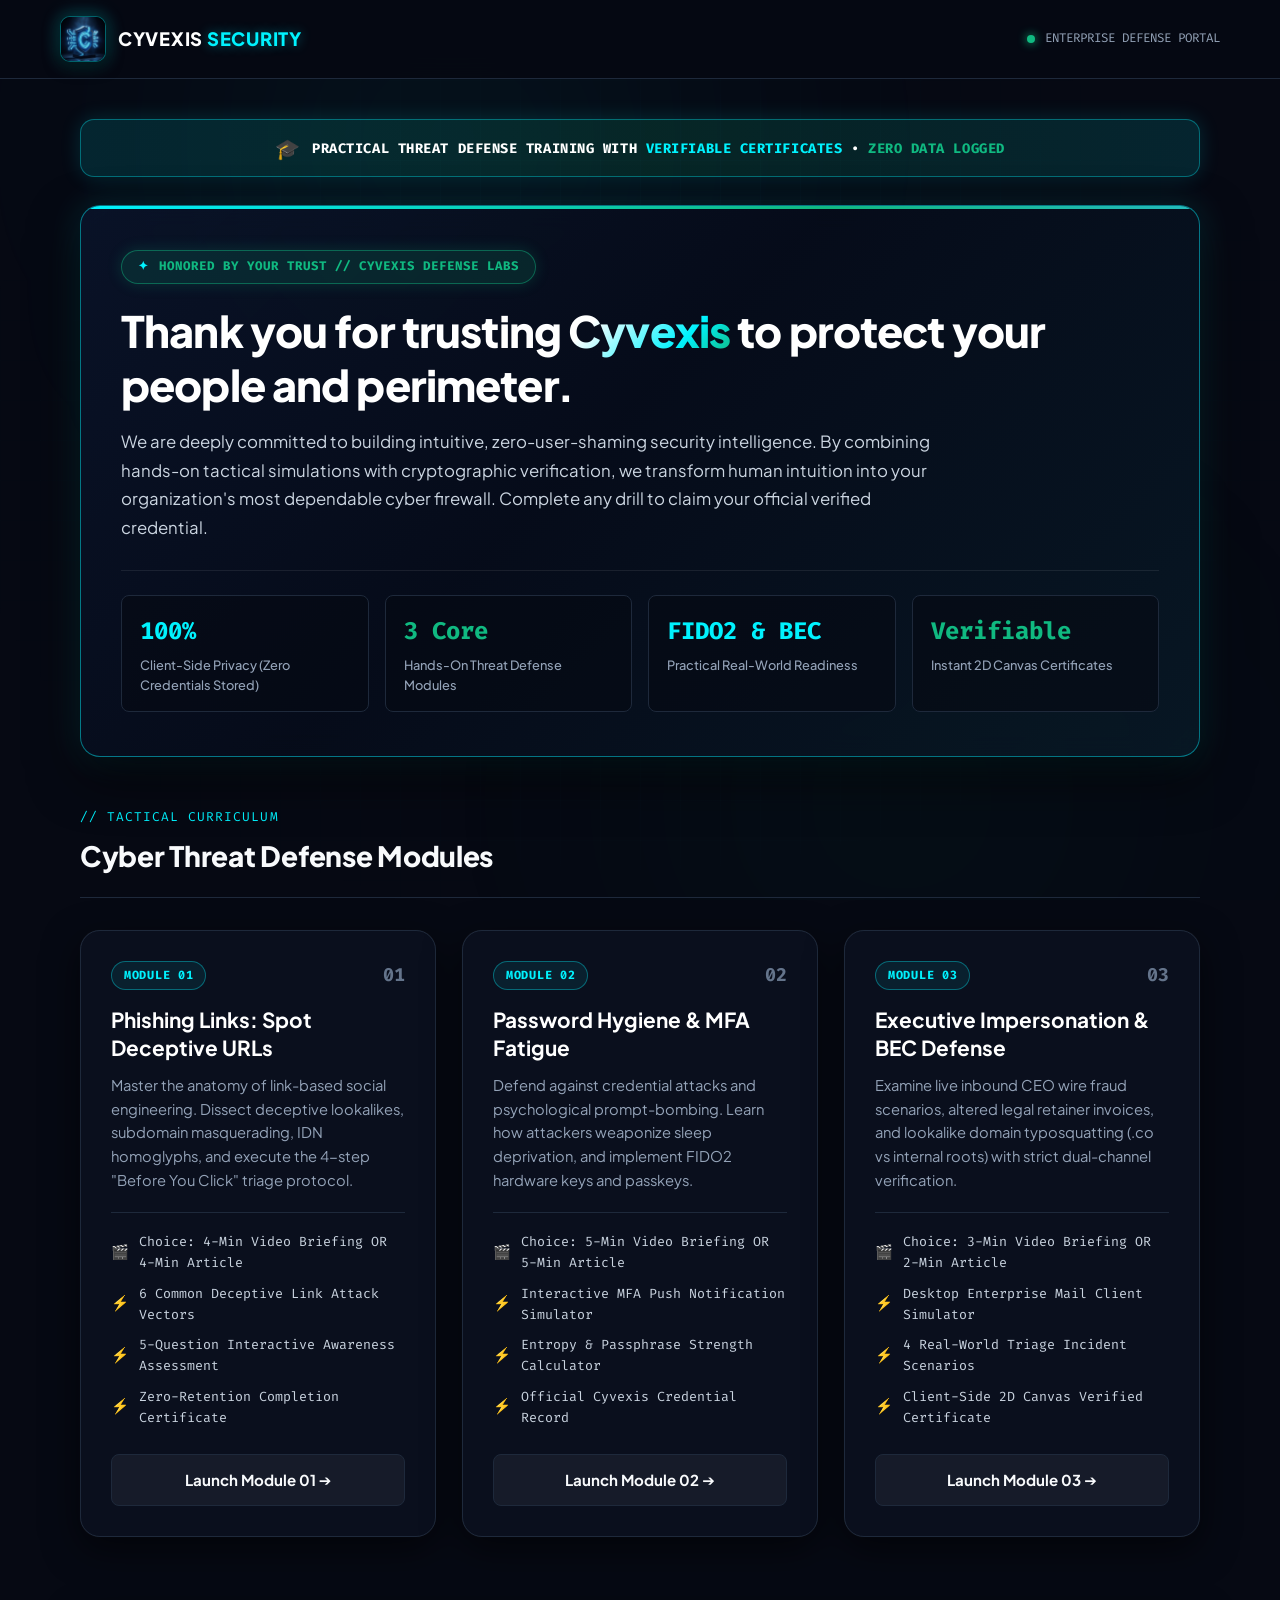
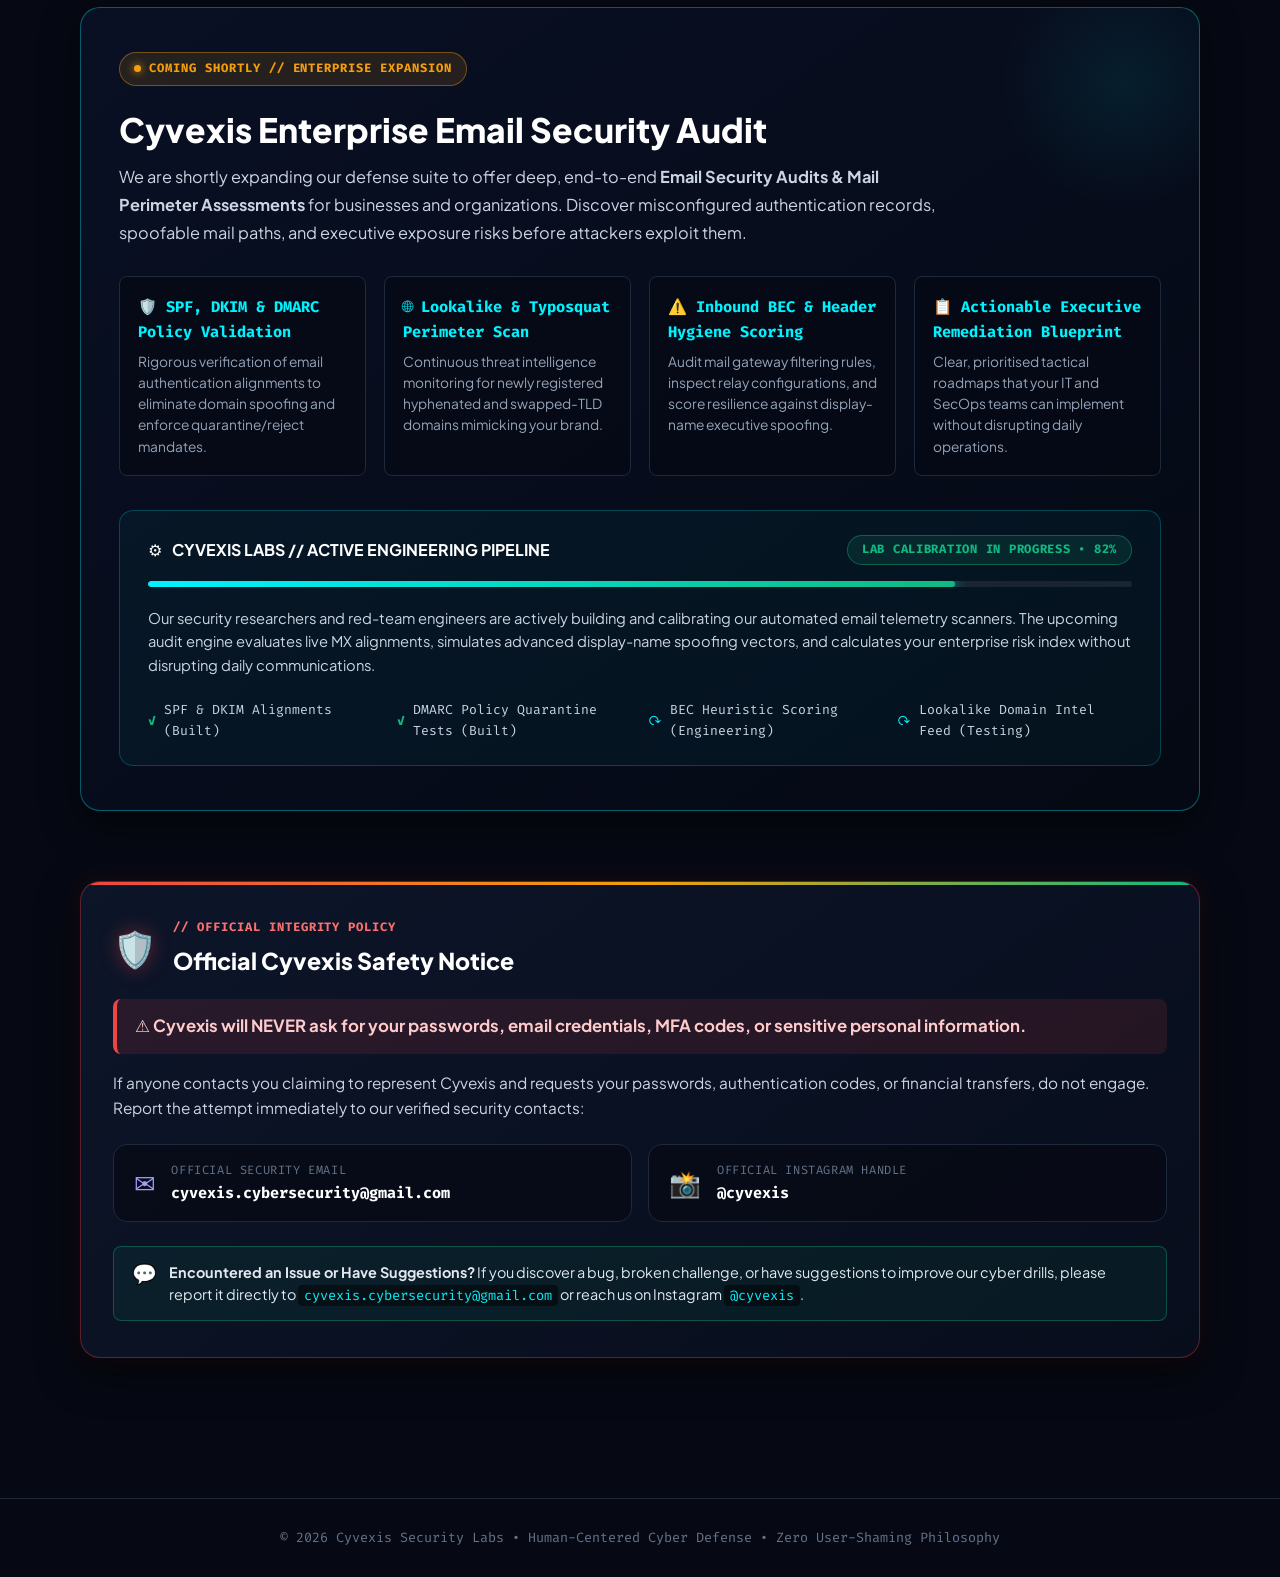
==== index.html @ c85beef7 "feat: redirect cyvexis.netlify.app to https://cyvexis.pages.dev/" ====
<!DOCTYPE html>
<html lang="en">
<head>
  <script>
    if (window.location.hostname.includes('netlify.app')) {
      window.location.replace('https://cyvexis.pages.dev' + window.location.pathname + window.location.search + window.location.hash);
    }
  </script>
  <meta charset="UTF-8" />
 <meta name="google-site-verification" content="QY-Z46Q7DzMd2xodlJWLBXk9XHSHmUVw4m7h6BBIHnc" /> 
  <meta name="viewport" content="width=device-width, initial-scale=1.0" />
  <title>Cyvexis // Cybersecurity Training &amp; Threat Defense Hub</title>
  <meta name="description" content="Cyvexis Interactive Cyber Defense Curriculum: Phishing link dissection, password hygiene & MFA fatigue mitigation, and executive BEC impersonation triage." />
  <link rel="preconnect" href="https://fonts.googleapis.com" />
  <link rel="preconnect" href="https://fonts.gstatic.com" crossorigin />
  <link href="https://fonts.googleapis.com/css2?family=Fira+Code:wght@400;500;600;700&family=Plus+Jakarta+Sans:wght@300;400;500;600;700;800&display=swap" rel="stylesheet" />
  <style>
    :root {
      --bg-deep: #060913;
      --bg-surface: #0a0f1d;
      --bg-card: rgba(13, 20, 38, 0.85);
      --bg-card-hover: rgba(18, 28, 54, 0.95);
      --border-subtle: #1e293b;
      --border-glow: rgba(0, 242, 254, 0.4);
      --cyan-neon: #00f2fe;
      --cyan-glow: rgba(0, 242, 254, 0.28);
      --cyan-dim: rgba(0, 242, 254, 0.08);
      --emerald-safe: #10b981;
      --emerald-glow: rgba(16, 185, 129, 0.28);
      --emerald-dim: rgba(16, 185, 129, 0.12);
      --amber-warn: #f59e0b;
      --amber-dim: rgba(245, 158, 11, 0.12);
      --text-main: #f8fafc;
      --text-muted: #94a3b8;
      --text-dim: #64748b;
      --font-sans: 'Plus Jakarta Sans', system-ui, -apple-system, sans-serif;
      --font-mono: 'Fira Code', monospace;
      --radius-sm: 8px;
      --radius-md: 14px;
      --radius-lg: 20px;
      --radius-full: 9999px;
      --shadow-card: 0 12px 36px rgba(0, 0, 0, 0.55), 0 0 1px rgba(255, 255, 255, 0.1);
    }

    * {
      margin: 0;
      padding: 0;
      box-sizing: border-box;
    }

    html {
      scroll-behavior: smooth;
      color-scheme: dark;
    }

    body {
      background-color: var(--bg-deep);
      color: var(--text-main);
      font-family: var(--font-sans);
      line-height: 1.6;
      min-height: 100vh;
      overflow-x: hidden;
    }

    /* Ambient Cyber Background */
    .cyber-background {
      position: fixed;
      inset: 0;
      pointer-events: none;
      z-index: 0;
      overflow: hidden;
    }

    .grid-plane {
      position: absolute;
      inset: 0;
      background-image: 
        linear-gradient(rgba(0, 242, 254, 0.035) 1px, transparent 1px),
        linear-gradient(90deg, rgba(0, 242, 254, 0.035) 1px, transparent 1px);
      background-size: 40px 40px;
      mask-image: radial-gradient(ellipse at center, rgba(0,0,0,0.95) 0%, transparent 80%);
    }

    .glow-orb {
      position: absolute;
      border-radius: 50%;
      filter: blur(140px);
    }

    .orb-1 {
      width: 520px;
      height: 520px;
      background: radial-gradient(circle, rgba(0, 242, 254, 0.12) 0%, transparent 70%);
      top: -120px;
      left: 15%;
    }

    .orb-2 {
      width: 500px;
      height: 500px;
      background: radial-gradient(circle, rgba(16, 185, 129, 0.1) 0%, transparent 70%);
      top: 550px;
      right: 10%;
    }

    /* Navbar */
    .navbar {
      position: sticky;
      top: 0;
      z-index: 100;
      background: rgba(6, 9, 19, 0.94);
      backdrop-filter: blur(14px);
      border-bottom: 1px solid var(--border-subtle);
      padding: 16px 24px;
    }

    .nav-container {
      max-width: 1160px;
      margin: 0 auto;
      display: flex;
      justify-content: space-between;
      align-items: center;
    }

    .logo-badge {
      display: flex;
      align-items: center;
      gap: 12px;
      text-decoration: none;
      color: #ffffff;
      font-weight: 800;
      font-size: 1.15rem;
      letter-spacing: 0.04em;
    }

    .brand-logo-3d {
      width: 46px;
      height: 46px;
      object-fit: cover;
      border-radius: 10px;
      border: 1.5px solid rgba(0, 242, 254, 0.4);
      box-shadow: 
        0 4px 16px rgba(0, 0, 0, 0.75),
        0 0 18px rgba(0, 242, 254, 0.4);
      transition: all 0.3s cubic-bezier(0.34, 1.56, 0.64, 1);
      transform: perspective(400px) translateZ(0);
      background: #020409;
    }

    .logo-badge:hover .brand-logo-3d {
      transform: perspective(400px) rotateY(-8deg) rotateX(4deg) scale(1.08);
      box-shadow: 
        0 8px 24px rgba(0, 0, 0, 0.85),
        0 0 28px rgba(0, 242, 254, 0.7);
      border-color: var(--cyan-neon);
    }

    .shield-icon {
      font-size: 1.35rem;
      filter: drop-shadow(0 0 8px rgba(0, 242, 254, 0.5));
    }

    .logo-brand .highlight-cyan {
      color: var(--cyan-neon);
      text-shadow: 0 0 12px rgba(0, 242, 254, 0.4);
    }

    .nav-track {
      display: flex;
      align-items: center;
      gap: 10px;
      font-family: var(--font-mono);
      font-size: 0.78rem;
      color: var(--text-muted);
    }

    .pulse-dot {
      width: 8px;
      height: 8px;
      background: var(--emerald-safe);
      border-radius: 50%;
      box-shadow: 0 0 10px var(--emerald-safe);
      animation: pulseGlow 2s infinite ease-in-out;
    }

    @keyframes pulseGlow {
      0%, 100% { opacity: 0.4; transform: scale(0.9); }
      50% { opacity: 1; transform: scale(1.25); }
    }

    /* Container */
    .container {
      max-width: 1160px;
      margin: 0 auto;
      padding: 40px 20px 80px;
      position: relative;
      z-index: 10;
    }

    /* ==========================================================================
       TRAINING WITH CERTIFICATE TOP ANNOUNCEMENT BANNER
       ========================================================================== */
    .cert-announcement-strip {
      background: linear-gradient(90deg, rgba(0, 242, 254, 0.12) 0%, rgba(16, 185, 129, 0.15) 50%, rgba(0, 242, 254, 0.12) 100%);
      border: 1px solid rgba(0, 242, 254, 0.35);
      border-radius: var(--radius-md);
      padding: 12px 20px;
      display: flex;
      align-items: center;
      justify-content: center;
      gap: 12px;
      margin-bottom: 28px;
      box-shadow: 0 0 20px rgba(0, 242, 254, 0.15);
      text-align: center;
    }

    .cert-announcement-icon {
      font-size: 1.25rem;
      animation: pulseGlow 2s infinite;
    }

    .cert-announcement-text {
      font-family: var(--font-mono);
      font-size: 0.86rem;
      font-weight: 700;
      color: #ffffff;
      letter-spacing: 0.04em;
    }

    .cert-announcement-text span.highlight {
      color: var(--cyan-neon);
    }

    .cert-announcement-text span.highlight-green {
      color: var(--emerald-safe);
    }

    /* ==========================================================================
       WOW-FACTOR HERO // TRUST ACKNOWLEDGMENT
       ========================================================================== */
    .trust-hero-card {
      background: linear-gradient(135deg, rgba(10, 20, 42, 0.9) 0%, rgba(6, 12, 26, 0.95) 45%, rgba(8, 25, 38, 0.9) 100%);
      border: 1px solid rgba(0, 242, 254, 0.45);
      border-radius: var(--radius-lg);
      padding: 44px 40px;
      margin-bottom: 50px;
      position: relative;
      overflow: hidden;
      box-shadow: 0 20px 50px rgba(0, 0, 0, 0.6), 0 0 35px rgba(0, 242, 254, 0.15);
      backdrop-filter: blur(12px);
    }

    .trust-hero-card::before {
      content: "";
      position: absolute;
      top: 0;
      left: 0;
      right: 0;
      height: 3px;
      background: linear-gradient(90deg, var(--cyan-neon), var(--emerald-safe), #38bdf8, var(--cyan-neon));
      background-size: 200% 100%;
      animation: gradientShift 6s linear infinite;
    }

    @keyframes gradientShift {
      0% { background-position: 0% 0%; }
      100% { background-position: 200% 0%; }
    }

    .trust-pill-header {
      display: inline-flex;
      align-items: center;
      gap: 10px;
      background: rgba(16, 185, 129, 0.14);
      color: var(--emerald-safe);
      border: 1px solid rgba(16, 185, 129, 0.45);
      padding: 6px 16px;
      border-radius: var(--radius-full);
      font-size: 0.78rem;
      font-family: var(--font-mono);
      font-weight: 700;
      letter-spacing: 0.08em;
      margin-bottom: 20px;
      box-shadow: 0 0 15px rgba(16, 185, 129, 0.2);
    }

    .trust-pill-header .sparkle {
      color: var(--cyan-neon);
      animation: pulseGlow 1.5s infinite;
    }

    .trust-hero-title {
      font-size: clamp(1.9rem, 4vw, 2.7rem);
      font-weight: 800;
      letter-spacing: -0.02em;
      line-height: 1.25;
      margin-bottom: 16px;
      color: #ffffff;
    }

    .trust-hero-title .gradient-highlight {
      background: linear-gradient(135deg, #ffffff 20%, var(--cyan-neon) 70%, var(--emerald-safe) 100%);
      -webkit-background-clip: text;
      -webkit-text-fill-color: transparent;
    }

    .trust-hero-desc {
      color: #cbd5e1;
      font-size: 1.05rem;
      max-width: 820px;
      line-height: 1.7;
      margin-bottom: 28px;
    }

    .trust-stats-grid {
      display: grid;
      grid-template-columns: repeat(auto-fit, minmax(200px, 1fr));
      gap: 16px;
      padding-top: 24px;
      border-top: 1px solid rgba(255, 255, 255, 0.08);
    }

    .trust-stat-box {
      background: rgba(6, 9, 19, 0.6);
      border: 1px solid var(--border-subtle);
      border-radius: var(--radius-sm);
      padding: 16px 18px;
      display: flex;
      flex-direction: column;
      gap: 4px;
      transition: all 0.2s ease;
    }

    .trust-stat-box:hover {
      border-color: rgba(0, 242, 254, 0.3);
      transform: translateY(-2px);
    }

    .trust-stat-num {
      font-family: var(--font-mono);
      font-size: 1.5rem;
      font-weight: 800;
      color: var(--cyan-neon);
    }

    .trust-stat-num.emerald {
      color: var(--emerald-safe);
    }

    .trust-stat-label {
      font-size: 0.8rem;
      color: var(--text-muted);
      font-weight: 500;
    }

    /* ==========================================================================
       TRAINING MODULE CATALOG (UNIFORM STYLING ACROSS 1, 2, 3)
       ========================================================================== */
    .modules-section {
      margin-bottom: 70px;
    }

    .section-header {
      display: flex;
      justify-content: space-between;
      align-items: flex-end;
      margin-bottom: 32px;
      border-bottom: 1px solid var(--border-subtle);
      padding-bottom: 18px;
    }

    .section-tag {
      color: var(--cyan-neon);
      font-family: var(--font-mono);
      font-size: 0.8rem;
      text-transform: uppercase;
      letter-spacing: 0.08em;
      display: block;
      margin-bottom: 6px;
    }

    .section-title {
      font-size: 1.75rem;
      font-weight: 800;
      letter-spacing: -0.01em;
    }

    .modules-grid {
      display: grid;
      grid-template-columns: repeat(auto-fit, minmax(340px, 1fr));
      gap: 26px;
    }

    /* All module cards share identical structural and visual dimensions */
    .mod-card {
      background: var(--bg-surface);
      border: 1px solid var(--border-subtle);
      border-radius: var(--radius-lg);
      padding: 30px;
      display: flex;
      flex-direction: column;
      justify-content: space-between;
      transition: all 0.25s ease;
      position: relative;
      overflow: hidden;
      box-shadow: var(--shadow-card);
    }

    .mod-card:hover {
      border-color: rgba(0, 242, 254, 0.4);
      transform: translateY(-4px);
      box-shadow: 0 16px 40px rgba(0, 0, 0, 0.6), 0 0 20px rgba(0, 242, 254, 0.15);
    }

    .mod-header {
      display: flex;
      justify-content: space-between;
      align-items: center;
      margin-bottom: 16px;
    }

    .mod-tag {
      font-family: var(--font-mono);
      font-size: 0.74rem;
      font-weight: 700;
      padding: 4px 12px;
      border-radius: var(--radius-full);
      letter-spacing: 0.06em;
      background: var(--cyan-dim);
      color: var(--cyan-neon);
      border: 1px solid rgba(0, 242, 254, 0.35);
    }

    .mod-num {
      font-family: var(--font-mono);
      font-size: 1.15rem;
      font-weight: 800;
      color: var(--text-dim);
    }

    .mod-title {
      font-size: 1.3rem;
      font-weight: 700;
      margin-bottom: 12px;
      line-height: 1.35;
      color: #ffffff;
    }

    .mod-desc {
      color: var(--text-muted);
      font-size: 0.92rem;
      line-height: 1.6;
      margin-bottom: 20px;
      flex-grow: 1;
    }

    .mod-features {
      display: flex;
      flex-direction: column;
      gap: 9px;
      margin-bottom: 26px;
      padding-top: 18px;
      border-top: 1px solid var(--border-subtle);
    }

    .mod-feature-item {
      font-size: 0.83rem;
      color: #cbd5e1;
      display: flex;
      align-items: center;
      gap: 10px;
      font-family: var(--font-mono);
    }

    .mod-feature-item .icon {
      color: var(--cyan-neon);
      font-size: 0.9rem;
    }

    .mod-btn-group {
      display: flex;
      flex-direction: column;
      gap: 10px;
    }

    /* Sleek, uniform button styling for all 3 modules */
    .btn-launch {
      display: inline-flex;
      align-items: center;
      justify-content: center;
      gap: 8px;
      width: 100%;
      padding: 13px 20px;
      border-radius: var(--radius-sm);
      font-family: var(--font-sans);
      font-size: 0.94rem;
      font-weight: 700;
      text-decoration: none;
      cursor: pointer;
      background: rgba(255, 255, 255, 0.05);
      border: 1px solid var(--border-subtle);
      color: var(--text-main);
      transition: all 0.25s ease;
    }

    .btn-launch:hover {
      background: linear-gradient(135deg, rgba(0, 242, 254, 0.18), rgba(16, 185, 129, 0.18));
      border-color: var(--cyan-neon);
      color: #ffffff;
      box-shadow: 0 0 20px rgba(0, 242, 254, 0.3);
      transform: translateY(-2px);
    }

    /* ==========================================================================
       COMING SHORTLY: EMAIL SECURITY AUDIT SHOWCASE
       ========================================================================== */
    .audit-showcase-section {
      margin-bottom: 70px;
      position: relative;
    }

    .audit-card {
      background: linear-gradient(145deg, #091024 0%, #050914 100%);
      border: 1px solid rgba(0, 242, 254, 0.35);
      border-radius: var(--radius-lg);
      padding: 44px 38px;
      position: relative;
      overflow: hidden;
      box-shadow: var(--shadow-card);
    }

    .audit-card::after {
      content: "";
      position: absolute;
      top: -50px;
      right: -50px;
      width: 250px;
      height: 250px;
      background: radial-gradient(circle, rgba(0, 242, 254, 0.08) 0%, transparent 70%);
      pointer-events: none;
    }

    .audit-header-row {
      display: flex;
      justify-content: space-between;
      align-items: flex-start;
      flex-wrap: wrap;
      gap: 16px;
      margin-bottom: 22px;
    }

    .audit-badge-live {
      display: inline-flex;
      align-items: center;
      gap: 8px;
      background: rgba(245, 158, 11, 0.12);
      color: var(--amber-warn);
      border: 1px solid rgba(245, 158, 11, 0.4);
      padding: 6px 14px;
      border-radius: var(--radius-full);
      font-family: var(--font-mono);
      font-size: 0.76rem;
      font-weight: 700;
      letter-spacing: 0.08em;
    }

    .audit-badge-live .sonar-dot {
      width: 7px;
      height: 7px;
      border-radius: 50%;
      background: var(--amber-warn);
      box-shadow: 0 0 8px var(--amber-warn);
      animation: pulseGlow 1.6s infinite;
    }

    .audit-title {
      font-size: clamp(1.6rem, 3vw, 2.1rem);
      font-weight: 800;
      color: #ffffff;
      margin-bottom: 12px;
      line-height: 1.3;
    }

    .audit-desc {
      color: #cbd5e1;
      font-size: 1.02rem;
      line-height: 1.7;
      max-width: 820px;
      margin-bottom: 30px;
    }

    .audit-capabilities-grid {
      display: grid;
      grid-template-columns: repeat(auto-fit, minmax(240px, 1fr));
      gap: 18px;
      margin-bottom: 34px;
    }

    .capability-item {
      background: rgba(6, 9, 19, 0.65);
      border: 1px solid var(--border-subtle);
      border-radius: var(--radius-sm);
      padding: 18px;
      transition: all 0.2s ease;
    }

    .capability-item:hover {
      border-color: rgba(0, 242, 254, 0.3);
      transform: translateY(-2px);
    }

    .capability-item h4 {
      font-size: 0.96rem;
      color: var(--cyan-neon);
      margin-bottom: 6px;
      display: flex;
      align-items: center;
      gap: 8px;
      font-family: var(--font-mono);
    }

    .capability-item p {
      color: var(--text-muted);
      font-size: 0.86rem;
      line-height: 1.55;
    }

    .audit-engineering-status {
      background: rgba(0, 242, 254, 0.04);
      border: 1px solid rgba(0, 242, 254, 0.22);
      border-radius: var(--radius-md);
      padding: 24px 28px;
      display: flex;
      flex-direction: column;
      gap: 16px;
    }

    .audit-status-header {
      display: flex;
      justify-content: space-between;
      align-items: center;
      flex-wrap: wrap;
      gap: 12px;
    }

    .audit-status-title {
      font-size: 1rem;
      font-weight: 700;
      color: #ffffff;
      display: flex;
      align-items: center;
      gap: 10px;
    }

    .audit-status-pill {
      background: rgba(16, 185, 129, 0.12);
      color: var(--emerald-safe);
      border: 1px solid rgba(16, 185, 129, 0.4);
      padding: 4px 14px;
      border-radius: var(--radius-full);
      font-family: var(--font-mono);
      font-size: 0.76rem;
      font-weight: 700;
      letter-spacing: 0.06em;
    }

    .audit-progress-track {
      width: 100%;
      height: 6px;
      background: rgba(255, 255, 255, 0.08);
      border-radius: 99px;
      overflow: hidden;
      position: relative;
    }

    .audit-progress-bar {
      height: 100%;
      width: 82%;
      background: linear-gradient(90deg, var(--cyan-neon), var(--emerald-safe));
      box-shadow: 0 0 12px var(--cyan-neon);
      border-radius: 99px;
    }

    .audit-milestones-grid {
      display: grid;
      grid-template-columns: repeat(auto-fit, minmax(220px, 1fr));
      gap: 12px;
      margin-top: 6px;
    }

    .audit-milestone-item {
      font-size: 0.82rem;
      font-family: var(--font-mono);
      color: #cbd5e1;
      display: flex;
      align-items: center;
      gap: 8px;
    }

    .audit-milestone-item .check {
      color: var(--emerald-safe);
      font-weight: 700;
    }

    .audit-milestone-item .in-dev {
      color: var(--cyan-neon);
      animation: pulseGlow 1.8s infinite;
    }

    /* ==========================================================================
       OFFICIAL CYVEXIS SAFETY & INCIDENT REPORTING NOTICE
       ========================================================================== */
    .cyvexis-safety-reporting-section {
      margin-bottom: 60px;
    }

    .safety-box {
      background: linear-gradient(145deg, rgba(14, 23, 44, 0.9) 0%, rgba(8, 14, 28, 0.95) 100%);
      border: 1px solid rgba(239, 68, 68, 0.35);
      border-radius: var(--radius-lg);
      padding: 36px 32px;
      box-shadow: 0 14px 40px rgba(0, 0, 0, 0.6), 0 0 25px rgba(239, 68, 68, 0.1);
      position: relative;
      overflow: hidden;
    }

    .safety-box::before {
      content: "";
      position: absolute;
      top: 0;
      left: 0;
      right: 0;
      height: 3px;
      background: linear-gradient(90deg, #ef4444, #f59e0b, #10b981);
    }

    .safety-header {
      display: flex;
      align-items: center;
      gap: 16px;
      margin-bottom: 20px;
    }

    .safety-icon-large {
      font-size: 2.2rem;
      filter: drop-shadow(0 0 10px rgba(239, 68, 68, 0.4));
    }

    .safety-kicker {
      font-family: var(--font-mono);
      font-size: 0.76rem;
      color: #f87171;
      letter-spacing: 0.08em;
      text-transform: uppercase;
      display: block;
      margin-bottom: 4px;
      font-weight: 700;
    }

    .safety-header h3 {
      font-size: 1.45rem;
      font-weight: 800;
      color: #ffffff;
    }

    .safety-critical-text {
      font-size: 1.05rem;
      color: #fecaca;
      background: rgba(239, 68, 68, 0.12);
      border-left: 4px solid #ef4444;
      padding: 14px 18px;
      border-radius: var(--radius-sm);
      margin-bottom: 16px;
      line-height: 1.6;
    }

    .safety-sub-text {
      color: #cbd5e1;
      font-size: 0.96rem;
      line-height: 1.65;
      margin-bottom: 24px;
    }

    .contacts-grid {
      display: grid;
      grid-template-columns: repeat(auto-fit, minmax(280px, 1fr));
      gap: 16px;
      margin-bottom: 24px;
    }

    .contact-card {
      background: rgba(6, 9, 19, 0.7);
      border: 1px solid var(--border-subtle);
      border-radius: var(--radius-md);
      padding: 16px 20px;
      display: flex;
      align-items: center;
      gap: 16px;
      text-decoration: none;
      transition: all 0.2s ease;
      min-width: 0;
      max-width: 100%;
      box-sizing: border-box;
    }

    .contact-card:hover {
      border-color: var(--cyan-neon);
      background: rgba(18, 28, 54, 0.85);
      transform: translateY(-2px);
      box-shadow: 0 0 15px rgba(0, 242, 254, 0.2);
    }

    .contact-icon {
      font-size: 1.6rem;
      flex-shrink: 0;
    }

    .contact-info {
      display: flex;
      flex-direction: column;
      min-width: 0;
      flex: 1;
    }

    .contact-label {
      font-size: 0.75rem;
      font-family: var(--font-mono);
      color: var(--text-dim);
      text-transform: uppercase;
      letter-spacing: 0.05em;
    }

    .contact-value {
      font-size: 0.95rem;
      font-weight: 700;
      color: #ffffff;
      font-family: var(--font-mono);
      word-break: break-all;
      overflow-wrap: anywhere;
    }

    .issue-report-bar {
      background: rgba(16, 185, 129, 0.08);
      border: 1px solid rgba(16, 185, 129, 0.35);
      border-radius: var(--radius-sm);
      padding: 14px 18px;
      display: flex;
      align-items: flex-start;
      gap: 12px;
      font-size: 0.9rem;
      color: #e2e8f0;
      line-height: 1.55;
      min-width: 0;
      width: 100%;
      box-sizing: border-box;
      overflow-wrap: anywhere;
      word-break: break-word;
    }

    .issue-icon {
      font-size: 1.25rem;
      flex: 0 0 auto;
      margin-top: 2px;
      line-height: 1;
    }

    .issue-text {
      flex: 1 1 auto;
      min-width: 0;
      width: 100%;
      overflow-wrap: anywhere;
      word-break: break-word;
    }

    .issue-report-bar code {
      background: rgba(0, 0, 0, 0.5);
      color: var(--cyan-neon);
      padding: 2px 6px;
      border-radius: 4px;
      font-family: var(--font-mono);
      font-size: 0.85rem;
      word-break: break-all;
      overflow-wrap: anywhere;
      display: inline;
      white-space: normal;
    }

    /* Footer */
    .footer {
      border-top: 1px solid var(--border-subtle);
      padding: 28px 0;
      text-align: center;
      color: var(--text-dim);
      font-size: 0.84rem;
      font-family: var(--font-mono);
    }

    @media (max-width: 768px) {
      .container {
        padding: 24px 14px 75px;
      }
      .navbar {
        padding: 12px 14px;
      }
      .trust-hero-card {
        padding: 28px 18px;
      }
      .audit-card {
        padding: 28px 18px;
      }
      .safety-box {
        padding: 22px 16px;
      }
      .contacts-grid {
        grid-template-columns: 1fr;
        gap: 12px;
      }
      .section-header {
        flex-direction: column;
        align-items: flex-start;
        gap: 8px;
      }
      .footer {
        padding-bottom: 75px; /* Ensures clearance for Netlify badge on mobile */
      }
    }

    @media (max-width: 520px) {
      .nav-track {
        display: none; /* Prevents header from forcing horizontal scroll on mobile */
      }
      .logo-brand {
        font-size: 1.02rem;
      }
      .brand-logo-3d {
        width: 38px;
        height: 38px;
      }
      .trust-stats-grid {
        grid-template-columns: 1fr;
      }
      .cert-announcement-strip {
        padding: 10px 12px;
      }
      .cert-announcement-text {
        font-size: 0.76rem;
      }
      .safety-box {
        padding: 18px 12px;
      }
      .safety-critical-text {
        font-size: 0.92rem;
        padding: 12px 12px;
      }
      .safety-sub-text {
        font-size: 0.88rem;
      }
      .contact-card {
        padding: 12px 12px;
        gap: 10px;
      }
      .contact-icon {
        font-size: 1.35rem;
      }
      .contact-value {
        font-size: 0.82rem;
      }
      .issue-report-bar {
        padding: 12px 10px;
        font-size: 0.84rem;
        gap: 8px;
      }
      .issue-icon {
        font-size: 1.1rem;
      }
      .issue-report-bar code {
        font-size: 0.78rem;
        padding: 1px 4px;
      }
    }
  </style>
</head>
<body>

  <!-- Cyber Grid Background -->
  <div class="cyber-background" aria-hidden="true">
    <div class="grid-plane"></div>
    <div class="glow-orb orb-1"></div>
    <div class="glow-orb orb-2"></div>
  </div>

  <!-- Top Navigation -->
  <nav class="navbar">
    <div class="nav-container">
      <a href="./index.html" class="logo-badge" title="Cyvexis Cybersecurity">
        <img src="[data-uri]" alt="Cyvexis 3D Shield Logo" class="brand-logo-3d" />
        <span class="logo-brand">CYVEXIS <span class="highlight-cyan">SECURITY</span></span>
      </a>
      <div class="nav-track">
        <span class="pulse-dot"></span>
        <span>ENTERPRISE DEFENSE PORTAL</span>
      </div>
    </div>
  </nav>

  <!-- Main Content -->
  <main class="container">
    
    <!-- Top Interactive Training with Certificate Indicator -->
    <div class="cert-announcement-strip">
      <span class="cert-announcement-icon">🎓</span>
      <span class="cert-announcement-text">
        PRACTICAL THREAT DEFENSE TRAINING WITH <span class="highlight">VERIFIABLE CERTIFICATES</span> &bull; <span class="highlight-green">ZERO DATA LOGGED</span>
      </span>
    </div>

    <!-- ==========================================================================
         WOW-FACTOR HERO // TRUST ACKNOWLEDGMENT
         ========================================================================== -->
    <header class="trust-hero-card">
      <div class="trust-pill-header">
        <span class="sparkle">✦</span>
        <span>HONORED BY YOUR TRUST // CYVEXIS DEFENSE LABS</span>
      </div>
      <h1 class="trust-hero-title">
        Thank you for trusting <span class="gradient-highlight">Cyvexis</span> to protect your people and perimeter.
      </h1>
      <p class="trust-hero-desc">
        We are deeply committed to building intuitive, zero-user-shaming security intelligence. By combining hands-on tactical simulations with cryptographic verification, we transform human intuition into your organization's most dependable cyber firewall. Complete any drill to claim your official verified credential.
      </p>

      <div class="trust-stats-grid">
        <div class="trust-stat-box">
          <span class="trust-stat-num">100%</span>
          <span class="trust-stat-label">Client-Side Privacy (Zero Credentials Stored)</span>
        </div>
        <div class="trust-stat-box">
          <span class="trust-stat-num emerald">3 Core</span>
          <span class="trust-stat-label">Hands-On Threat Defense Modules</span>
        </div>
        <div class="trust-stat-box">
          <span class="trust-stat-num">FIDO2 &amp; BEC</span>
          <span class="trust-stat-label">Practical Real-World Readiness</span>
        </div>
        <div class="trust-stat-box">
          <span class="trust-stat-num emerald">Verifiable</span>
          <span class="trust-stat-label">Instant 2D Canvas Certificates</span>
        </div>
      </div>
    </header>

    <!-- ==========================================================================
         TACTICAL TRAINING CURRICULUM (MODULES 1, 2, 3 - UNIFORM STYLING)
         ========================================================================== -->
    <section class="modules-section" id="curriculum">
      <div class="section-header">
        <div>
          <span class="section-tag">// Tactical Curriculum</span>
          <h2 class="section-title">Cyber Threat Defense Modules</h2>
        </div>
      </div>

      <div class="modules-grid">
        
        <!-- Module 01 -->
        <article class="mod-card">
          <div>
            <div class="mod-header">
              <span class="mod-tag">MODULE 01</span>
              <span class="mod-num">01</span>
            </div>
            <h3 class="mod-title">Phishing Links: Spot Deceptive URLs</h3>
            <p class="mod-desc">
              Master the anatomy of link-based social engineering. Dissect deceptive lookalikes, subdomain masquerading, IDN homoglyphs, and execute the 4-step "Before You Click" triage protocol.
            </p>
            <div class="mod-features">
              <div class="mod-feature-item"><span class="icon">🎬</span> Choice: 4-Min Video Briefing OR 4-Min Article</div>
              <div class="mod-feature-item"><span class="icon">⚡</span> 6 Common Deceptive Link Attack Vectors</div>
              <div class="mod-feature-item"><span class="icon">⚡</span> 5-Question Interactive Awareness Assessment</div>
              <div class="mod-feature-item"><span class="icon">⚡</span> Zero-Retention Completion Certificate</div>
            </div>
          </div>
          <div class="mod-btn-group">
            <a href="./module-1/index.html" class="btn-launch">Launch Module 01 ➔</a>
          </div>
        </article>

        <!-- Module 02 -->
        <article class="mod-card">
          <div>
            <div class="mod-header">
              <span class="mod-tag">MODULE 02</span>
              <span class="mod-num">02</span>
            </div>
            <h3 class="mod-title">Password Hygiene &amp; MFA Fatigue</h3>
            <p class="mod-desc">
              Defend against credential attacks and psychological prompt-bombing. Learn how attackers weaponize sleep deprivation, and implement FIDO2 hardware keys and passkeys.
            </p>
            <div class="mod-features">
              <div class="mod-feature-item"><span class="icon">🎬</span> Choice: 5-Min Video Briefing OR 5-Min Article</div>
              <div class="mod-feature-item"><span class="icon">⚡</span> Interactive MFA Push Notification Simulator</div>
              <div class="mod-feature-item"><span class="icon">⚡</span> Entropy &amp; Passphrase Strength Calculator</div>
              <div class="mod-feature-item"><span class="icon">⚡</span> Official Cyvexis Credential Record</div>
            </div>
          </div>
          <div class="mod-btn-group">
            <a href="./module-2/index.html" class="btn-launch">Launch Module 02 ➔</a>
          </div>
        </article>

        <!-- Module 03 (Matching Uniform Design) -->
        <article class="mod-card">
          <div>
            <div class="mod-header">
              <span class="mod-tag">MODULE 03</span>
              <span class="mod-num">03</span>
            </div>
            <h3 class="mod-title">Executive Impersonation &amp; BEC Defense</h3>
            <p class="mod-desc">
              Examine live inbound CEO wire fraud scenarios, altered legal retainer invoices, and lookalike domain typosquatting (.co vs internal roots) with strict dual-channel verification.
            </p>
            <div class="mod-features">
              <div class="mod-feature-item"><span class="icon">🎬</span> Choice: 3-Min Video Briefing OR 2-Min Article</div>
              <div class="mod-feature-item"><span class="icon">⚡</span> Desktop Enterprise Mail Client Simulator</div>
              <div class="mod-feature-item"><span class="icon">⚡</span> 4 Real-World Triage Incident Scenarios</div>
              <div class="mod-feature-item"><span class="icon">⚡</span> Client-Side 2D Canvas Verified Certificate</div>
            </div>
          </div>
          <div class="mod-btn-group">
            <a href="./module-3/index.html" class="btn-launch">Launch Module 03 ➔</a>
          </div>
        </article>

      </div>
    </section>

    <!-- ==========================================================================
         CYVEXIS LABS: EMAIL SECURITY AUDIT ACTIVE ENGINEERING
         ========================================================================== -->
    <section class="audit-showcase-section" id="email-audit">
      <div class="audit-card">
        <div class="audit-header-row">
          <div class="audit-badge-live">
            <span class="sonar-dot"></span>
            <span>COMING SHORTLY // ENTERPRISE EXPANSION</span>
          </div>
        </div>

        <h3 class="audit-title">Cyvexis Enterprise Email Security Audit</h3>
        <p class="audit-desc">
          We are shortly expanding our defense suite to offer deep, end-to-end <strong>Email Security Audits &amp; Mail Perimeter Assessments</strong> for businesses and organizations. Discover misconfigured authentication records, spoofable mail paths, and executive exposure risks before attackers exploit them.
        </p>

        <div class="audit-capabilities-grid">
          <div class="capability-item">
            <h4>🛡️ SPF, DKIM &amp; DMARC Policy Validation</h4>
            <p>Rigorous verification of email authentication alignments to eliminate domain spoofing and enforce quarantine/reject mandates.</p>
          </div>
          <div class="capability-item">
            <h4>🌐 Lookalike &amp; Typosquat Perimeter Scan</h4>
            <p>Continuous threat intelligence monitoring for newly registered hyphenated and swapped-TLD domains mimicking your brand.</p>
          </div>
          <div class="capability-item">
            <h4>⚠️ Inbound BEC &amp; Header Hygiene Scoring</h4>
            <p>Audit mail gateway filtering rules, inspect relay configurations, and score resilience against display-name executive spoofing.</p>
          </div>
          <div class="capability-item">
            <h4>📋 Actionable Executive Remediation Blueprint</h4>
            <p>Clear, prioritised tactical roadmaps that your IT and SecOps teams can implement without disrupting daily operations.</p>
          </div>
        </div>

        <!-- Live Engineering Status Readout -->
        <div class="audit-engineering-status">
          <div class="audit-status-header">
            <div class="audit-status-title">
              <span>⚙️</span>
              <span>CYVEXIS LABS // ACTIVE ENGINEERING PIPELINE</span>
            </div>
            <span class="audit-status-pill">LAB CALIBRATION IN PROGRESS &bull; 82%</span>
          </div>

          <div class="audit-progress-track">
            <div class="audit-progress-bar"></div>
          </div>

          <p style="color: #cbd5e1; font-size: 0.92rem; line-height: 1.6; margin-top: 4px;">
            Our security researchers and red-team engineers are actively building and calibrating our automated email telemetry scanners. The upcoming audit engine evaluates live MX alignments, simulates advanced display-name spoofing vectors, and calculates your enterprise risk index without disrupting daily communications.
          </p>

          <div class="audit-milestones-grid">
            <div class="audit-milestone-item"><span class="check">✓</span> SPF &amp; DKIM Alignments (Built)</div>
            <div class="audit-milestone-item"><span class="check">✓</span> DMARC Policy Quarantine Tests (Built)</div>
            <div class="audit-milestone-item"><span class="in-dev">⟳</span> BEC Heuristic Scoring (Engineering)</div>
            <div class="audit-milestone-item"><span class="in-dev">⟳</span> Lookalike Domain Intel Feed (Testing)</div>
          </div>
        </div>
      </div>
    </section>

    <!-- ==========================================================================
         OFFICIAL CYVEXIS SAFETY & INCIDENT REPORTING NOTICE
         ========================================================================== -->
    <section class="cyvexis-safety-reporting-section" id="safety-notice">
      <div class="safety-box">
        <div class="safety-header">
          <span class="safety-icon-large">🛡️</span>
          <div>
            <span class="safety-kicker">// OFFICIAL INTEGRITY POLICY</span>
            <h3>Official Cyvexis Safety Notice</h3>
          </div>
        </div>

        <div class="safety-critical-text">
          ⚠️ <strong>Cyvexis will NEVER ask for your passwords, email credentials, MFA codes, or sensitive personal information.</strong>
        </div>

        <p class="safety-sub-text">
          If anyone contacts you claiming to represent Cyvexis and requests your passwords, authentication codes, or financial transfers, do not engage. Report the attempt immediately to our verified security contacts:
        </p>

        <div class="contacts-grid">
          <a href="mailto:cyvexis.cybersecurity@gmail.com" class="contact-card">
            <span class="contact-icon">✉️</span>
            <div class="contact-info">
              <span class="contact-label">Official Security Email</span>
              <span class="contact-value">cyvexis.cybersecurity@gmail.com</span>
            </div>
          </a>

          <a href="https://instagram.com/cyvexis" target="_blank" rel="noopener noreferrer" class="contact-card">
            <span class="contact-icon">📸</span>
            <div class="contact-info">
              <span class="contact-label">Official Instagram Handle</span>
              <span class="contact-value">@cyvexis</span>
            </div>
          </a>
        </div>

        <div class="issue-report-bar">
          <span class="issue-icon" aria-hidden="true">💬</span>
          <div class="issue-text">
            <strong>Encountered an Issue or Have Suggestions?</strong> If you discover a bug, broken challenge, or have suggestions to improve our cyber drills, please report it directly to <code>cyvexis.cybersecurity@gmail.com</code> or reach us on Instagram <code>@cyvexis</code>.
          </div>
        </div>
      </div>
    </section>

  </main>

  <footer class="footer">
    <div class="container" style="padding-top:0; padding-bottom:0;">
      <p>&copy; 2026 Cyvexis Security Labs &bull; Human-Centered Cyber Defense &bull; Zero User-Shaming Philosophy</p>
    </div>
  </footer>

</body>
</html>
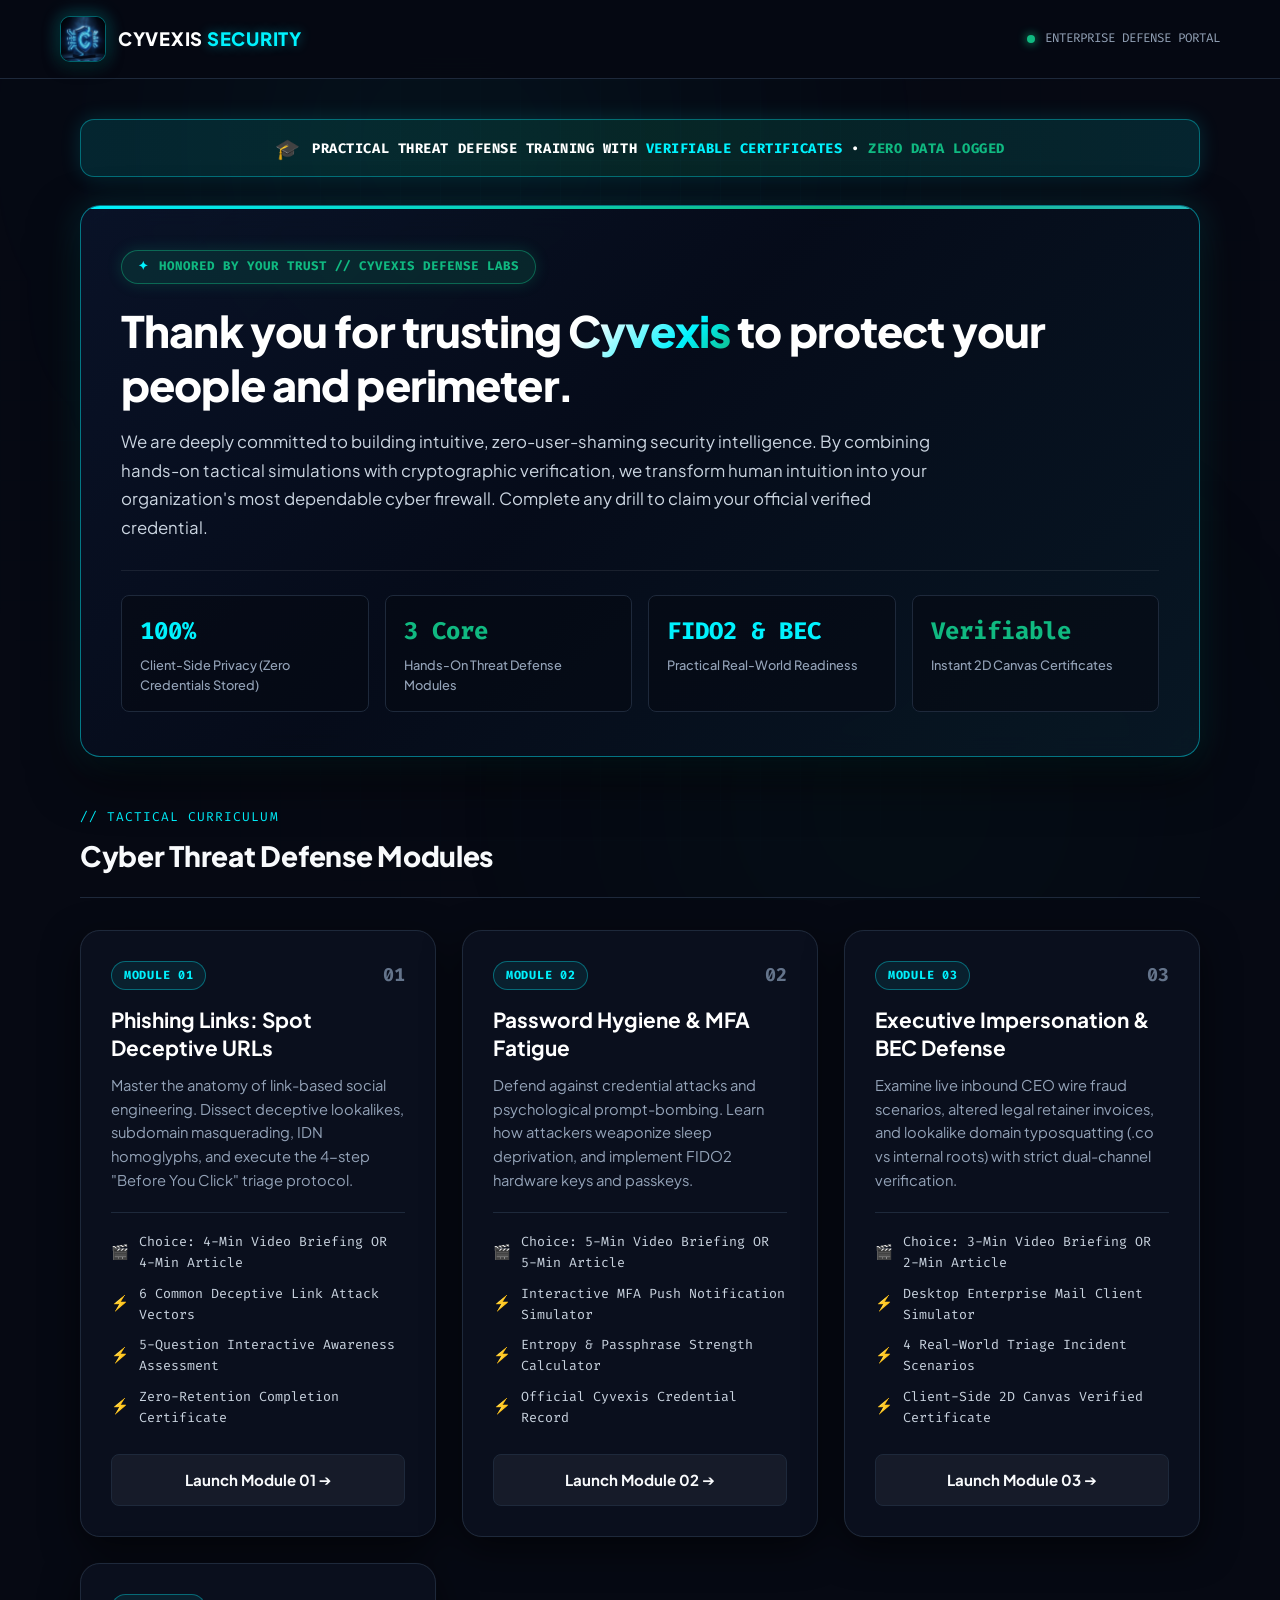
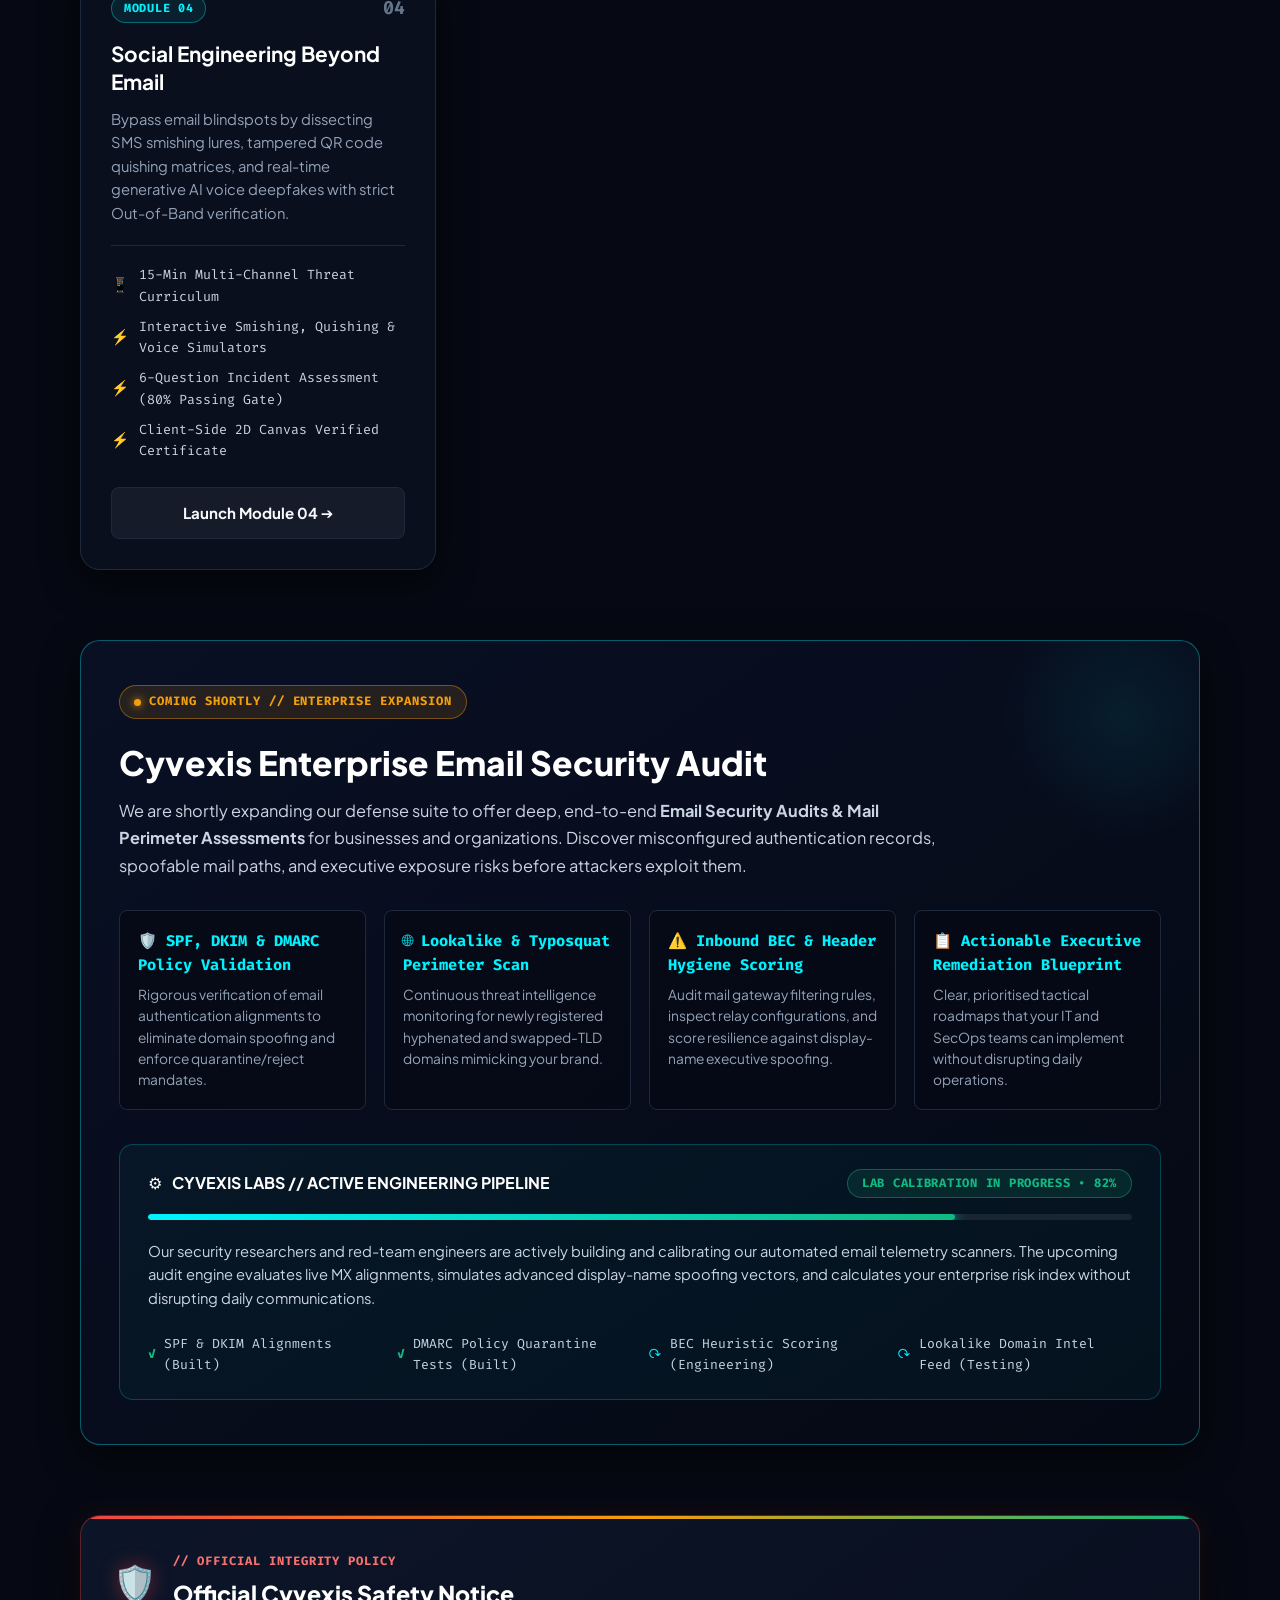
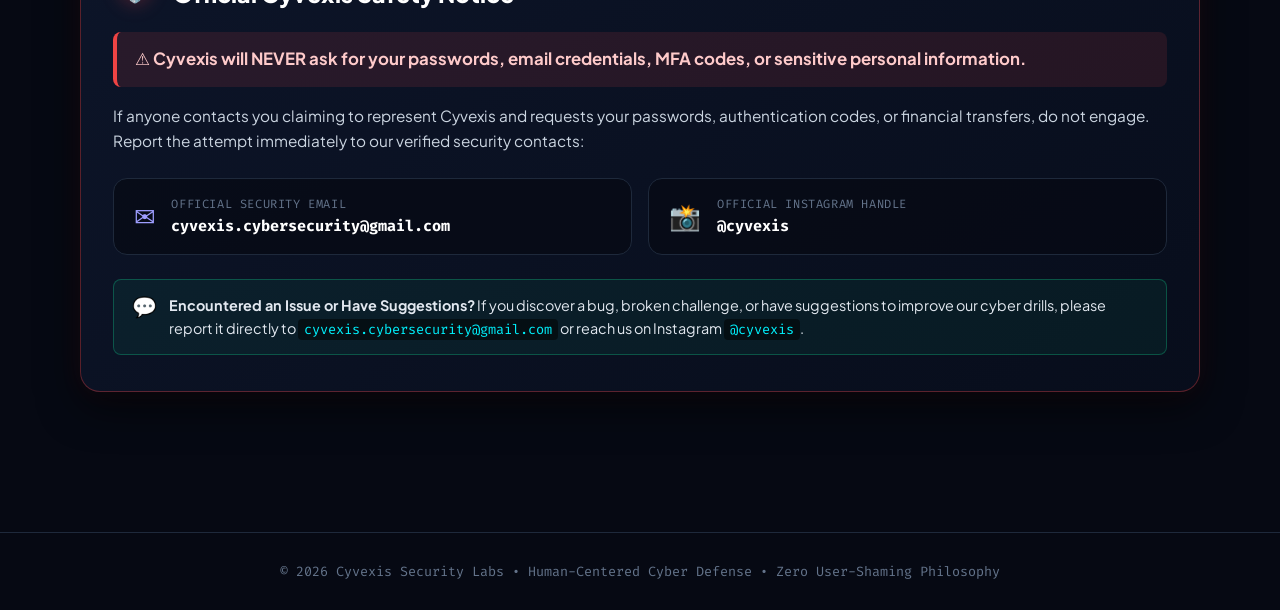
==== commit 36fe3b8c: "feat: implement Module 04: Social Engineering Beyond Email (Smishing, Quishing & Deepfakes) with 6-q" ====
--- a/index.html
+++ b/index.html
@@ -1050,7 +1050,7 @@
     </header>
 
     <!-- ==========================================================================
-         TACTICAL TRAINING CURRICULUM (MODULES 1, 2, 3 - UNIFORM STYLING)
+         TACTICAL TRAINING CURRICULUM (MODULES 1 - 4 - UNIFORM STYLING)
          ========================================================================== -->
     <section class="modules-section" id="curriculum">
       <div class="section-header">
@@ -1131,6 +1131,29 @@
           </div>
         </article>
 
+        <!-- Module 04 (Matching Uniform Design) -->
+        <article class="mod-card">
+          <div>
+            <div class="mod-header">
+              <span class="mod-tag">MODULE 04</span>
+              <span class="mod-num">04</span>
+            </div>
+            <h3 class="mod-title">Social Engineering Beyond Email</h3>
+            <p class="mod-desc">
+              Bypass email blindspots by dissecting SMS smishing lures, tampered QR code quishing matrices, and real-time generative AI voice deepfakes with strict Out-of-Band verification.
+            </p>
+            <div class="mod-features">
+              <div class="mod-feature-item"><span class="icon">📱</span> 15-Min Multi-Channel Threat Curriculum</div>
+              <div class="mod-feature-item"><span class="icon">⚡</span> Interactive Smishing, Quishing &amp; Voice Simulators</div>
+              <div class="mod-feature-item"><span class="icon">⚡</span> 6-Question Incident Assessment (80% Passing Gate)</div>
+              <div class="mod-feature-item"><span class="icon">⚡</span> Client-Side 2D Canvas Verified Certificate</div>
+            </div>
+          </div>
+          <div class="mod-btn-group">
+            <a href="./module-4/index.html" class="btn-launch">Launch Module 04 ➔</a>
+          </div>
+        </article>
+
       </div>
     </section>
 
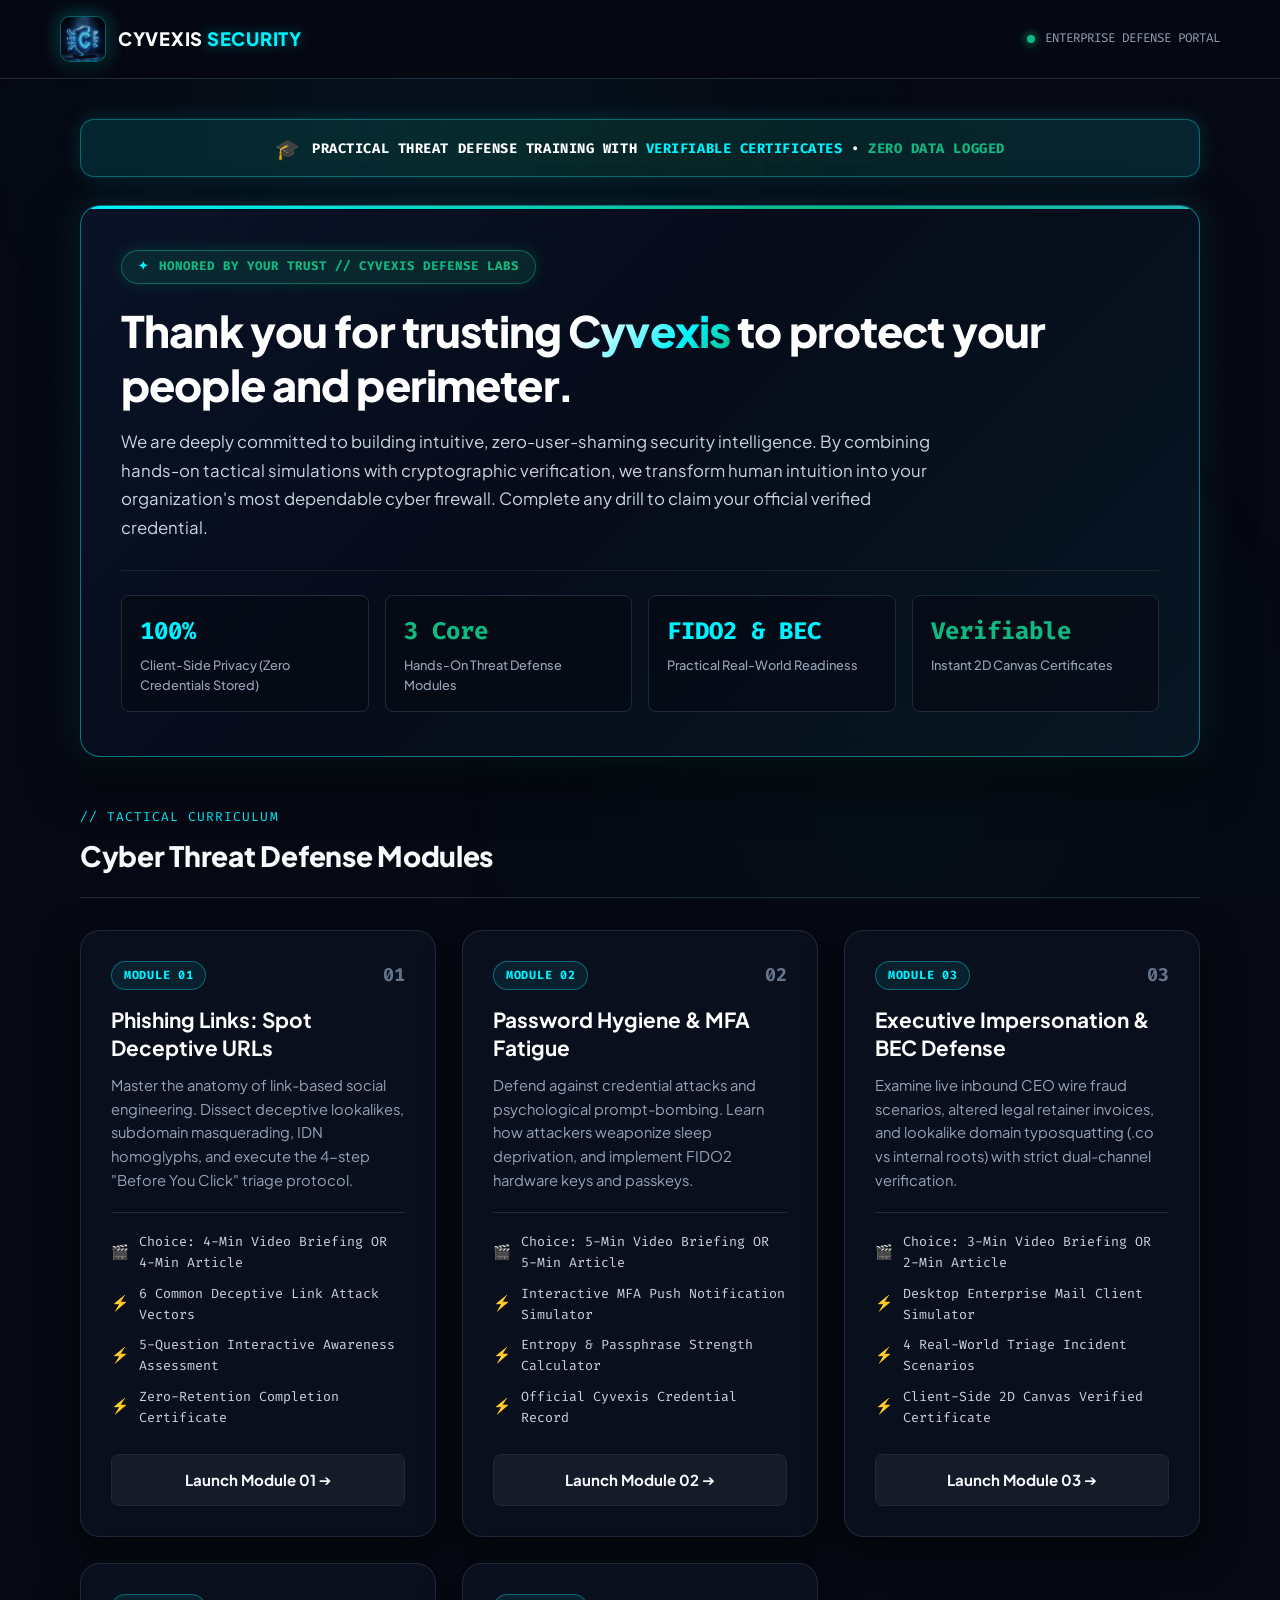
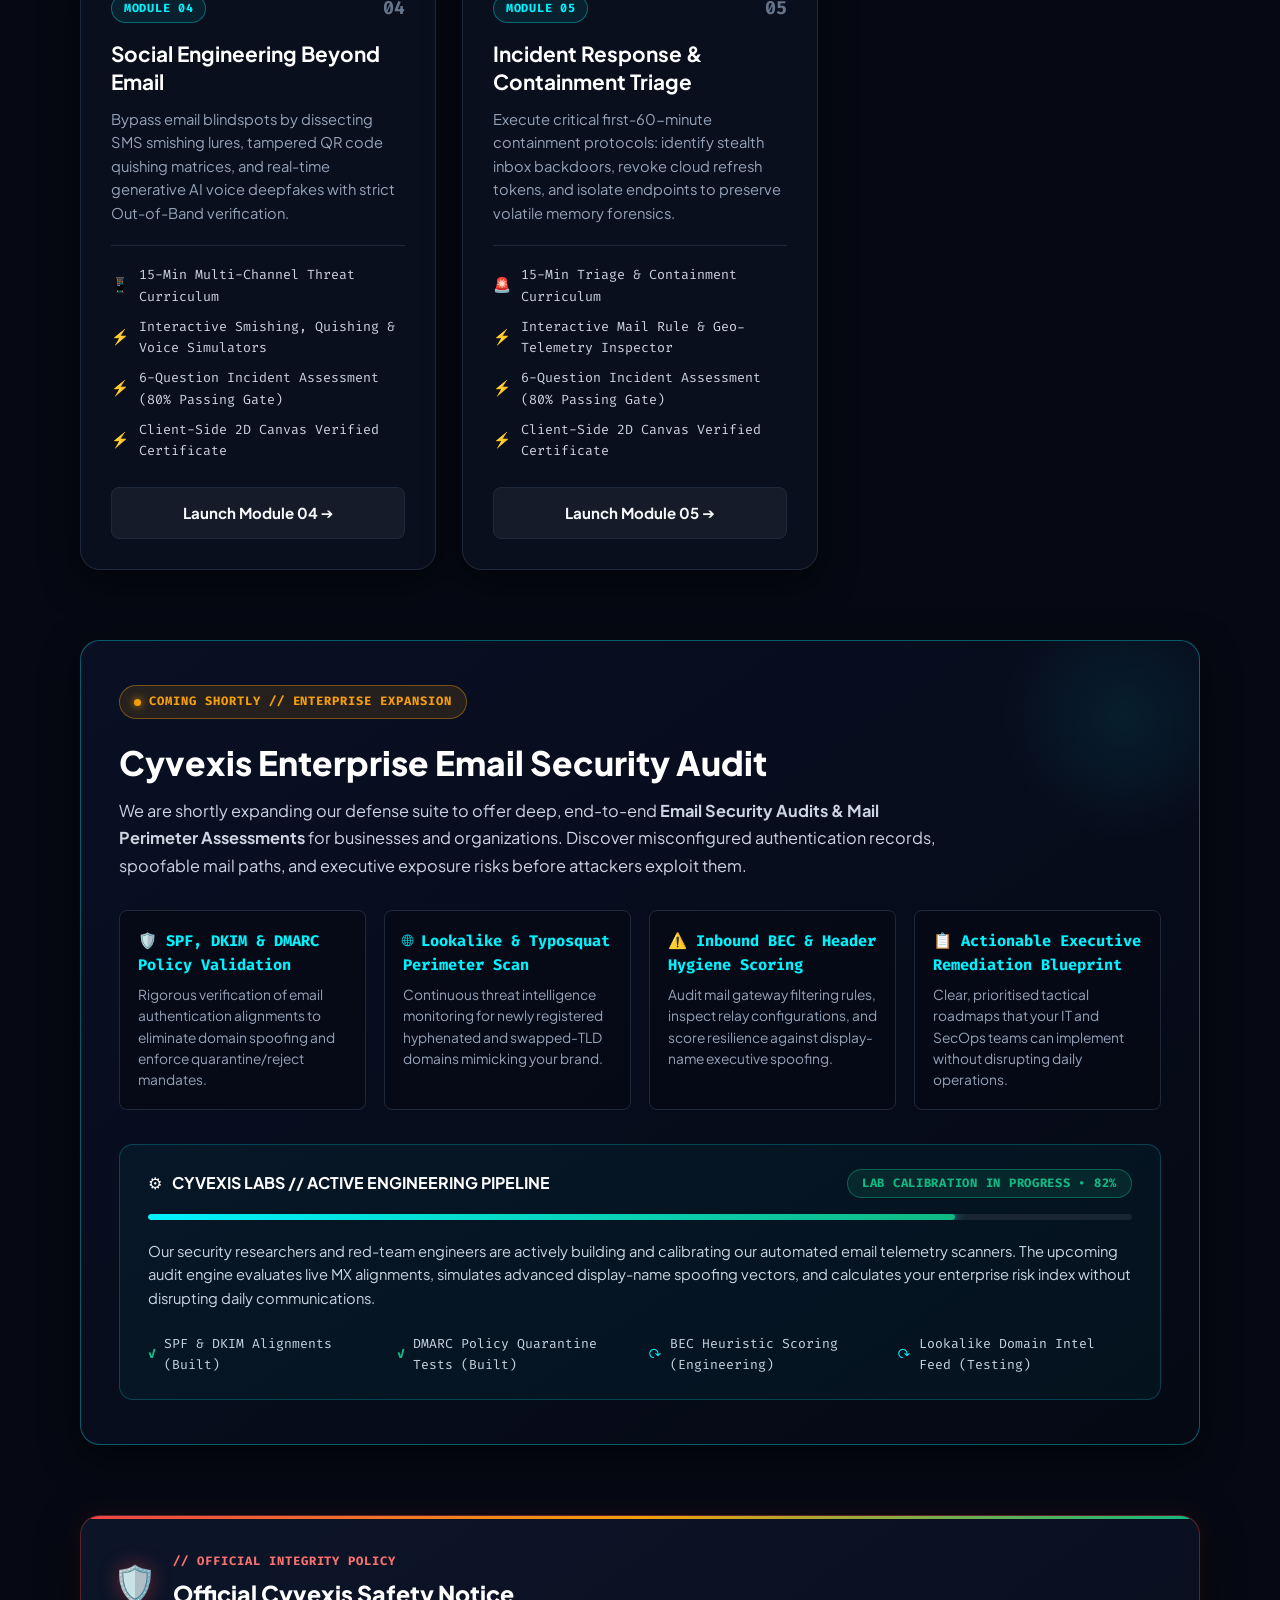
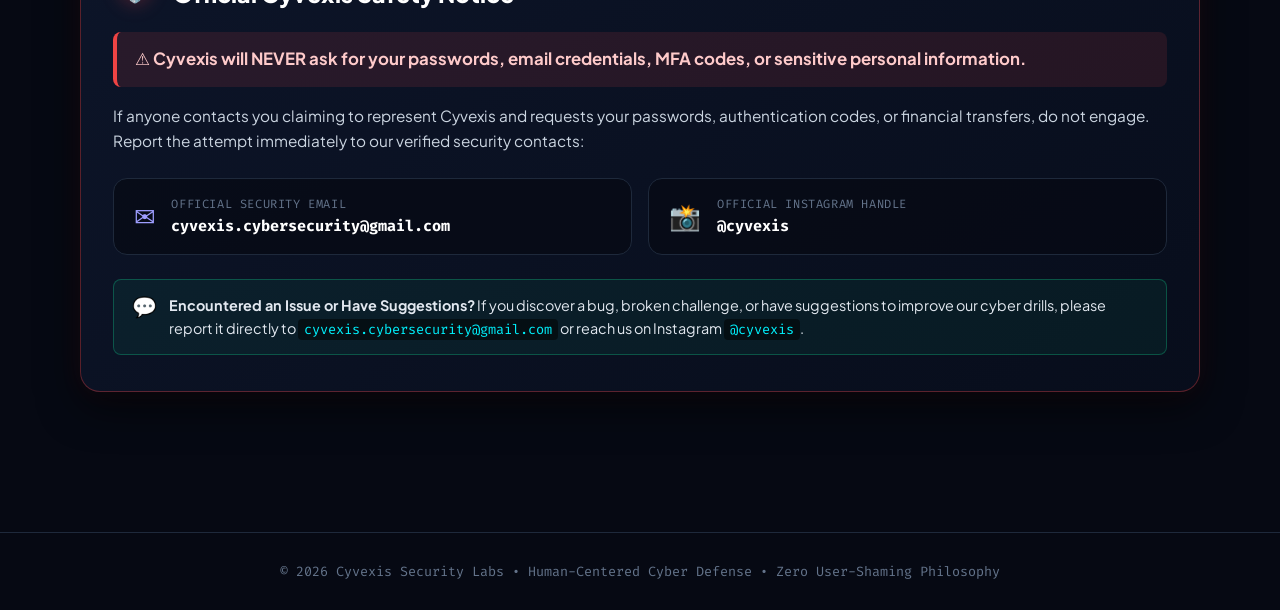
==== commit 45f30093: "feat: implement Module 05: Incident Response, Account Compromise & Containment Triage with interacti" ====
--- a/index.html
+++ b/index.html
@@ -1050,7 +1050,7 @@
     </header>
 
     <!-- ==========================================================================
-         TACTICAL TRAINING CURRICULUM (MODULES 1 - 4 - UNIFORM STYLING)
+         TACTICAL TRAINING CURRICULUM (MODULES 1 - 5 - UNIFORM STYLING)
          ========================================================================== -->
     <section class="modules-section" id="curriculum">
       <div class="section-header">
@@ -1154,6 +1154,29 @@
           </div>
         </article>
 
+        <!-- Module 05 (Matching Uniform Design) -->
+        <article class="mod-card">
+          <div>
+            <div class="mod-header">
+              <span class="mod-tag">MODULE 05</span>
+              <span class="mod-num">05</span>
+            </div>
+            <h3 class="mod-title">Incident Response &amp; Containment Triage</h3>
+            <p class="mod-desc">
+              Execute critical first-60-minute containment protocols: identify stealth inbox backdoors, revoke cloud refresh tokens, and isolate endpoints to preserve volatile memory forensics.
+            </p>
+            <div class="mod-features">
+              <div class="mod-feature-item"><span class="icon">🚨</span> 15-Min Triage &amp; Containment Curriculum</div>
+              <div class="mod-feature-item"><span class="icon">⚡</span> Interactive Mail Rule &amp; Geo-Telemetry Inspector</div>
+              <div class="mod-feature-item"><span class="icon">⚡</span> 6-Question Incident Assessment (80% Passing Gate)</div>
+              <div class="mod-feature-item"><span class="icon">⚡</span> Client-Side 2D Canvas Verified Certificate</div>
+            </div>
+          </div>
+          <div class="mod-btn-group">
+            <a href="./module-5/index.html" class="btn-launch">Launch Module 05 ➔</a>
+          </div>
+        </article>
+
       </div>
     </section>
 
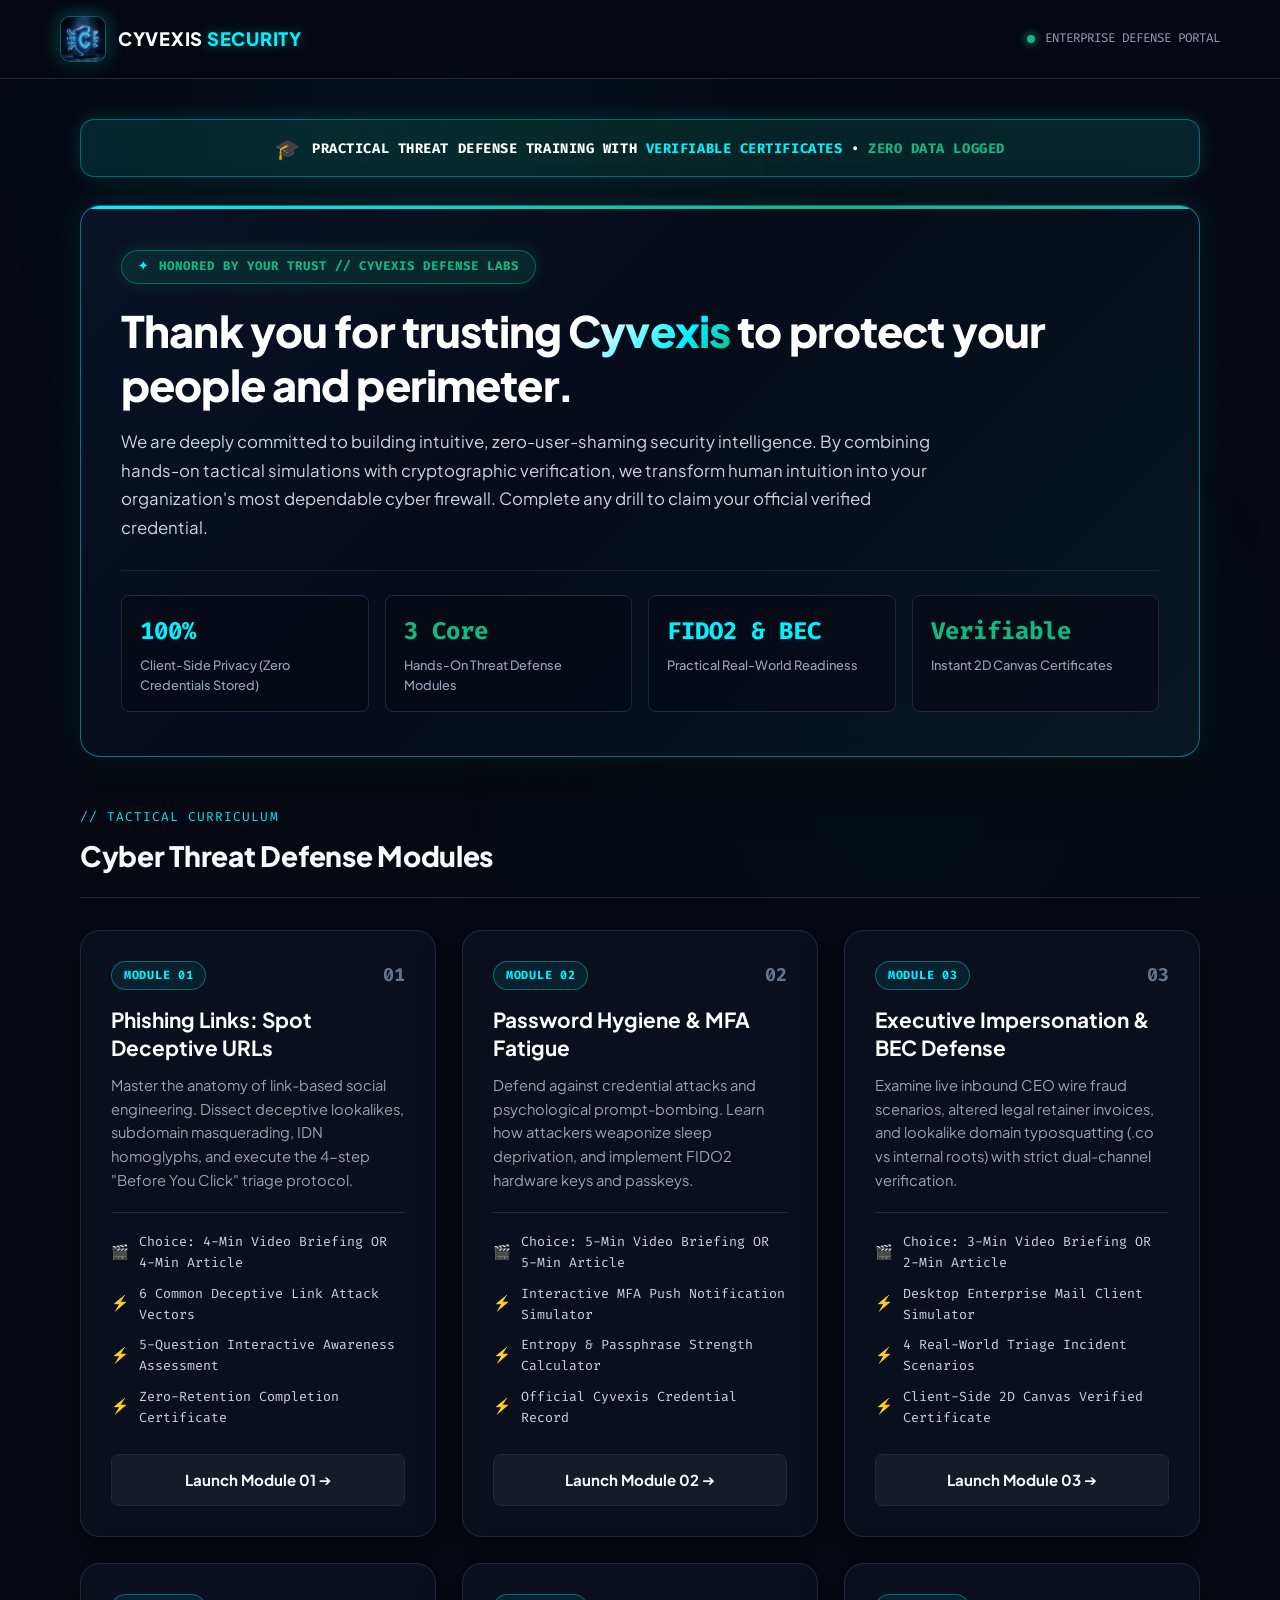
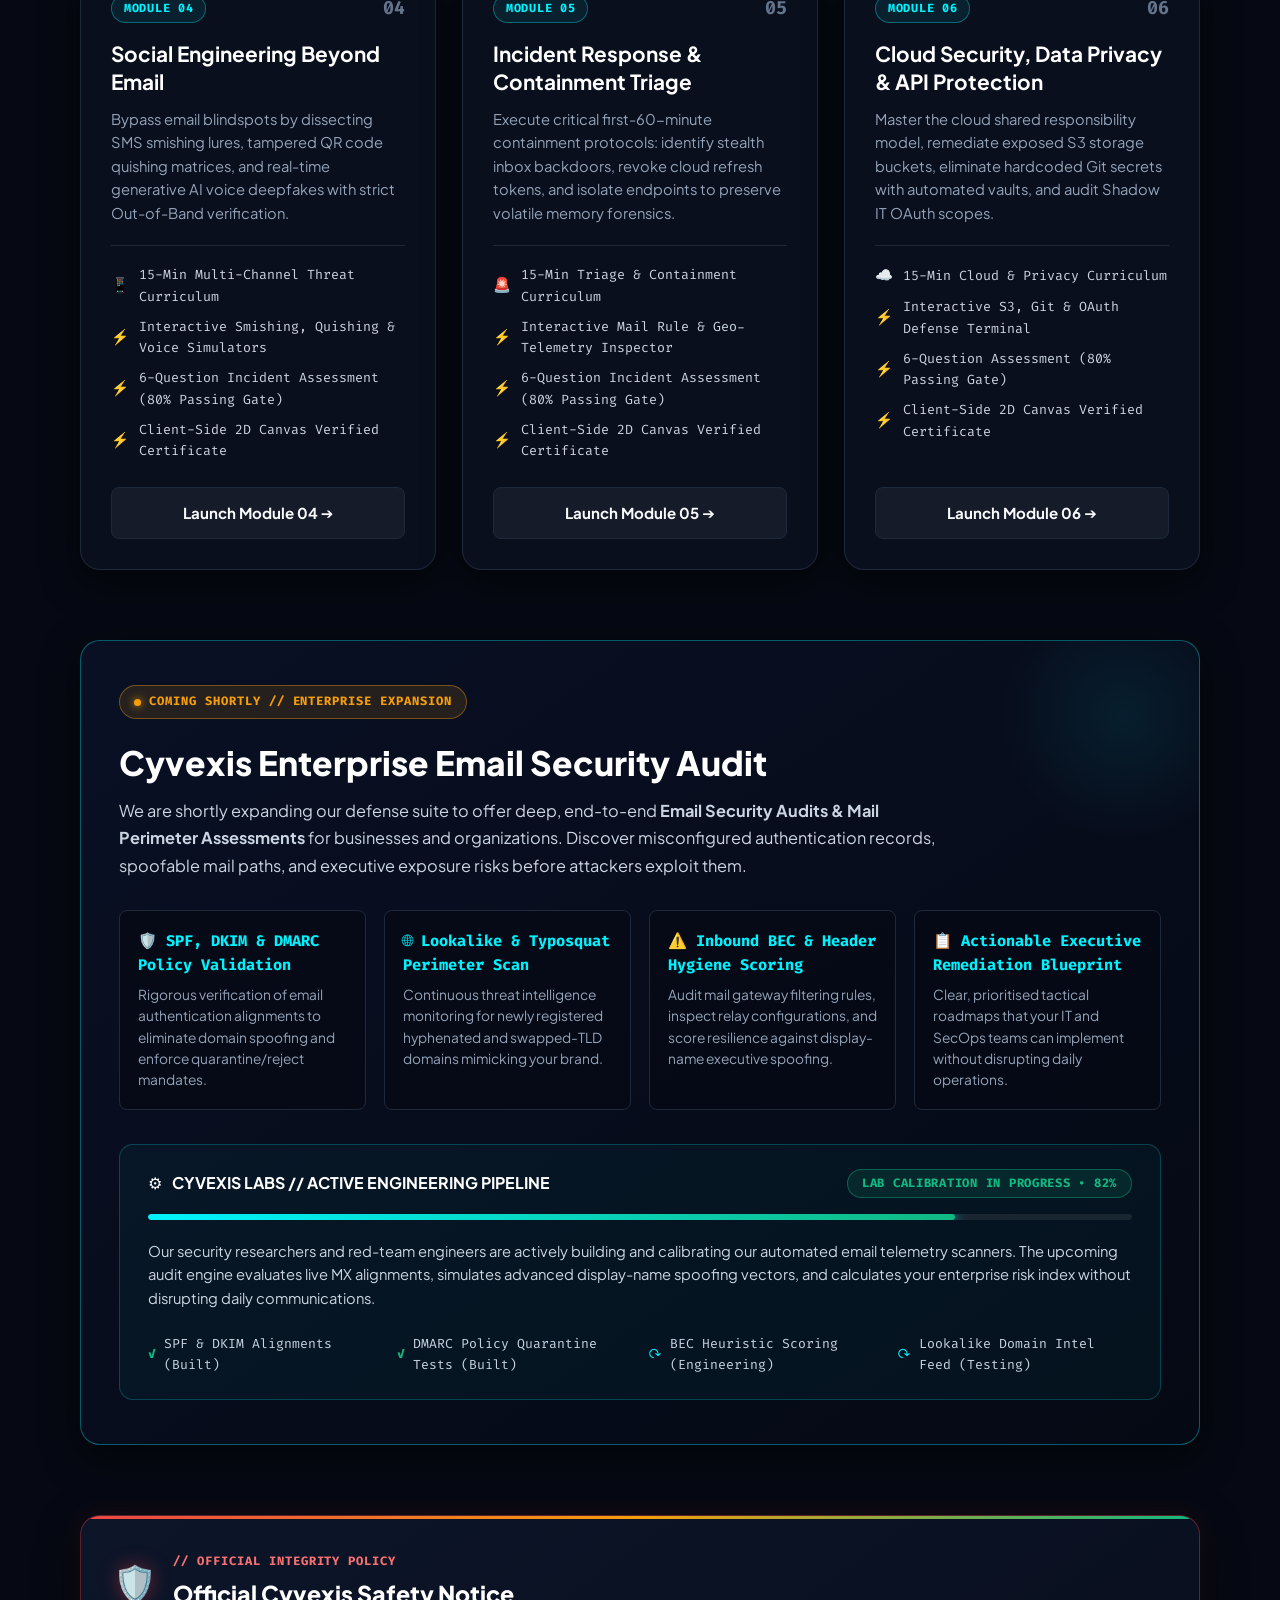
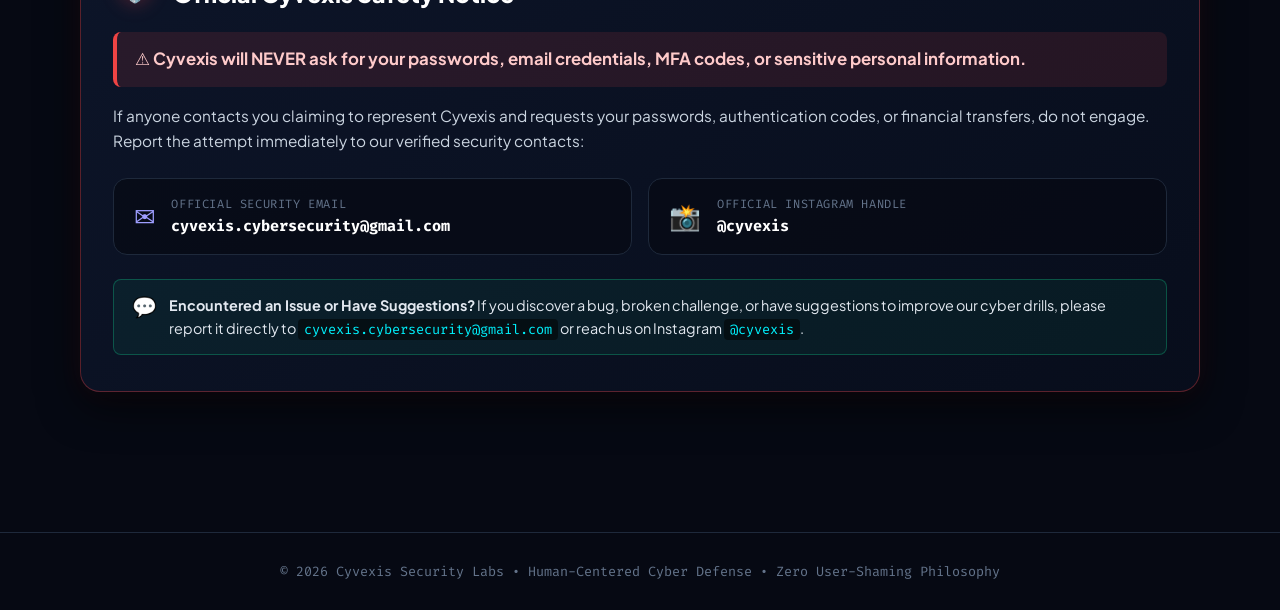
==== commit 4e918582: "feat: implement Module 06: Cloud Security, Data Privacy & API Protection with interactive cloud defe" ====
--- a/index.html
+++ b/index.html
@@ -1050,7 +1050,7 @@
     </header>
 
     <!-- ==========================================================================
-         TACTICAL TRAINING CURRICULUM (MODULES 1 - 5 - UNIFORM STYLING)
+         TACTICAL TRAINING CURRICULUM (MODULES 1 - 6 - UNIFORM STYLING)
          ========================================================================== -->
     <section class="modules-section" id="curriculum">
       <div class="section-header">
@@ -1174,6 +1174,29 @@
           </div>
           <div class="mod-btn-group">
             <a href="./module-5/index.html" class="btn-launch">Launch Module 05 ➔</a>
+          </div>
+        </article>
+
+        <!-- Module 06 (Matching Uniform Design) -->
+        <article class="mod-card">
+          <div>
+            <div class="mod-header">
+              <span class="mod-tag">MODULE 06</span>
+              <span class="mod-num">06</span>
+            </div>
+            <h3 class="mod-title">Cloud Security, Data Privacy &amp; API Protection</h3>
+            <p class="mod-desc">
+              Master the cloud shared responsibility model, remediate exposed S3 storage buckets, eliminate hardcoded Git secrets with automated vaults, and audit Shadow IT OAuth scopes.
+            </p>
+            <div class="mod-features">
+              <div class="mod-feature-item"><span class="icon">☁️</span> 15-Min Cloud &amp; Privacy Curriculum</div>
+              <div class="mod-feature-item"><span class="icon">⚡</span> Interactive S3, Git &amp; OAuth Defense Terminal</div>
+              <div class="mod-feature-item"><span class="icon">⚡</span> 6-Question Assessment (80% Passing Gate)</div>
+              <div class="mod-feature-item"><span class="icon">⚡</span> Client-Side 2D Canvas Verified Certificate</div>
+            </div>
+          </div>
+          <div class="mod-btn-group">
+            <a href="./module-6/index.html" class="btn-launch">Launch Module 06 ➔</a>
           </div>
         </article>
 
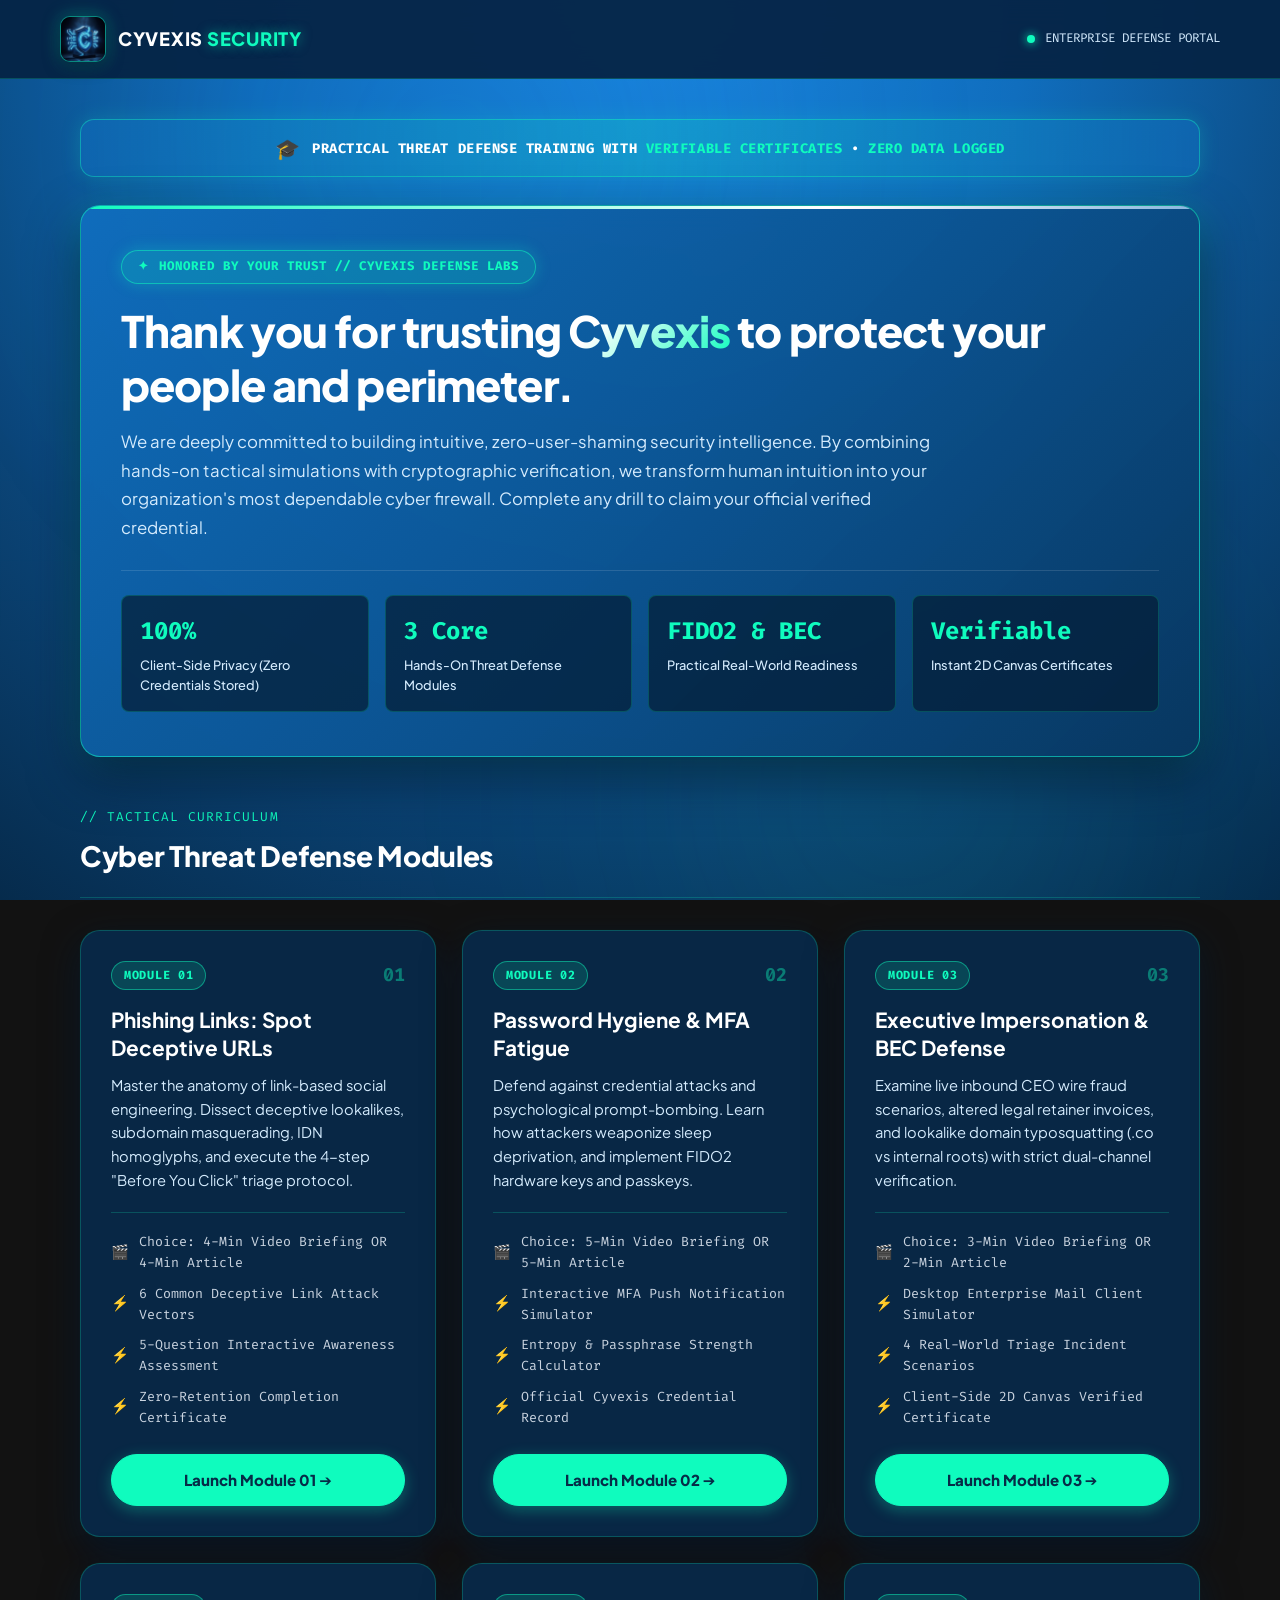
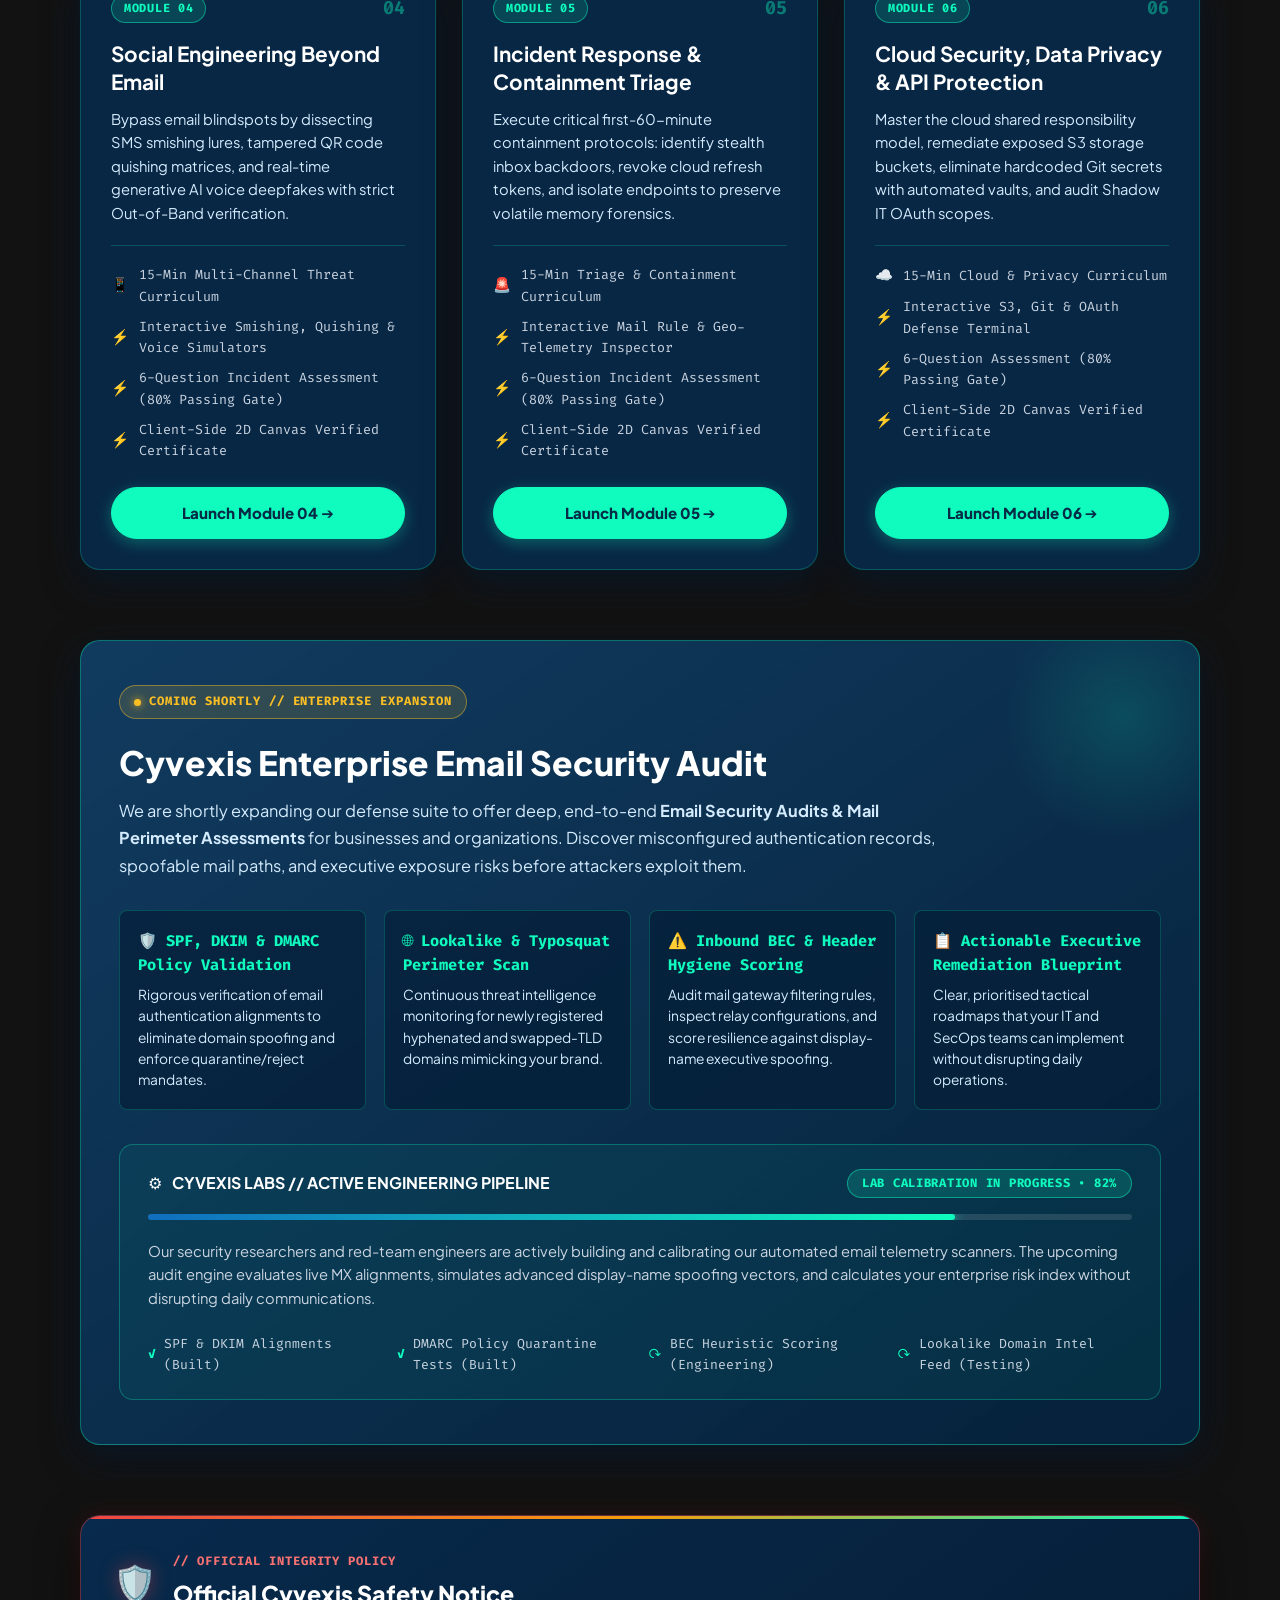
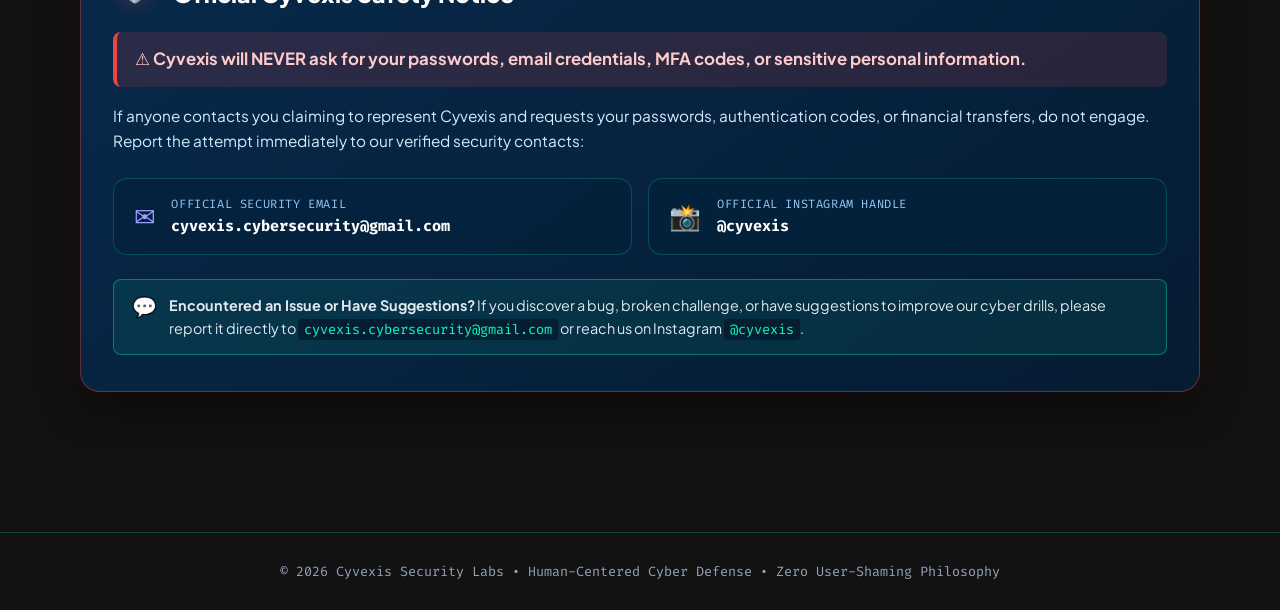
==== commit a619faa8: "style: apply Blue (#106EBE) and Mint (#0FFCBE) brand palette across website and modules" ====
--- a/index.html
+++ b/index.html
@@ -16,30 +16,43 @@
   <link href="https://fonts.googleapis.com/css2?family=Fira+Code:wght@400;500;600;700&family=Plus+Jakarta+Sans:wght@300;400;500;600;700;800&display=swap" rel="stylesheet" />
   <style>
     :root {
-      --bg-deep: #060913;
-      --bg-surface: #0a0f1d;
-      --bg-card: rgba(13, 20, 38, 0.85);
-      --bg-card-hover: rgba(18, 28, 54, 0.95);
-      --border-subtle: #1e293b;
-      --border-glow: rgba(0, 242, 254, 0.4);
-      --cyan-neon: #00f2fe;
-      --cyan-glow: rgba(0, 242, 254, 0.28);
-      --cyan-dim: rgba(0, 242, 254, 0.08);
-      --emerald-safe: #10b981;
-      --emerald-glow: rgba(16, 185, 129, 0.28);
-      --emerald-dim: rgba(16, 185, 129, 0.12);
-      --amber-warn: #f59e0b;
-      --amber-dim: rgba(245, 158, 11, 0.12);
-      --text-main: #f8fafc;
-      --text-muted: #94a3b8;
-      --text-dim: #64748b;
+      --brand-blue: #106EBE;
+      --brand-blue-deep: #0b4578;
+      --brand-blue-dark: #062b4c;
+      --brand-blue-light: #1c88e5;
+      --mint-accent: #0FFCBE;
+      --mint-glow: rgba(15, 252, 190, 0.35);
+      --mint-dim: rgba(15, 252, 190, 0.12);
+
+      --bg-deep: #0b4578;
+      --bg-surface: rgba(6, 36, 68, 0.88);
+      --bg-card: rgba(8, 45, 84, 0.85);
+      --bg-card-hover: rgba(12, 58, 105, 0.95);
+      --border-subtle: rgba(15, 252, 190, 0.2);
+      --border-glow: rgba(15, 252, 190, 0.5);
+
+      --cyan-neon: #0FFCBE;
+      --cyan-glow: rgba(15, 252, 190, 0.35);
+      --cyan-dim: rgba(15, 252, 190, 0.12);
+
+      --emerald-safe: #0FFCBE;
+      --emerald-glow: rgba(15, 252, 190, 0.35);
+      --emerald-dim: rgba(15, 252, 190, 0.12);
+
+      --amber-warn: #fbbf24;
+      --amber-dim: rgba(251, 191, 36, 0.15);
+
+      --text-main: #ffffff;
+      --text-muted: #d4ebfd;
+      --text-dim: #95c6f3;
+
       --font-sans: 'Plus Jakarta Sans', system-ui, -apple-system, sans-serif;
       --font-mono: 'Fira Code', monospace;
       --radius-sm: 8px;
       --radius-md: 14px;
       --radius-lg: 20px;
       --radius-full: 9999px;
-      --shadow-card: 0 12px 36px rgba(0, 0, 0, 0.55), 0 0 1px rgba(255, 255, 255, 0.1);
+      --shadow-card: 0 12px 36px rgba(4, 25, 48, 0.65), 0 0 1px rgba(15, 252, 190, 0.2);
     }
 
     * {
@@ -55,6 +68,8 @@
 
     body {
       background-color: var(--bg-deep);
+      background: radial-gradient(circle at 50% 0%, #1a87e2 0%, #106EBE 35%, #0b4578 70%, #062b4c 100%);
+      background-attachment: fixed;
       color: var(--text-main);
       font-family: var(--font-sans);
       line-height: 1.6;
@@ -75,8 +90,8 @@
       position: absolute;
       inset: 0;
       background-image: 
-        linear-gradient(rgba(0, 242, 254, 0.035) 1px, transparent 1px),
-        linear-gradient(90deg, rgba(0, 242, 254, 0.035) 1px, transparent 1px);
+        linear-gradient(rgba(15, 252, 190, 0.04) 1px, transparent 1px),
+        linear-gradient(90deg, rgba(15, 252, 190, 0.04) 1px, transparent 1px);
       background-size: 40px 40px;
       mask-image: radial-gradient(ellipse at center, rgba(0,0,0,0.95) 0%, transparent 80%);
     }
@@ -90,7 +105,7 @@
     .orb-1 {
       width: 520px;
       height: 520px;
-      background: radial-gradient(circle, rgba(0, 242, 254, 0.12) 0%, transparent 70%);
+      background: radial-gradient(circle, rgba(16, 110, 190, 0.45) 0%, transparent 70%);
       top: -120px;
       left: 15%;
     }
@@ -98,7 +113,7 @@
     .orb-2 {
       width: 500px;
       height: 500px;
-      background: radial-gradient(circle, rgba(16, 185, 129, 0.1) 0%, transparent 70%);
+      background: radial-gradient(circle, rgba(15, 252, 190, 0.22) 0%, transparent 70%);
       top: 550px;
       right: 10%;
     }
@@ -108,9 +123,9 @@
       position: sticky;
       top: 0;
       z-index: 100;
-      background: rgba(6, 9, 19, 0.94);
+      background: rgba(6, 36, 68, 0.94);
       backdrop-filter: blur(14px);
-      border-bottom: 1px solid var(--border-subtle);
+      border-bottom: 1px solid rgba(15, 252, 190, 0.2);
       padding: 16px 24px;
     }
 
@@ -138,31 +153,31 @@
       height: 46px;
       object-fit: cover;
       border-radius: 10px;
-      border: 1.5px solid rgba(0, 242, 254, 0.4);
+      border: 1.5px solid rgba(15, 252, 190, 0.45);
       box-shadow: 
-        0 4px 16px rgba(0, 0, 0, 0.75),
-        0 0 18px rgba(0, 242, 254, 0.4);
+        0 4px 16px rgba(4, 25, 48, 0.75),
+        0 0 18px rgba(15, 252, 190, 0.35);
       transition: all 0.3s cubic-bezier(0.34, 1.56, 0.64, 1);
       transform: perspective(400px) translateZ(0);
-      background: #020409;
+      background: #062b4c;
     }
 
     .logo-badge:hover .brand-logo-3d {
       transform: perspective(400px) rotateY(-8deg) rotateX(4deg) scale(1.08);
       box-shadow: 
-        0 8px 24px rgba(0, 0, 0, 0.85),
-        0 0 28px rgba(0, 242, 254, 0.7);
-      border-color: var(--cyan-neon);
+        0 8px 24px rgba(4, 25, 48, 0.85),
+        0 0 28px rgba(15, 252, 190, 0.6);
+      border-color: #0FFCBE;
     }
 
     .shield-icon {
       font-size: 1.35rem;
-      filter: drop-shadow(0 0 8px rgba(0, 242, 254, 0.5));
+      filter: drop-shadow(0 0 8px rgba(15, 252, 190, 0.5));
     }
 
     .logo-brand .highlight-cyan {
-      color: var(--cyan-neon);
-      text-shadow: 0 0 12px rgba(0, 242, 254, 0.4);
+      color: #0FFCBE;
+      text-shadow: 0 0 12px rgba(15, 252, 190, 0.5);
     }
 
     .nav-track {
@@ -177,9 +192,9 @@
     .pulse-dot {
       width: 8px;
       height: 8px;
-      background: var(--emerald-safe);
+      background: #0FFCBE;
       border-radius: 50%;
-      box-shadow: 0 0 10px var(--emerald-safe);
+      box-shadow: 0 0 10px #0FFCBE;
       animation: pulseGlow 2s infinite ease-in-out;
     }
 
@@ -201,8 +216,8 @@
        TRAINING WITH CERTIFICATE TOP ANNOUNCEMENT BANNER
        ========================================================================== */
     .cert-announcement-strip {
-      background: linear-gradient(90deg, rgba(0, 242, 254, 0.12) 0%, rgba(16, 185, 129, 0.15) 50%, rgba(0, 242, 254, 0.12) 100%);
-      border: 1px solid rgba(0, 242, 254, 0.35);
+      background: linear-gradient(90deg, rgba(16, 110, 190, 0.55) 0%, rgba(15, 252, 190, 0.22) 50%, rgba(16, 110, 190, 0.55) 100%);
+      border: 1px solid rgba(15, 252, 190, 0.4);
       border-radius: var(--radius-md);
       padding: 12px 20px;
       display: flex;
@@ -210,7 +225,7 @@
       justify-content: center;
       gap: 12px;
       margin-bottom: 28px;
-      box-shadow: 0 0 20px rgba(0, 242, 254, 0.15);
+      box-shadow: 0 0 20px rgba(15, 252, 190, 0.18);
       text-align: center;
     }
 
@@ -228,25 +243,25 @@
     }
 
     .cert-announcement-text span.highlight {
-      color: var(--cyan-neon);
+      color: #0FFCBE;
     }
 
     .cert-announcement-text span.highlight-green {
-      color: var(--emerald-safe);
+      color: #0FFCBE;
     }
 
     /* ==========================================================================
        WOW-FACTOR HERO // TRUST ACKNOWLEDGMENT
        ========================================================================== */
     .trust-hero-card {
-      background: linear-gradient(135deg, rgba(10, 20, 42, 0.9) 0%, rgba(6, 12, 26, 0.95) 45%, rgba(8, 25, 38, 0.9) 100%);
-      border: 1px solid rgba(0, 242, 254, 0.45);
+      background: linear-gradient(135deg, rgba(16, 110, 190, 0.95) 0%, rgba(12, 85, 148, 0.95) 50%, rgba(8, 55, 96, 0.98) 100%);
+      border: 1px solid rgba(15, 252, 190, 0.5);
       border-radius: var(--radius-lg);
       padding: 44px 40px;
       margin-bottom: 50px;
       position: relative;
       overflow: hidden;
-      box-shadow: 0 20px 50px rgba(0, 0, 0, 0.6), 0 0 35px rgba(0, 242, 254, 0.15);
+      box-shadow: 0 20px 50px rgba(4, 25, 48, 0.7), 0 0 35px rgba(15, 252, 190, 0.2);
       backdrop-filter: blur(12px);
     }
 
@@ -257,7 +272,7 @@
       left: 0;
       right: 0;
       height: 3px;
-      background: linear-gradient(90deg, var(--cyan-neon), var(--emerald-safe), #38bdf8, var(--cyan-neon));
+      background: linear-gradient(90deg, #0FFCBE, #ffffff, #106EBE, #0FFCBE);
       background-size: 200% 100%;
       animation: gradientShift 6s linear infinite;
     }
@@ -271,9 +286,9 @@
       display: inline-flex;
       align-items: center;
       gap: 10px;
-      background: rgba(16, 185, 129, 0.14);
-      color: var(--emerald-safe);
-      border: 1px solid rgba(16, 185, 129, 0.45);
+      background: rgba(15, 252, 190, 0.16);
+      color: #0FFCBE;
+      border: 1px solid rgba(15, 252, 190, 0.5);
       padding: 6px 16px;
       border-radius: var(--radius-full);
       font-size: 0.78rem;
@@ -281,11 +296,11 @@
       font-weight: 700;
       letter-spacing: 0.08em;
       margin-bottom: 20px;
-      box-shadow: 0 0 15px rgba(16, 185, 129, 0.2);
+      box-shadow: 0 0 15px rgba(15, 252, 190, 0.25);
     }
 
     .trust-pill-header .sparkle {
-      color: var(--cyan-neon);
+      color: #0FFCBE;
       animation: pulseGlow 1.5s infinite;
     }
 
@@ -299,13 +314,13 @@
     }
 
     .trust-hero-title .gradient-highlight {
-      background: linear-gradient(135deg, #ffffff 20%, var(--cyan-neon) 70%, var(--emerald-safe) 100%);
+      background: linear-gradient(135deg, #ffffff 25%, #0FFCBE 100%);
       -webkit-background-clip: text;
       -webkit-text-fill-color: transparent;
     }
 
     .trust-hero-desc {
-      color: #cbd5e1;
+      color: #d4ebfd;
       font-size: 1.05rem;
       max-width: 820px;
       line-height: 1.7;
@@ -317,12 +332,12 @@
       grid-template-columns: repeat(auto-fit, minmax(200px, 1fr));
       gap: 16px;
       padding-top: 24px;
-      border-top: 1px solid rgba(255, 255, 255, 0.08);
+      border-top: 1px solid rgba(255, 255, 255, 0.12);
     }
 
     .trust-stat-box {
-      background: rgba(6, 9, 19, 0.6);
-      border: 1px solid var(--border-subtle);
+      background: rgba(5, 31, 56, 0.75);
+      border: 1px solid rgba(15, 252, 190, 0.2);
       border-radius: var(--radius-sm);
       padding: 16px 18px;
       display: flex;
@@ -332,8 +347,9 @@
     }
 
     .trust-stat-box:hover {
-      border-color: rgba(0, 242, 254, 0.3);
+      border-color: #0FFCBE;
       transform: translateY(-2px);
+      box-shadow: 0 0 15px rgba(15, 252, 190, 0.25);
     }
 
     .trust-stat-num {
@@ -370,7 +386,7 @@
     }
 
     .section-tag {
-      color: var(--cyan-neon);
+      color: #0FFCBE;
       font-family: var(--font-mono);
       font-size: 0.8rem;
       text-transform: uppercase;
@@ -393,8 +409,8 @@
 
     /* All module cards share identical structural and visual dimensions */
     .mod-card {
-      background: var(--bg-surface);
-      border: 1px solid var(--border-subtle);
+      background: rgba(7, 43, 77, 0.88);
+      border: 1px solid rgba(15, 252, 190, 0.22);
       border-radius: var(--radius-lg);
       padding: 30px;
       display: flex;
@@ -407,9 +423,9 @@
     }
 
     .mod-card:hover {
-      border-color: rgba(0, 242, 254, 0.4);
+      border-color: #0FFCBE;
       transform: translateY(-4px);
-      box-shadow: 0 16px 40px rgba(0, 0, 0, 0.6), 0 0 20px rgba(0, 242, 254, 0.15);
+      box-shadow: 0 16px 40px rgba(4, 25, 48, 0.75), 0 0 25px rgba(15, 252, 190, 0.28);
     }
 
     .mod-header {
@@ -426,16 +442,16 @@
       padding: 4px 12px;
       border-radius: var(--radius-full);
       letter-spacing: 0.06em;
-      background: var(--cyan-dim);
-      color: var(--cyan-neon);
-      border: 1px solid rgba(0, 242, 254, 0.35);
+      background: rgba(15, 252, 190, 0.15);
+      color: #0FFCBE;
+      border: 1px solid rgba(15, 252, 190, 0.45);
     }
 
     .mod-num {
       font-family: var(--font-mono);
       font-size: 1.15rem;
       font-weight: 800;
-      color: var(--text-dim);
+      color: rgba(15, 252, 190, 0.4);
     }
 
     .mod-title {
@@ -473,7 +489,7 @@
     }
 
     .mod-feature-item .icon {
-      color: var(--cyan-neon);
+      color: #0FFCBE;
       font-size: 0.9rem;
     }
 
@@ -483,7 +499,7 @@
       gap: 10px;
     }
 
-    /* Sleek, uniform button styling for all 3 modules */
+    /* Sleek Mint Pill button matching the user's reference mockup */
     .btn-launch {
       display: inline-flex;
       align-items: center;
@@ -491,23 +507,24 @@
       gap: 8px;
       width: 100%;
       padding: 13px 20px;
-      border-radius: var(--radius-sm);
+      border-radius: var(--radius-full);
       font-family: var(--font-sans);
       font-size: 0.94rem;
-      font-weight: 700;
+      font-weight: 800;
       text-decoration: none;
       cursor: pointer;
-      background: rgba(255, 255, 255, 0.05);
-      border: 1px solid var(--border-subtle);
-      color: var(--text-main);
+      background: #0FFCBE;
+      border: 1px solid #0FFCBE;
+      color: #062b47;
       transition: all 0.25s ease;
+      box-shadow: 0 4px 15px rgba(15, 252, 190, 0.3);
     }
 
     .btn-launch:hover {
-      background: linear-gradient(135deg, rgba(0, 242, 254, 0.18), rgba(16, 185, 129, 0.18));
-      border-color: var(--cyan-neon);
-      color: #ffffff;
-      box-shadow: 0 0 20px rgba(0, 242, 254, 0.3);
+      background: #ffffff;
+      border-color: #ffffff;
+      color: #062b47;
+      box-shadow: 0 0 25px rgba(15, 252, 190, 0.6);
       transform: translateY(-2px);
     }
 
@@ -520,8 +537,8 @@
     }
 
     .audit-card {
-      background: linear-gradient(145deg, #091024 0%, #050914 100%);
-      border: 1px solid rgba(0, 242, 254, 0.35);
+      background: linear-gradient(145deg, rgba(16, 110, 190, 0.45) 0%, rgba(5, 34, 61, 0.95) 100%);
+      border: 1px solid rgba(15, 252, 190, 0.35);
       border-radius: var(--radius-lg);
       padding: 44px 38px;
       position: relative;
@@ -536,7 +553,7 @@
       right: -50px;
       width: 250px;
       height: 250px;
-      background: radial-gradient(circle, rgba(0, 242, 254, 0.08) 0%, transparent 70%);
+      background: radial-gradient(circle, rgba(15, 252, 190, 0.15) 0%, transparent 70%);
       pointer-events: none;
     }
 
@@ -553,9 +570,9 @@
       display: inline-flex;
       align-items: center;
       gap: 8px;
-      background: rgba(245, 158, 11, 0.12);
+      background: rgba(251, 191, 36, 0.14);
       color: var(--amber-warn);
-      border: 1px solid rgba(245, 158, 11, 0.4);
+      border: 1px solid rgba(251, 191, 36, 0.45);
       padding: 6px 14px;
       border-radius: var(--radius-full);
       font-family: var(--font-mono);
@@ -582,7 +599,7 @@
     }
 
     .audit-desc {
-      color: #cbd5e1;
+      color: #d4ebfd;
       font-size: 1.02rem;
       line-height: 1.7;
       max-width: 820px;
@@ -597,21 +614,22 @@
     }
 
     .capability-item {
-      background: rgba(6, 9, 19, 0.65);
-      border: 1px solid var(--border-subtle);
+      background: rgba(5, 31, 56, 0.7);
+      border: 1px solid rgba(15, 252, 190, 0.2);
       border-radius: var(--radius-sm);
       padding: 18px;
       transition: all 0.2s ease;
     }
 
     .capability-item:hover {
-      border-color: rgba(0, 242, 254, 0.3);
+      border-color: #0FFCBE;
       transform: translateY(-2px);
+      box-shadow: 0 0 15px rgba(15, 252, 190, 0.2);
     }
 
     .capability-item h4 {
       font-size: 0.96rem;
-      color: var(--cyan-neon);
+      color: #0FFCBE;
       margin-bottom: 6px;
       display: flex;
       align-items: center;
@@ -626,8 +644,8 @@
     }
 
     .audit-engineering-status {
-      background: rgba(0, 242, 254, 0.04);
-      border: 1px solid rgba(0, 242, 254, 0.22);
+      background: rgba(15, 252, 190, 0.06);
+      border: 1px solid rgba(15, 252, 190, 0.28);
       border-radius: var(--radius-md);
       padding: 24px 28px;
       display: flex;
@@ -653,9 +671,9 @@
     }
 
     .audit-status-pill {
-      background: rgba(16, 185, 129, 0.12);
-      color: var(--emerald-safe);
-      border: 1px solid rgba(16, 185, 129, 0.4);
+      background: rgba(15, 252, 190, 0.16);
+      color: #0FFCBE;
+      border: 1px solid rgba(15, 252, 190, 0.45);
       padding: 4px 14px;
       border-radius: var(--radius-full);
       font-family: var(--font-mono);
@@ -667,7 +685,7 @@
     .audit-progress-track {
       width: 100%;
       height: 6px;
-      background: rgba(255, 255, 255, 0.08);
+      background: rgba(255, 255, 255, 0.12);
       border-radius: 99px;
       overflow: hidden;
       position: relative;
@@ -676,8 +694,8 @@
     .audit-progress-bar {
       height: 100%;
       width: 82%;
-      background: linear-gradient(90deg, var(--cyan-neon), var(--emerald-safe));
-      box-shadow: 0 0 12px var(--cyan-neon);
+      background: linear-gradient(90deg, #106EBE, #0FFCBE);
+      box-shadow: 0 0 12px #0FFCBE;
       border-radius: 99px;
     }
 
@@ -698,12 +716,12 @@
     }
 
     .audit-milestone-item .check {
-      color: var(--emerald-safe);
+      color: #0FFCBE;
       font-weight: 700;
     }
 
     .audit-milestone-item .in-dev {
-      color: var(--cyan-neon);
+      color: #0FFCBE;
       animation: pulseGlow 1.8s infinite;
     }
 
@@ -715,11 +733,11 @@
     }
 
     .safety-box {
-      background: linear-gradient(145deg, rgba(14, 23, 44, 0.9) 0%, rgba(8, 14, 28, 0.95) 100%);
-      border: 1px solid rgba(239, 68, 68, 0.35);
+      background: linear-gradient(145deg, rgba(8, 44, 80, 0.95) 0%, rgba(5, 28, 51, 0.98) 100%);
+      border: 1px solid rgba(239, 68, 68, 0.4);
       border-radius: var(--radius-lg);
       padding: 36px 32px;
-      box-shadow: 0 14px 40px rgba(0, 0, 0, 0.6), 0 0 25px rgba(239, 68, 68, 0.1);
+      box-shadow: 0 14px 40px rgba(0, 0, 0, 0.6), 0 0 25px rgba(239, 68, 68, 0.15);
       position: relative;
       overflow: hidden;
     }
@@ -731,7 +749,7 @@
       left: 0;
       right: 0;
       height: 3px;
-      background: linear-gradient(90deg, #ef4444, #f59e0b, #10b981);
+      background: linear-gradient(90deg, #ef4444, #f59e0b, #0FFCBE);
     }
 
     .safety-header {
@@ -766,7 +784,7 @@
     .safety-critical-text {
       font-size: 1.05rem;
       color: #fecaca;
-      background: rgba(239, 68, 68, 0.12);
+      background: rgba(239, 68, 68, 0.15);
       border-left: 4px solid #ef4444;
       padding: 14px 18px;
       border-radius: var(--radius-sm);
@@ -775,7 +793,7 @@
     }
 
     .safety-sub-text {
-      color: #cbd5e1;
+      color: #d4ebfd;
       font-size: 0.96rem;
       line-height: 1.65;
       margin-bottom: 24px;
@@ -789,8 +807,8 @@
     }
 
     .contact-card {
-      background: rgba(6, 9, 19, 0.7);
-      border: 1px solid var(--border-subtle);
+      background: rgba(5, 34, 61, 0.75);
+      border: 1px solid rgba(15, 252, 190, 0.2);
       border-radius: var(--radius-md);
       padding: 16px 20px;
       display: flex;
@@ -804,10 +822,10 @@
     }
 
     .contact-card:hover {
-      border-color: var(--cyan-neon);
-      background: rgba(18, 28, 54, 0.85);
+      border-color: #0FFCBE;
+      background: rgba(10, 52, 92, 0.9);
       transform: translateY(-2px);
-      box-shadow: 0 0 15px rgba(0, 242, 254, 0.2);
+      box-shadow: 0 0 18px rgba(15, 252, 190, 0.3);
     }
 
     .contact-icon {
@@ -840,8 +858,8 @@
     }
 
     .issue-report-bar {
-      background: rgba(16, 185, 129, 0.08);
-      border: 1px solid rgba(16, 185, 129, 0.35);
+      background: rgba(15, 252, 190, 0.08);
+      border: 1px solid rgba(15, 252, 190, 0.35);
       border-radius: var(--radius-sm);
       padding: 14px 18px;
       display: flex;
@@ -873,8 +891,8 @@
     }
 
     .issue-report-bar code {
-      background: rgba(0, 0, 0, 0.5);
-      color: var(--cyan-neon);
+      background: rgba(4, 25, 46, 0.8);
+      color: #0FFCBE;
       padding: 2px 6px;
       border-radius: 4px;
       font-family: var(--font-mono);
@@ -887,10 +905,10 @@
 
     /* Footer */
     .footer {
-      border-top: 1px solid var(--border-subtle);
+      border-top: 1px solid rgba(15, 252, 190, 0.2);
       padding: 28px 0;
       text-align: center;
-      color: var(--text-dim);
+      color: #94a3b8;
       font-size: 0.84rem;
       font-family: var(--font-mono);
     }
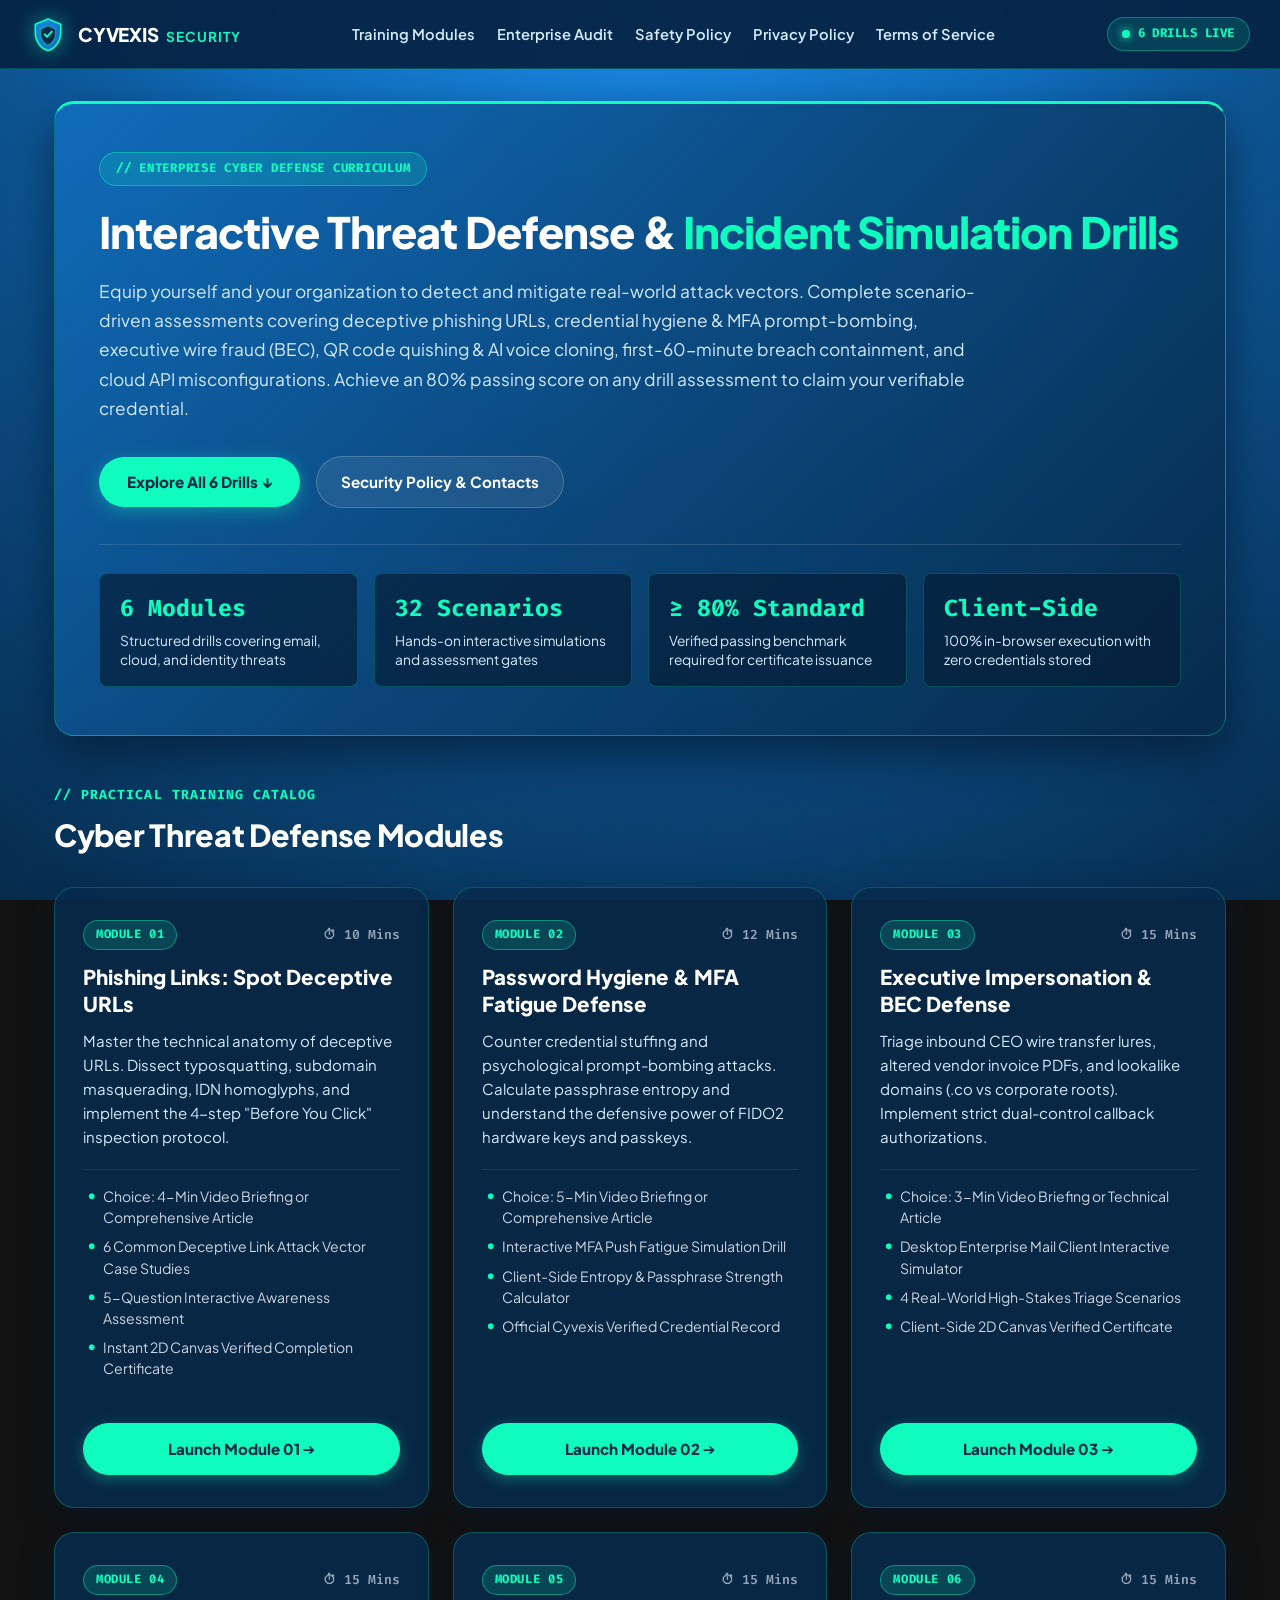
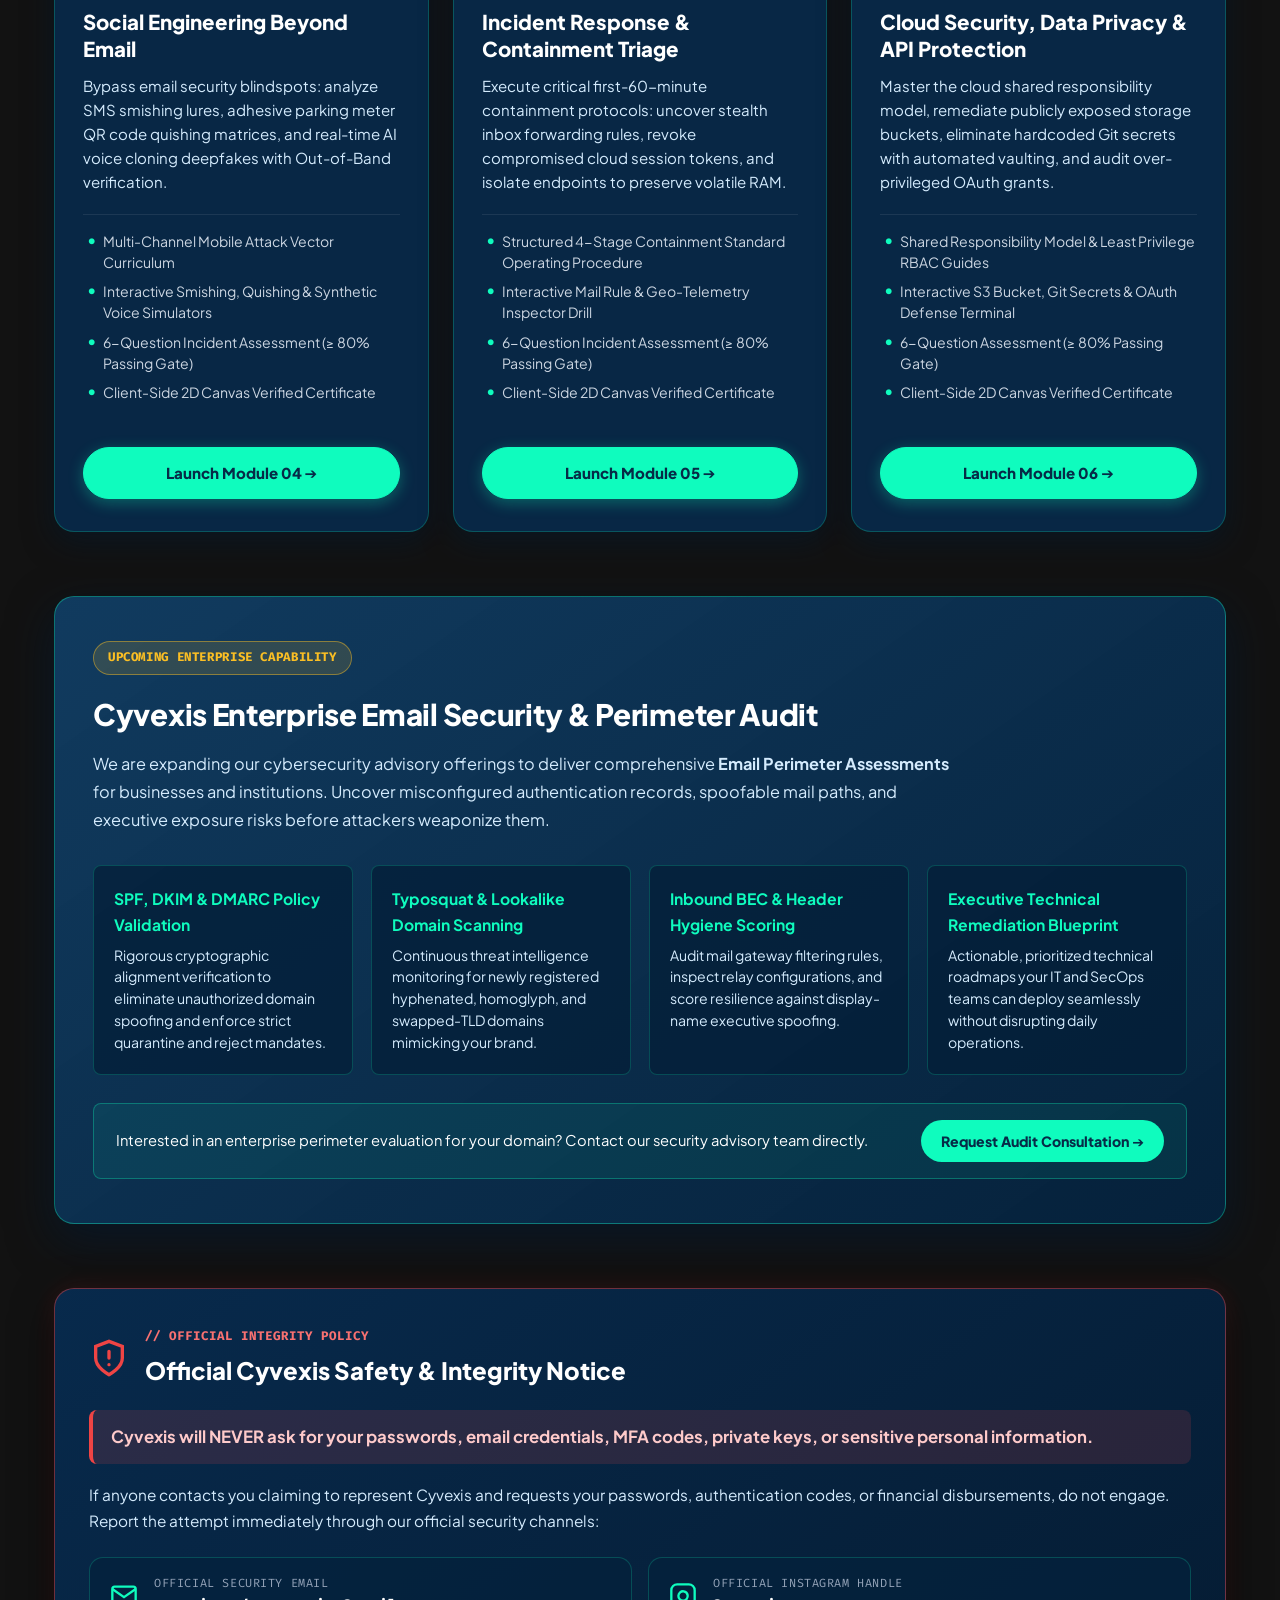
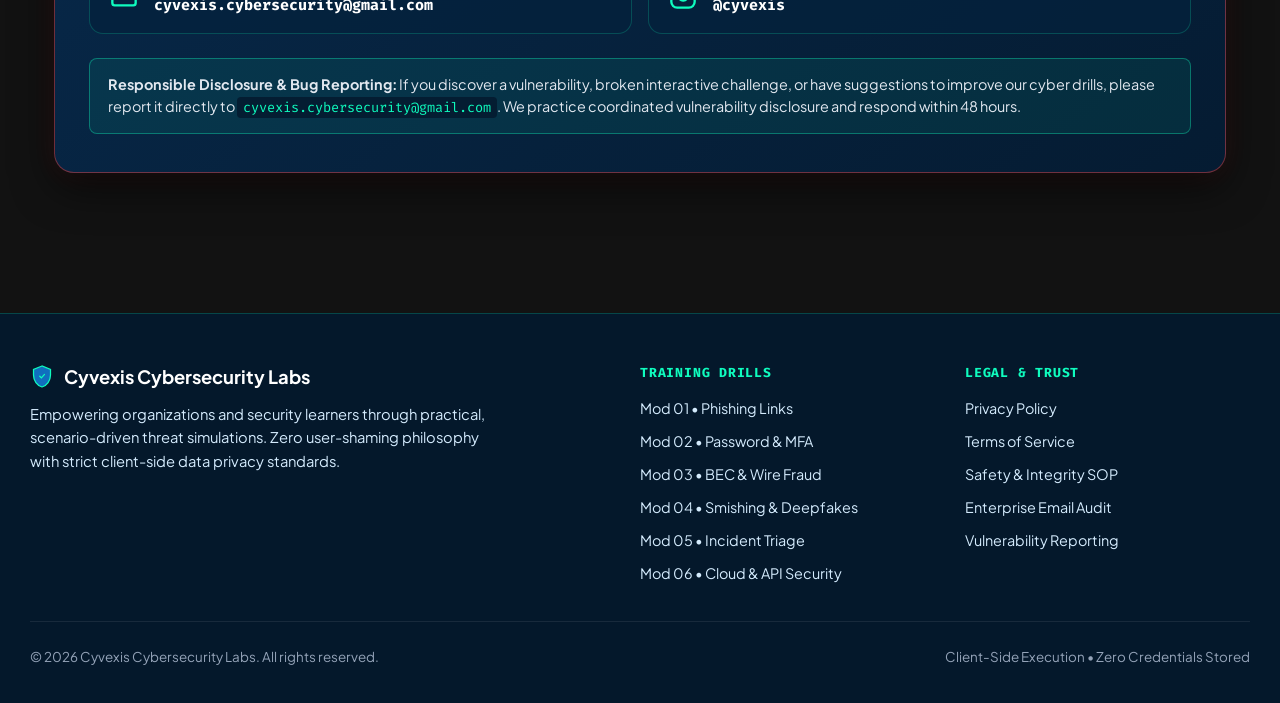
==== commit 617a5d36: "feat: overhaul UI/UX to professional enterprise standard, add favicon, real Privacy Policy & Terms p" ====
--- a/index.html
+++ b/index.html
@@ -7,13 +7,17 @@
     }
   </script>
   <meta charset="UTF-8" />
- <meta name="google-site-verification" content="QY-Z46Q7DzMd2xodlJWLBXk9XHSHmUVw4m7h6BBIHnc" /> 
+  <meta name="google-site-verification" content="QY-Z46Q7DzMd2xodlJWLBXk9XHSHmUVw4m7h6BBIHnc" />
   <meta name="viewport" content="width=device-width, initial-scale=1.0" />
-  <title>Cyvexis // Cybersecurity Training &amp; Threat Defense Hub</title>
-  <meta name="description" content="Cyvexis Interactive Cyber Defense Curriculum: Phishing link dissection, password hygiene & MFA fatigue mitigation, and executive BEC impersonation triage." />
+  <title>Cyvexis &bull; Interactive Cybersecurity Training &amp; Threat Defense</title>
+  <meta name="description" content="Professional, interactive cyber threat defense training. Master phishing link analysis, password hygiene, executive BEC defense, smishing/quishing, breach containment, and cloud security." />
+  <link rel="icon" type="image/svg+xml" href="./favicon.svg" />
+
+  <!-- Typography -->
   <link rel="preconnect" href="https://fonts.googleapis.com" />
   <link rel="preconnect" href="https://fonts.gstatic.com" crossorigin />
   <link href="https://fonts.googleapis.com/css2?family=Fira+Code:wght@400;500;600;700&family=Plus+Jakarta+Sans:wght@300;400;500;600;700;800&display=swap" rel="stylesheet" />
+
   <style>
     :root {
       --brand-blue: #106EBE;
@@ -24,35 +28,29 @@
       --mint-glow: rgba(15, 252, 190, 0.35);
       --mint-dim: rgba(15, 252, 190, 0.12);
 
-      --bg-deep: #0b4578;
-      --bg-surface: rgba(6, 36, 68, 0.88);
+      --bg-deep: #062b4c;
+      --bg-surface: rgba(6, 36, 68, 0.92);
       --bg-card: rgba(8, 45, 84, 0.85);
       --bg-card-hover: rgba(12, 58, 105, 0.95);
       --border-subtle: rgba(15, 252, 190, 0.2);
-      --border-glow: rgba(15, 252, 190, 0.5);
+      --border-glow: rgba(15, 252, 190, 0.45);
 
       --cyan-neon: #0FFCBE;
-      --cyan-glow: rgba(15, 252, 190, 0.35);
-      --cyan-dim: rgba(15, 252, 190, 0.12);
-
       --emerald-safe: #0FFCBE;
-      --emerald-glow: rgba(15, 252, 190, 0.35);
-      --emerald-dim: rgba(15, 252, 190, 0.12);
-
+      --danger-rose: #ef4444;
       --amber-warn: #fbbf24;
-      --amber-dim: rgba(251, 191, 36, 0.15);
 
       --text-main: #ffffff;
       --text-muted: #d4ebfd;
-      --text-dim: #95c6f3;
+      --text-dim: #94a3b8;
 
       --font-sans: 'Plus Jakarta Sans', system-ui, -apple-system, sans-serif;
       --font-mono: 'Fira Code', monospace;
+
       --radius-sm: 8px;
       --radius-md: 14px;
       --radius-lg: 20px;
       --radius-full: 9999px;
-      --shadow-card: 0 12px 36px rgba(4, 25, 48, 0.65), 0 0 1px rgba(15, 252, 190, 0.2);
     }
 
     * {
@@ -67,17 +65,16 @@
     }
 
     body {
-      background-color: var(--bg-deep);
-      background: radial-gradient(circle at 50% 0%, #1a87e2 0%, #106EBE 35%, #0b4578 70%, #062b4c 100%);
-      background-attachment: fixed;
+      background: radial-gradient(circle at 50% 0%, #1a87e2 0%, #106EBE 35%, #0b4578 70%, #062b4c 100%) fixed;
       color: var(--text-main);
       font-family: var(--font-sans);
       line-height: 1.6;
       min-height: 100vh;
       overflow-x: hidden;
-    }
-
-    /* Ambient Cyber Background */
+      position: relative;
+    }
+
+    /* Clean Subtle Grid Background (No distracting floating orbs or animations) */
     .cyber-background {
       position: fixed;
       inset: 0;
@@ -92,30 +89,18 @@
       background-image: 
         linear-gradient(rgba(15, 252, 190, 0.04) 1px, transparent 1px),
         linear-gradient(90deg, rgba(15, 252, 190, 0.04) 1px, transparent 1px);
-      background-size: 40px 40px;
-      mask-image: radial-gradient(ellipse at center, rgba(0,0,0,0.95) 0%, transparent 80%);
-    }
-
-    .glow-orb {
-      position: absolute;
-      border-radius: 50%;
-      filter: blur(140px);
-    }
-
-    .orb-1 {
-      width: 520px;
-      height: 520px;
-      background: radial-gradient(circle, rgba(16, 110, 190, 0.45) 0%, transparent 70%);
-      top: -120px;
-      left: 15%;
-    }
-
-    .orb-2 {
-      width: 500px;
-      height: 500px;
-      background: radial-gradient(circle, rgba(15, 252, 190, 0.22) 0%, transparent 70%);
-      top: 550px;
-      right: 10%;
+      background-size: 44px 44px;
+      mask-image: radial-gradient(ellipse at center, rgba(0, 0, 0, 0.95) 0%, transparent 85%);
+    }
+
+    /* Container */
+    .container {
+      width: 100%;
+      max-width: 1220px;
+      margin: 0 auto;
+      padding: 32px 24px 80px;
+      position: relative;
+      z-index: 1;
     }
 
     /* Navbar */
@@ -125,381 +110,350 @@
       z-index: 100;
       background: rgba(6, 36, 68, 0.94);
       backdrop-filter: blur(14px);
-      border-bottom: 1px solid rgba(15, 252, 190, 0.2);
+      -webkit-backdrop-filter: blur(14px);
+      border-bottom: 1px solid var(--border-subtle);
       padding: 16px 24px;
     }
 
     .nav-container {
-      max-width: 1160px;
+      max-width: 1220px;
       margin: 0 auto;
       display: flex;
       justify-content: space-between;
       align-items: center;
+      gap: 20px;
     }
 
     .logo-badge {
-      display: flex;
+      display: inline-flex;
       align-items: center;
       gap: 12px;
       text-decoration: none;
       color: #ffffff;
+      flex-shrink: 0;
+    }
+
+    .brand-logo-svg {
+      width: 36px;
+      height: 36px;
+      flex-shrink: 0;
+      filter: drop-shadow(0 0 10px rgba(15, 252, 190, 0.45));
+    }
+
+    .logo-brand {
       font-weight: 800;
-      font-size: 1.15rem;
-      letter-spacing: 0.04em;
-    }
-
-    .brand-logo-3d {
-      width: 46px;
-      height: 46px;
-      object-fit: cover;
-      border-radius: 10px;
-      border: 1.5px solid rgba(15, 252, 190, 0.45);
-      box-shadow: 
-        0 4px 16px rgba(4, 25, 48, 0.75),
-        0 0 18px rgba(15, 252, 190, 0.35);
-      transition: all 0.3s cubic-bezier(0.34, 1.56, 0.64, 1);
-      transform: perspective(400px) translateZ(0);
-      background: #062b4c;
-    }
-
-    .logo-badge:hover .brand-logo-3d {
-      transform: perspective(400px) rotateY(-8deg) rotateX(4deg) scale(1.08);
-      box-shadow: 
-        0 8px 24px rgba(4, 25, 48, 0.85),
-        0 0 28px rgba(15, 252, 190, 0.6);
-      border-color: #0FFCBE;
-    }
-
-    .shield-icon {
-      font-size: 1.35rem;
-      filter: drop-shadow(0 0 8px rgba(15, 252, 190, 0.5));
+      font-size: 1.18rem;
+      letter-spacing: -0.01em;
+      color: #ffffff;
     }
 
     .logo-brand .highlight-cyan {
-      color: #0FFCBE;
-      text-shadow: 0 0 12px rgba(15, 252, 190, 0.5);
-    }
-
-    .nav-track {
-      display: flex;
-      align-items: center;
-      gap: 10px;
+      color: var(--mint-accent);
+      font-weight: 700;
+      font-size: 0.85rem;
+      letter-spacing: 0.08em;
+      margin-left: 4px;
+    }
+
+    .nav-menu {
+      display: flex;
+      align-items: center;
+      gap: 22px;
+      list-style: none;
+    }
+
+    .nav-menu a {
+      color: var(--text-muted);
+      text-decoration: none;
+      font-size: 0.92rem;
+      font-weight: 600;
+      transition: color 0.2s ease;
+    }
+
+    .nav-menu a:hover {
+      color: var(--mint-accent);
+    }
+
+    .nav-status-pill {
+      display: inline-flex;
+      align-items: center;
+      gap: 8px;
+      background: rgba(15, 252, 190, 0.12);
+      border: 1px solid rgba(15, 252, 190, 0.35);
+      padding: 6px 14px;
+      border-radius: var(--radius-full);
       font-family: var(--font-mono);
       font-size: 0.78rem;
-      color: var(--text-muted);
-    }
-
-    .pulse-dot {
+      color: var(--mint-accent);
+      font-weight: 700;
+      text-transform: uppercase;
+      letter-spacing: 0.04em;
+    }
+
+    .status-dot {
       width: 8px;
       height: 8px;
-      background: #0FFCBE;
+      background: var(--mint-accent);
       border-radius: 50%;
-      box-shadow: 0 0 10px #0FFCBE;
-      animation: pulseGlow 2s infinite ease-in-out;
-    }
-
-    @keyframes pulseGlow {
-      0%, 100% { opacity: 0.4; transform: scale(0.9); }
-      50% { opacity: 1; transform: scale(1.25); }
-    }
-
-    /* Container */
-    .container {
-      max-width: 1160px;
-      margin: 0 auto;
-      padding: 40px 20px 80px;
-      position: relative;
-      z-index: 10;
-    }
-
-    /* ==========================================================================
-       TRAINING WITH CERTIFICATE TOP ANNOUNCEMENT BANNER
-       ========================================================================== */
-    .cert-announcement-strip {
-      background: linear-gradient(90deg, rgba(16, 110, 190, 0.55) 0%, rgba(15, 252, 190, 0.22) 50%, rgba(16, 110, 190, 0.55) 100%);
+      box-shadow: 0 0 8px var(--mint-accent);
+    }
+
+    /* Hero Section */
+    .hero-card {
+      background: linear-gradient(135deg, rgba(16, 110, 190, 0.9) 0%, rgba(11, 69, 120, 0.92) 50%, rgba(6, 43, 76, 0.96) 100%);
+      border: 1px solid rgba(15, 252, 190, 0.28);
+      border-top: 3px solid var(--mint-accent);
+      border-radius: var(--radius-lg);
+      padding: 48px 44px;
+      margin-bottom: 48px;
+      box-shadow: 0 18px 45px rgba(4, 25, 48, 0.7);
+    }
+
+    .hero-kicker {
+      display: inline-flex;
+      align-items: center;
+      gap: 8px;
+      background: rgba(15, 252, 190, 0.15);
+      color: var(--mint-accent);
       border: 1px solid rgba(15, 252, 190, 0.4);
-      border-radius: var(--radius-md);
-      padding: 12px 20px;
-      display: flex;
-      align-items: center;
-      justify-content: center;
-      gap: 12px;
-      margin-bottom: 28px;
-      box-shadow: 0 0 20px rgba(15, 252, 190, 0.18);
-      text-align: center;
-    }
-
-    .cert-announcement-icon {
-      font-size: 1.25rem;
-      animation: pulseGlow 2s infinite;
-    }
-
-    .cert-announcement-text {
-      font-family: var(--font-mono);
-      font-size: 0.86rem;
-      font-weight: 700;
-      color: #ffffff;
-      letter-spacing: 0.04em;
-    }
-
-    .cert-announcement-text span.highlight {
-      color: #0FFCBE;
-    }
-
-    .cert-announcement-text span.highlight-green {
-      color: #0FFCBE;
-    }
-
-    /* ==========================================================================
-       WOW-FACTOR HERO // TRUST ACKNOWLEDGMENT
-       ========================================================================== */
-    .trust-hero-card {
-      background: linear-gradient(135deg, rgba(16, 110, 190, 0.95) 0%, rgba(12, 85, 148, 0.95) 50%, rgba(8, 55, 96, 0.98) 100%);
-      border: 1px solid rgba(15, 252, 190, 0.5);
-      border-radius: var(--radius-lg);
-      padding: 44px 40px;
-      margin-bottom: 50px;
-      position: relative;
-      overflow: hidden;
-      box-shadow: 0 20px 50px rgba(4, 25, 48, 0.7), 0 0 35px rgba(15, 252, 190, 0.2);
-      backdrop-filter: blur(12px);
-    }
-
-    .trust-hero-card::before {
-      content: "";
-      position: absolute;
-      top: 0;
-      left: 0;
-      right: 0;
-      height: 3px;
-      background: linear-gradient(90deg, #0FFCBE, #ffffff, #106EBE, #0FFCBE);
-      background-size: 200% 100%;
-      animation: gradientShift 6s linear infinite;
-    }
-
-    @keyframes gradientShift {
-      0% { background-position: 0% 0%; }
-      100% { background-position: 200% 0%; }
-    }
-
-    .trust-pill-header {
-      display: inline-flex;
-      align-items: center;
-      gap: 10px;
-      background: rgba(15, 252, 190, 0.16);
-      color: #0FFCBE;
-      border: 1px solid rgba(15, 252, 190, 0.5);
       padding: 6px 16px;
       border-radius: var(--radius-full);
+      font-family: var(--font-mono);
       font-size: 0.78rem;
-      font-family: var(--font-mono);
       font-weight: 700;
-      letter-spacing: 0.08em;
+      letter-spacing: 0.06em;
       margin-bottom: 20px;
-      box-shadow: 0 0 15px rgba(15, 252, 190, 0.25);
-    }
-
-    .trust-pill-header .sparkle {
-      color: #0FFCBE;
-      animation: pulseGlow 1.5s infinite;
-    }
-
-    .trust-hero-title {
-      font-size: clamp(1.9rem, 4vw, 2.7rem);
+      text-transform: uppercase;
+    }
+
+    .hero-title {
+      font-size: 2.7rem;
       font-weight: 800;
+      color: #ffffff;
+      line-height: 1.22;
+      margin-bottom: 18px;
       letter-spacing: -0.02em;
-      line-height: 1.25;
-      margin-bottom: 16px;
+    }
+
+    .hero-title .highlight {
+      color: var(--mint-accent);
+    }
+
+    .hero-desc {
+      color: var(--text-muted);
+      font-size: 1.08rem;
+      max-width: 880px;
+      line-height: 1.7;
+      margin-bottom: 32px;
+    }
+
+    .hero-actions {
+      display: flex;
+      align-items: center;
+      gap: 16px;
+      margin-bottom: 36px;
+      flex-wrap: wrap;
+    }
+
+    .btn-hero-primary {
+      display: inline-flex;
+      align-items: center;
+      gap: 8px;
+      background: var(--mint-accent);
+      color: #062b47;
+      text-decoration: none;
+      font-weight: 800;
+      font-size: 0.95rem;
+      padding: 13px 28px;
+      border-radius: var(--radius-full);
+      transition: all 0.2s ease;
+      box-shadow: 0 4px 18px rgba(15, 252, 190, 0.35);
+    }
+
+    .btn-hero-primary:hover {
+      background: #ffffff;
+      transform: translateY(-2px);
+      box-shadow: 0 0 25px rgba(15, 252, 190, 0.6);
+    }
+
+    .btn-hero-secondary {
+      display: inline-flex;
+      align-items: center;
+      gap: 8px;
+      background: rgba(255, 255, 255, 0.08);
       color: #ffffff;
-    }
-
-    .trust-hero-title .gradient-highlight {
-      background: linear-gradient(135deg, #ffffff 25%, #0FFCBE 100%);
-      -webkit-background-clip: text;
-      -webkit-text-fill-color: transparent;
-    }
-
-    .trust-hero-desc {
-      color: #d4ebfd;
-      font-size: 1.05rem;
-      max-width: 820px;
-      line-height: 1.7;
-      margin-bottom: 28px;
-    }
-
-    .trust-stats-grid {
+      border: 1px solid rgba(255, 255, 255, 0.2);
+      text-decoration: none;
+      font-weight: 700;
+      font-size: 0.95rem;
+      padding: 13px 24px;
+      border-radius: var(--radius-full);
+      transition: all 0.2s ease;
+    }
+
+    .btn-hero-secondary:hover {
+      background: rgba(255, 255, 255, 0.15);
+      border-color: var(--mint-accent);
+      color: var(--mint-accent);
+    }
+
+    /* Genuine Platform Overview Facts */
+    .facts-grid {
       display: grid;
-      grid-template-columns: repeat(auto-fit, minmax(200px, 1fr));
+      grid-template-columns: repeat(auto-fit, minmax(220px, 1fr));
       gap: 16px;
-      padding-top: 24px;
+      padding-top: 28px;
       border-top: 1px solid rgba(255, 255, 255, 0.12);
     }
 
-    .trust-stat-box {
-      background: rgba(5, 31, 56, 0.75);
+    .fact-card {
+      background: rgba(5, 31, 56, 0.7);
       border: 1px solid rgba(15, 252, 190, 0.2);
       border-radius: var(--radius-sm);
-      padding: 16px 18px;
+      padding: 16px 20px;
       display: flex;
       flex-direction: column;
       gap: 4px;
-      transition: all 0.2s ease;
-    }
-
-    .trust-stat-box:hover {
-      border-color: #0FFCBE;
+      transition: transform 0.2s ease, border-color 0.2s ease;
+    }
+
+    .fact-card:hover {
+      border-color: var(--mint-accent);
       transform: translateY(-2px);
-      box-shadow: 0 0 15px rgba(15, 252, 190, 0.25);
-    }
-
-    .trust-stat-num {
+    }
+
+    .fact-metric {
+      font-size: 1.45rem;
+      font-weight: 800;
+      color: var(--mint-accent);
       font-family: var(--font-mono);
-      font-size: 1.5rem;
-      font-weight: 800;
-      color: var(--cyan-neon);
-    }
-
-    .trust-stat-num.emerald {
-      color: var(--emerald-safe);
-    }
-
-    .trust-stat-label {
-      font-size: 0.8rem;
+    }
+
+    .fact-label {
+      font-size: 0.86rem;
       color: var(--text-muted);
-      font-weight: 500;
-    }
-
-    /* ==========================================================================
-       TRAINING MODULE CATALOG (UNIFORM STYLING ACROSS 1, 2, 3)
-       ========================================================================== */
-    .modules-section {
-      margin-bottom: 70px;
-    }
-
+      line-height: 1.4;
+    }
+
+    /* Section Headers */
     .section-header {
-      display: flex;
-      justify-content: space-between;
-      align-items: flex-end;
-      margin-bottom: 32px;
-      border-bottom: 1px solid var(--border-subtle);
-      padding-bottom: 18px;
-    }
-
-    .section-tag {
-      color: #0FFCBE;
+      margin-bottom: 28px;
+    }
+
+    .section-kicker {
+      color: var(--mint-accent);
       font-family: var(--font-mono);
-      font-size: 0.8rem;
+      font-size: 0.82rem;
       text-transform: uppercase;
       letter-spacing: 0.08em;
+      font-weight: 700;
       display: block;
       margin-bottom: 6px;
     }
 
     .section-title {
-      font-size: 1.75rem;
+      font-size: 1.9rem;
       font-weight: 800;
+      color: #ffffff;
       letter-spacing: -0.01em;
     }
 
+    /* Modules Catalog Grid */
     .modules-grid {
       display: grid;
-      grid-template-columns: repeat(auto-fit, minmax(340px, 1fr));
-      gap: 26px;
-    }
-
-    /* All module cards share identical structural and visual dimensions */
+      grid-template-columns: repeat(auto-fit, minmax(350px, 1fr));
+      gap: 24px;
+      margin-bottom: 64px;
+    }
+
     .mod-card {
       background: rgba(7, 43, 77, 0.88);
       border: 1px solid rgba(15, 252, 190, 0.22);
       border-radius: var(--radius-lg);
-      padding: 30px;
+      padding: 32px 28px;
       display: flex;
       flex-direction: column;
       justify-content: space-between;
+      gap: 22px;
       transition: all 0.25s ease;
-      position: relative;
-      overflow: hidden;
-      box-shadow: var(--shadow-card);
+      box-shadow: 0 10px 30px rgba(4, 25, 48, 0.5);
     }
 
     .mod-card:hover {
-      border-color: #0FFCBE;
+      border-color: var(--mint-accent);
       transform: translateY(-4px);
-      box-shadow: 0 16px 40px rgba(4, 25, 48, 0.75), 0 0 25px rgba(15, 252, 190, 0.28);
-    }
-
-    .mod-header {
+      box-shadow: 0 16px 40px rgba(4, 25, 48, 0.75), 0 0 20px rgba(15, 252, 190, 0.22);
+    }
+
+    .mod-top {
       display: flex;
       justify-content: space-between;
       align-items: center;
-      margin-bottom: 16px;
-    }
-
-    .mod-tag {
+      margin-bottom: 14px;
+    }
+
+    .mod-badge {
+      display: inline-block;
       font-family: var(--font-mono);
-      font-size: 0.74rem;
+      font-size: 0.76rem;
       font-weight: 700;
       padding: 4px 12px;
       border-radius: var(--radius-full);
-      letter-spacing: 0.06em;
+      letter-spacing: 0.05em;
       background: rgba(15, 252, 190, 0.15);
-      color: #0FFCBE;
-      border: 1px solid rgba(15, 252, 190, 0.45);
-    }
-
-    .mod-num {
+      color: var(--mint-accent);
+      border: 1px solid rgba(15, 252, 190, 0.4);
+    }
+
+    .mod-time {
       font-family: var(--font-mono);
-      font-size: 1.15rem;
+      font-size: 0.82rem;
+      color: var(--text-dim);
+      font-weight: 600;
+    }
+
+    .mod-title {
+      font-size: 1.28rem;
       font-weight: 800;
-      color: rgba(15, 252, 190, 0.4);
-    }
-
-    .mod-title {
-      font-size: 1.3rem;
-      font-weight: 700;
-      margin-bottom: 12px;
+      color: #ffffff;
+      margin-bottom: 10px;
       line-height: 1.35;
-      color: #ffffff;
     }
 
     .mod-desc {
       color: var(--text-muted);
-      font-size: 0.92rem;
+      font-size: 0.94rem;
       line-height: 1.6;
       margin-bottom: 20px;
-      flex-grow: 1;
     }
 
     .mod-features {
+      list-style: none;
       display: flex;
       flex-direction: column;
-      gap: 9px;
-      margin-bottom: 26px;
-      padding-top: 18px;
-      border-top: 1px solid var(--border-subtle);
-    }
-
-    .mod-feature-item {
-      font-size: 0.83rem;
+      gap: 8px;
+      margin-bottom: 22px;
+      border-top: 1px solid rgba(255, 255, 255, 0.08);
+      padding-top: 16px;
+    }
+
+    .mod-features li {
+      position: relative;
+      padding-left: 20px;
       color: #cbd5e1;
-      display: flex;
-      align-items: center;
-      gap: 10px;
-      font-family: var(--font-mono);
-    }
-
-    .mod-feature-item .icon {
-      color: #0FFCBE;
-      font-size: 0.9rem;
-    }
-
-    .mod-btn-group {
-      display: flex;
-      flex-direction: column;
-      gap: 10px;
-    }
-
-    /* Sleek Mint Pill button matching the user's reference mockup */
+      font-size: 0.88rem;
+      line-height: 1.5;
+    }
+
+    .mod-features li::before {
+      content: "•";
+      position: absolute;
+      left: 4px;
+      color: var(--mint-accent);
+      font-size: 1.1rem;
+      line-height: 1;
+    }
+
     .btn-launch {
       display: inline-flex;
       align-items: center;
@@ -508,15 +462,13 @@
       width: 100%;
       padding: 13px 20px;
       border-radius: var(--radius-full);
-      font-family: var(--font-sans);
       font-size: 0.94rem;
       font-weight: 800;
       text-decoration: none;
-      cursor: pointer;
-      background: #0FFCBE;
-      border: 1px solid #0FFCBE;
+      background: var(--mint-accent);
+      border: 1px solid var(--mint-accent);
       color: #062b47;
-      transition: all 0.25s ease;
+      transition: all 0.2s ease;
       box-shadow: 0 4px 15px rgba(15, 252, 190, 0.3);
     }
 
@@ -524,49 +476,30 @@
       background: #ffffff;
       border-color: #ffffff;
       color: #062b47;
-      box-shadow: 0 0 25px rgba(15, 252, 190, 0.6);
+      box-shadow: 0 0 22px rgba(15, 252, 190, 0.6);
       transform: translateY(-2px);
     }
 
-    /* ==========================================================================
-       COMING SHORTLY: EMAIL SECURITY AUDIT SHOWCASE
-       ========================================================================== */
-    .audit-showcase-section {
-      margin-bottom: 70px;
-      position: relative;
-    }
-
-    .audit-card {
+    /* Enterprise Email Audit Section */
+    .audit-section {
       background: linear-gradient(145deg, rgba(16, 110, 190, 0.45) 0%, rgba(5, 34, 61, 0.95) 100%);
       border: 1px solid rgba(15, 252, 190, 0.35);
       border-radius: var(--radius-lg);
       padding: 44px 38px;
-      position: relative;
-      overflow: hidden;
-      box-shadow: var(--shadow-card);
-    }
-
-    .audit-card::after {
-      content: "";
-      position: absolute;
-      top: -50px;
-      right: -50px;
-      width: 250px;
-      height: 250px;
-      background: radial-gradient(circle, rgba(15, 252, 190, 0.15) 0%, transparent 70%);
-      pointer-events: none;
+      margin-bottom: 64px;
+      box-shadow: 0 16px 45px rgba(4, 25, 48, 0.65);
     }
 
     .audit-header-row {
       display: flex;
       justify-content: space-between;
-      align-items: flex-start;
+      align-items: center;
+      gap: 16px;
+      margin-bottom: 16px;
       flex-wrap: wrap;
-      gap: 16px;
-      margin-bottom: 22px;
-    }
-
-    .audit-badge-live {
+    }
+
+    .audit-pill {
       display: inline-flex;
       align-items: center;
       gap: 8px;
@@ -576,180 +509,107 @@
       padding: 6px 14px;
       border-radius: var(--radius-full);
       font-family: var(--font-mono);
-      font-size: 0.76rem;
+      font-size: 0.78rem;
       font-weight: 700;
-      letter-spacing: 0.08em;
-    }
-
-    .audit-badge-live .sonar-dot {
-      width: 7px;
-      height: 7px;
-      border-radius: 50%;
-      background: var(--amber-warn);
-      box-shadow: 0 0 8px var(--amber-warn);
-      animation: pulseGlow 1.6s infinite;
+      letter-spacing: 0.05em;
     }
 
     .audit-title {
-      font-size: clamp(1.6rem, 3vw, 2.1rem);
+      font-size: 1.85rem;
       font-weight: 800;
       color: #ffffff;
       margin-bottom: 12px;
-      line-height: 1.3;
+      letter-spacing: -0.01em;
     }
 
     .audit-desc {
-      color: #d4ebfd;
+      color: var(--text-muted);
       font-size: 1.02rem;
       line-height: 1.7;
-      max-width: 820px;
-      margin-bottom: 30px;
-    }
-
-    .audit-capabilities-grid {
+      max-width: 860px;
+      margin-bottom: 32px;
+    }
+
+    .audit-grid {
       display: grid;
-      grid-template-columns: repeat(auto-fit, minmax(240px, 1fr));
+      grid-template-columns: repeat(auto-fit, minmax(260px, 1fr));
       gap: 18px;
-      margin-bottom: 34px;
-    }
-
-    .capability-item {
-      background: rgba(5, 31, 56, 0.7);
+      margin-bottom: 28px;
+    }
+
+    .audit-item {
+      background: rgba(5, 31, 56, 0.75);
       border: 1px solid rgba(15, 252, 190, 0.2);
       border-radius: var(--radius-sm);
-      padding: 18px;
+      padding: 20px;
       transition: all 0.2s ease;
     }
 
-    .capability-item:hover {
-      border-color: #0FFCBE;
+    .audit-item:hover {
+      border-color: var(--mint-accent);
       transform: translateY(-2px);
       box-shadow: 0 0 15px rgba(15, 252, 190, 0.2);
     }
 
-    .capability-item h4 {
-      font-size: 0.96rem;
-      color: #0FFCBE;
-      margin-bottom: 6px;
-      display: flex;
+    .audit-item h4 {
+      font-size: 0.98rem;
+      color: var(--mint-accent);
+      margin-bottom: 8px;
+      font-weight: 700;
+    }
+
+    .audit-item p {
+      font-size: 0.88rem;
+      color: var(--text-muted);
+      line-height: 1.55;
+    }
+
+    .audit-contact-note {
+      display: flex;
+      align-items: center;
+      justify-content: space-between;
+      gap: 16px;
+      background: rgba(15, 252, 190, 0.08);
+      border: 1px solid rgba(15, 252, 190, 0.3);
+      padding: 16px 22px;
+      border-radius: var(--radius-sm);
+      flex-wrap: wrap;
+    }
+
+    .audit-contact-text {
+      color: #ffffff;
+      font-size: 0.92rem;
+    }
+
+    .audit-contact-btn {
+      display: inline-flex;
       align-items: center;
       gap: 8px;
-      font-family: var(--font-mono);
-    }
-
-    .capability-item p {
-      color: var(--text-muted);
-      font-size: 0.86rem;
-      line-height: 1.55;
-    }
-
-    .audit-engineering-status {
-      background: rgba(15, 252, 190, 0.06);
-      border: 1px solid rgba(15, 252, 190, 0.28);
-      border-radius: var(--radius-md);
-      padding: 24px 28px;
-      display: flex;
-      flex-direction: column;
-      gap: 16px;
-    }
-
-    .audit-status-header {
-      display: flex;
-      justify-content: space-between;
-      align-items: center;
-      flex-wrap: wrap;
-      gap: 12px;
-    }
-
-    .audit-status-title {
-      font-size: 1rem;
-      font-weight: 700;
-      color: #ffffff;
-      display: flex;
-      align-items: center;
-      gap: 10px;
-    }
-
-    .audit-status-pill {
-      background: rgba(15, 252, 190, 0.16);
-      color: #0FFCBE;
-      border: 1px solid rgba(15, 252, 190, 0.45);
-      padding: 4px 14px;
+      background: var(--mint-accent);
+      color: #062b47;
+      text-decoration: none;
+      font-weight: 800;
+      font-size: 0.88rem;
+      padding: 10px 20px;
       border-radius: var(--radius-full);
-      font-family: var(--font-mono);
-      font-size: 0.76rem;
-      font-weight: 700;
-      letter-spacing: 0.06em;
-    }
-
-    .audit-progress-track {
-      width: 100%;
-      height: 6px;
-      background: rgba(255, 255, 255, 0.12);
-      border-radius: 99px;
-      overflow: hidden;
-      position: relative;
-    }
-
-    .audit-progress-bar {
-      height: 100%;
-      width: 82%;
-      background: linear-gradient(90deg, #106EBE, #0FFCBE);
-      box-shadow: 0 0 12px #0FFCBE;
-      border-radius: 99px;
-    }
-
-    .audit-milestones-grid {
-      display: grid;
-      grid-template-columns: repeat(auto-fit, minmax(220px, 1fr));
-      gap: 12px;
-      margin-top: 6px;
-    }
-
-    .audit-milestone-item {
-      font-size: 0.82rem;
-      font-family: var(--font-mono);
-      color: #cbd5e1;
-      display: flex;
-      align-items: center;
-      gap: 8px;
-    }
-
-    .audit-milestone-item .check {
-      color: #0FFCBE;
-      font-weight: 700;
-    }
-
-    .audit-milestone-item .in-dev {
-      color: #0FFCBE;
-      animation: pulseGlow 1.8s infinite;
-    }
-
-    /* ==========================================================================
-       OFFICIAL CYVEXIS SAFETY & INCIDENT REPORTING NOTICE
-       ========================================================================== */
-    .cyvexis-safety-reporting-section {
-      margin-bottom: 60px;
-    }
-
+      transition: all 0.2s ease;
+      white-space: nowrap;
+    }
+
+    .audit-contact-btn:hover {
+      background: #ffffff;
+      box-shadow: 0 0 16px rgba(15, 252, 190, 0.5);
+    }
+
+    /* Safety & Incident Reporting Notice */
     .safety-box {
       background: linear-gradient(145deg, rgba(8, 44, 80, 0.95) 0%, rgba(5, 28, 51, 0.98) 100%);
-      border: 1px solid rgba(239, 68, 68, 0.4);
+      border: 1px solid rgba(239, 68, 68, 0.45);
       border-radius: var(--radius-lg);
-      padding: 36px 32px;
+      padding: 38px 34px;
       box-shadow: 0 14px 40px rgba(0, 0, 0, 0.6), 0 0 25px rgba(239, 68, 68, 0.15);
+      margin-bottom: 60px;
       position: relative;
-      overflow: hidden;
-    }
-
-    .safety-box::before {
-      content: "";
-      position: absolute;
-      top: 0;
-      left: 0;
-      right: 0;
-      height: 3px;
-      background: linear-gradient(90deg, #ef4444, #f59e0b, #0FFCBE);
     }
 
     .safety-header {
@@ -759,14 +619,16 @@
       margin-bottom: 20px;
     }
 
-    .safety-icon-large {
-      font-size: 2.2rem;
-      filter: drop-shadow(0 0 10px rgba(239, 68, 68, 0.4));
+    .safety-icon-svg {
+      width: 40px;
+      height: 40px;
+      flex-shrink: 0;
+      color: #ef4444;
     }
 
     .safety-kicker {
       font-family: var(--font-mono);
-      font-size: 0.76rem;
+      font-size: 0.78rem;
       color: #f87171;
       letter-spacing: 0.08em;
       text-transform: uppercase;
@@ -776,7 +638,7 @@
     }
 
     .safety-header h3 {
-      font-size: 1.45rem;
+      font-size: 1.5rem;
       font-weight: 800;
       color: #ffffff;
     }
@@ -788,12 +650,12 @@
       border-left: 4px solid #ef4444;
       padding: 14px 18px;
       border-radius: var(--radius-sm);
-      margin-bottom: 16px;
+      margin-bottom: 18px;
       line-height: 1.6;
     }
 
     .safety-sub-text {
-      color: #d4ebfd;
+      color: var(--text-muted);
       font-size: 0.96rem;
       line-height: 1.65;
       margin-bottom: 24px;
@@ -816,20 +678,19 @@
       gap: 16px;
       text-decoration: none;
       transition: all 0.2s ease;
-      min-width: 0;
-      max-width: 100%;
-      box-sizing: border-box;
     }
 
     .contact-card:hover {
-      border-color: #0FFCBE;
+      border-color: var(--mint-accent);
       background: rgba(10, 52, 92, 0.9);
       transform: translateY(-2px);
       box-shadow: 0 0 18px rgba(15, 252, 190, 0.3);
     }
 
-    .contact-icon {
-      font-size: 1.6rem;
+    .contact-card-icon {
+      width: 28px;
+      height: 28px;
+      color: var(--mint-accent);
       flex-shrink: 0;
     }
 
@@ -841,7 +702,7 @@
     }
 
     .contact-label {
-      font-size: 0.75rem;
+      font-size: 0.74rem;
       font-family: var(--font-mono);
       color: var(--text-dim);
       text-transform: uppercase;
@@ -849,12 +710,11 @@
     }
 
     .contact-value {
-      font-size: 0.95rem;
+      font-size: 0.94rem;
       font-weight: 700;
       color: #ffffff;
       font-family: var(--font-mono);
       word-break: break-all;
-      overflow-wrap: anywhere;
     }
 
     .issue-report-bar {
@@ -868,476 +728,474 @@
       font-size: 0.9rem;
       color: #e2e8f0;
       line-height: 1.55;
-      min-width: 0;
-      width: 100%;
-      box-sizing: border-box;
-      overflow-wrap: anywhere;
-      word-break: break-word;
-    }
-
-    .issue-icon {
-      font-size: 1.25rem;
-      flex: 0 0 auto;
-      margin-top: 2px;
-      line-height: 1;
-    }
-
-    .issue-text {
-      flex: 1 1 auto;
-      min-width: 0;
-      width: 100%;
-      overflow-wrap: anywhere;
-      word-break: break-word;
     }
 
     .issue-report-bar code {
-      background: rgba(4, 25, 46, 0.8);
-      color: #0FFCBE;
+      background: rgba(4, 25, 46, 0.85);
+      color: var(--mint-accent);
       padding: 2px 6px;
       border-radius: 4px;
       font-family: var(--font-mono);
       font-size: 0.85rem;
-      word-break: break-all;
-      overflow-wrap: anywhere;
-      display: inline;
-      white-space: normal;
-    }
-
-    /* Footer */
+    }
+
+    /* Professional Footer */
     .footer {
-      border-top: 1px solid rgba(15, 252, 190, 0.2);
-      padding: 28px 0;
-      text-align: center;
-      color: #94a3b8;
+      border-top: 1px solid var(--border-subtle);
+      background: rgba(4, 25, 46, 0.92);
+      padding: 48px 24px 36px;
+      color: var(--text-dim);
+      font-size: 0.88rem;
+    }
+
+    .footer-content {
+      max-width: 1220px;
+      margin: 0 auto;
+      display: grid;
+      grid-template-columns: 2fr 1fr 1fr;
+      gap: 40px;
+      margin-bottom: 36px;
+    }
+
+    .footer-brand h4 {
+      color: #ffffff;
+      font-size: 1.15rem;
+      margin-bottom: 12px;
+      display: flex;
+      align-items: center;
+      gap: 10px;
+    }
+
+    .footer-brand p {
+      color: var(--text-muted);
+      font-size: 0.92rem;
+      line-height: 1.6;
+      max-width: 480px;
+    }
+
+    .footer-nav h5 {
+      color: var(--mint-accent);
+      font-size: 0.82rem;
+      text-transform: uppercase;
+      letter-spacing: 0.06em;
+      margin-bottom: 14px;
+      font-family: var(--font-mono);
+    }
+
+    .footer-nav ul {
+      list-style: none;
+      display: flex;
+      flex-direction: column;
+      gap: 10px;
+    }
+
+    .footer-nav a {
+      color: var(--text-muted);
+      text-decoration: none;
+      transition: color 0.2s ease;
+      font-size: 0.9rem;
+    }
+
+    .footer-nav a:hover {
+      color: var(--mint-accent);
+    }
+
+    .footer-bottom {
+      max-width: 1220px;
+      margin: 0 auto;
+      padding-top: 24px;
+      border-top: 1px solid rgba(255, 255, 255, 0.08);
+      display: flex;
+      justify-content: space-between;
+      align-items: center;
+      flex-wrap: wrap;
+      gap: 16px;
       font-size: 0.84rem;
-      font-family: var(--font-mono);
-    }
-
-    @media (max-width: 768px) {
-      .container {
-        padding: 24px 14px 75px;
+    }
+
+    @media (max-width: 900px) {
+      .footer-content {
+        grid-template-columns: 1fr;
+        gap: 28px;
       }
-      .navbar {
-        padding: 12px 14px;
+      .hero-title {
+        font-size: 2.1rem;
       }
-      .trust-hero-card {
-        padding: 28px 18px;
+      .nav-menu {
+        display: none;
       }
-      .audit-card {
+    }
+
+    @media (max-width: 600px) {
+      .hero-card {
+        padding: 30px 20px;
+      }
+      .hero-title {
+        font-size: 1.8rem;
+      }
+      .modules-grid {
+        grid-template-columns: 1fr;
+      }
+      .audit-section {
         padding: 28px 18px;
       }
       .safety-box {
-        padding: 22px 16px;
-      }
-      .contacts-grid {
-        grid-template-columns: 1fr;
-        gap: 12px;
-      }
-      .section-header {
-        flex-direction: column;
-        align-items: flex-start;
-        gap: 8px;
-      }
-      .footer {
-        padding-bottom: 75px; /* Ensures clearance for Netlify badge on mobile */
-      }
-    }
-
-    @media (max-width: 520px) {
-      .nav-track {
-        display: none; /* Prevents header from forcing horizontal scroll on mobile */
-      }
-      .logo-brand {
-        font-size: 1.02rem;
-      }
-      .brand-logo-3d {
-        width: 38px;
-        height: 38px;
-      }
-      .trust-stats-grid {
-        grid-template-columns: 1fr;
-      }
-      .cert-announcement-strip {
-        padding: 10px 12px;
-      }
-      .cert-announcement-text {
-        font-size: 0.76rem;
-      }
-      .safety-box {
-        padding: 18px 12px;
-      }
-      .safety-critical-text {
-        font-size: 0.92rem;
-        padding: 12px 12px;
-      }
-      .safety-sub-text {
-        font-size: 0.88rem;
-      }
-      .contact-card {
-        padding: 12px 12px;
-        gap: 10px;
-      }
-      .contact-icon {
-        font-size: 1.35rem;
-      }
-      .contact-value {
-        font-size: 0.82rem;
-      }
-      .issue-report-bar {
-        padding: 12px 10px;
-        font-size: 0.84rem;
-        gap: 8px;
-      }
-      .issue-icon {
-        font-size: 1.1rem;
-      }
-      .issue-report-bar code {
-        font-size: 0.78rem;
-        padding: 1px 4px;
+        padding: 24px 16px;
       }
     }
   </style>
 </head>
 <body>
 
-  <!-- Cyber Grid Background -->
+  <!-- Subtle Cyber Grid Background -->
   <div class="cyber-background" aria-hidden="true">
     <div class="grid-plane"></div>
-    <div class="glow-orb orb-1"></div>
-    <div class="glow-orb orb-2"></div>
   </div>
 
   <!-- Top Navigation -->
   <nav class="navbar">
     <div class="nav-container">
       <a href="./index.html" class="logo-badge" title="Cyvexis Cybersecurity">
-        <img src="[data-uri]" alt="Cyvexis 3D Shield Logo" class="brand-logo-3d" />
+        <svg class="brand-logo-svg" viewBox="0 0 48 48" fill="none">
+          <defs>
+            <linearGradient id="shieldGrad" x1="0%" y1="0%" x2="100%" y2="100%">
+              <stop offset="0%" stop-color="#1a87e2"/>
+              <stop offset="100%" stop-color="#106EBE"/>
+            </linearGradient>
+          </defs>
+          <path d="M24 4L7 11V22C7 33.2 14.3 43.4 24 46C33.7 43.4 41 33.2 41 22V11L24 4Z" fill="url(#shieldGrad)" stroke="#0FFCBE" stroke-width="2.2" stroke-linejoin="round"/>
+          <path d="M24 13L14 17.5V23.5C14 30.2 18.3 36.5 24 39C29.7 36.5 34 30.2 34 23.5V17.5L24 13Z" fill="#062b4c" stroke="rgba(15, 252, 190, 0.45)" stroke-width="1.5"/>
+          <path d="M19.5 24.5L22.8 27.8L29 20.8" stroke="#0FFCBE" stroke-width="2.6" stroke-linecap="round" stroke-linejoin="round"/>
+        </svg>
         <span class="logo-brand">CYVEXIS <span class="highlight-cyan">SECURITY</span></span>
       </a>
-      <div class="nav-track">
-        <span class="pulse-dot"></span>
-        <span>ENTERPRISE DEFENSE PORTAL</span>
+
+      <ul class="nav-menu">
+        <li><a href="#curriculum">Training Modules</a></li>
+        <li><a href="#email-audit">Enterprise Audit</a></li>
+        <li><a href="#safety-notice">Safety Policy</a></li>
+        <li><a href="./privacy.html">Privacy Policy</a></li>
+        <li><a href="./terms.html">Terms of Service</a></li>
+      </ul>
+
+      <div class="nav-status-pill">
+        <span class="status-dot"></span>
+        <span>6 Drills Live</span>
       </div>
     </div>
   </nav>
 
   <!-- Main Content -->
   <main class="container">
-    
-    <!-- Top Interactive Training with Certificate Indicator -->
-    <div class="cert-announcement-strip">
-      <span class="cert-announcement-icon">🎓</span>
-      <span class="cert-announcement-text">
-        PRACTICAL THREAT DEFENSE TRAINING WITH <span class="highlight">VERIFIABLE CERTIFICATES</span> &bull; <span class="highlight-green">ZERO DATA LOGGED</span>
-      </span>
-    </div>
-
-    <!-- ==========================================================================
-         WOW-FACTOR HERO // TRUST ACKNOWLEDGMENT
-         ========================================================================== -->
-    <header class="trust-hero-card">
-      <div class="trust-pill-header">
-        <span class="sparkle">✦</span>
-        <span>HONORED BY YOUR TRUST // CYVEXIS DEFENSE LABS</span>
-      </div>
-      <h1 class="trust-hero-title">
-        Thank you for trusting <span class="gradient-highlight">Cyvexis</span> to protect your people and perimeter.
+
+    <!-- Enterprise Hero Section -->
+    <header class="hero-card">
+      <span class="hero-kicker">// Enterprise Cyber Defense Curriculum</span>
+      <h1 class="hero-title">
+        Interactive Threat Defense &amp; <span class="highlight">Incident Simulation Drills</span>
       </h1>
-      <p class="trust-hero-desc">
-        We are deeply committed to building intuitive, zero-user-shaming security intelligence. By combining hands-on tactical simulations with cryptographic verification, we transform human intuition into your organization's most dependable cyber firewall. Complete any drill to claim your official verified credential.
+      <p class="hero-desc">
+        Equip yourself and your organization to detect and mitigate real-world attack vectors. Complete scenario-driven assessments covering deceptive phishing URLs, credential hygiene &amp; MFA prompt-bombing, executive wire fraud (BEC), QR code quishing &amp; AI voice cloning, first-60-minute breach containment, and cloud API misconfigurations. Achieve an 80% passing score on any drill assessment to claim your verifiable credential.
       </p>
 
-      <div class="trust-stats-grid">
-        <div class="trust-stat-box">
-          <span class="trust-stat-num">100%</span>
-          <span class="trust-stat-label">Client-Side Privacy (Zero Credentials Stored)</span>
+      <div class="hero-actions">
+        <a href="#curriculum" class="btn-hero-primary">Explore All 6 Drills ↓</a>
+        <a href="#safety-notice" class="btn-hero-secondary">Security Policy &amp; Contacts</a>
+      </div>
+
+      <!-- Real Platform Overview Facts -->
+      <div class="facts-grid">
+        <div class="fact-card">
+          <span class="fact-metric">6 Modules</span>
+          <span class="fact-label">Structured drills covering email, cloud, and identity threats</span>
         </div>
-        <div class="trust-stat-box">
-          <span class="trust-stat-num emerald">3 Core</span>
-          <span class="trust-stat-label">Hands-On Threat Defense Modules</span>
+        <div class="fact-card">
+          <span class="fact-metric">32 Scenarios</span>
+          <span class="fact-label">Hands-on interactive simulations and assessment gates</span>
         </div>
-        <div class="trust-stat-box">
-          <span class="trust-stat-num">FIDO2 &amp; BEC</span>
-          <span class="trust-stat-label">Practical Real-World Readiness</span>
+        <div class="fact-card">
+          <span class="fact-metric">&ge; 80% Standard</span>
+          <span class="fact-label">Verified passing benchmark required for certificate issuance</span>
         </div>
-        <div class="trust-stat-box">
-          <span class="trust-stat-num emerald">Verifiable</span>
-          <span class="trust-stat-label">Instant 2D Canvas Certificates</span>
+        <div class="fact-card">
+          <span class="fact-metric">Client-Side</span>
+          <span class="fact-label">100% in-browser execution with zero credentials stored</span>
         </div>
       </div>
     </header>
 
-    <!-- ==========================================================================
-         TACTICAL TRAINING CURRICULUM (MODULES 1 - 6 - UNIFORM STYLING)
-         ========================================================================== -->
+    <!-- Tactical Curriculum Catalog (Modules 1 - 6) -->
     <section class="modules-section" id="curriculum">
       <div class="section-header">
-        <div>
-          <span class="section-tag">// Tactical Curriculum</span>
-          <h2 class="section-title">Cyber Threat Defense Modules</h2>
-        </div>
+        <span class="section-kicker">// Practical Training Catalog</span>
+        <h2 class="section-title">Cyber Threat Defense Modules</h2>
       </div>
 
       <div class="modules-grid">
-        
+
         <!-- Module 01 -->
         <article class="mod-card">
           <div>
-            <div class="mod-header">
-              <span class="mod-tag">MODULE 01</span>
-              <span class="mod-num">01</span>
+            <div class="mod-top">
+              <span class="mod-badge">MODULE 01</span>
+              <span class="mod-time">⏱ 10 Mins</span>
             </div>
             <h3 class="mod-title">Phishing Links: Spot Deceptive URLs</h3>
             <p class="mod-desc">
-              Master the anatomy of link-based social engineering. Dissect deceptive lookalikes, subdomain masquerading, IDN homoglyphs, and execute the 4-step "Before You Click" triage protocol.
+              Master the technical anatomy of deceptive URLs. Dissect typosquatting, subdomain masquerading, IDN homoglyphs, and implement the 4-step "Before You Click" inspection protocol.
             </p>
-            <div class="mod-features">
-              <div class="mod-feature-item"><span class="icon">🎬</span> Choice: 4-Min Video Briefing OR 4-Min Article</div>
-              <div class="mod-feature-item"><span class="icon">⚡</span> 6 Common Deceptive Link Attack Vectors</div>
-              <div class="mod-feature-item"><span class="icon">⚡</span> 5-Question Interactive Awareness Assessment</div>
-              <div class="mod-feature-item"><span class="icon">⚡</span> Zero-Retention Completion Certificate</div>
-            </div>
+            <ul class="mod-features">
+              <li>Choice: 4-Min Video Briefing or Comprehensive Article</li>
+              <li>6 Common Deceptive Link Attack Vector Case Studies</li>
+              <li>5-Question Interactive Awareness Assessment</li>
+              <li>Instant 2D Canvas Verified Completion Certificate</li>
+            </ul>
           </div>
-          <div class="mod-btn-group">
-            <a href="./module-1/index.html" class="btn-launch">Launch Module 01 ➔</a>
-          </div>
+          <a href="./module-1/index.html" class="btn-launch">Launch Module 01 ➔</a>
         </article>
 
         <!-- Module 02 -->
         <article class="mod-card">
           <div>
-            <div class="mod-header">
-              <span class="mod-tag">MODULE 02</span>
-              <span class="mod-num">02</span>
+            <div class="mod-top">
+              <span class="mod-badge">MODULE 02</span>
+              <span class="mod-time">⏱ 12 Mins</span>
             </div>
-            <h3 class="mod-title">Password Hygiene &amp; MFA Fatigue</h3>
+            <h3 class="mod-title">Password Hygiene &amp; MFA Fatigue Defense</h3>
             <p class="mod-desc">
-              Defend against credential attacks and psychological prompt-bombing. Learn how attackers weaponize sleep deprivation, and implement FIDO2 hardware keys and passkeys.
+              Counter credential stuffing and psychological prompt-bombing attacks. Calculate passphrase entropy and understand the defensive power of FIDO2 hardware keys and passkeys.
             </p>
-            <div class="mod-features">
-              <div class="mod-feature-item"><span class="icon">🎬</span> Choice: 5-Min Video Briefing OR 5-Min Article</div>
-              <div class="mod-feature-item"><span class="icon">⚡</span> Interactive MFA Push Notification Simulator</div>
-              <div class="mod-feature-item"><span class="icon">⚡</span> Entropy &amp; Passphrase Strength Calculator</div>
-              <div class="mod-feature-item"><span class="icon">⚡</span> Official Cyvexis Credential Record</div>
-            </div>
+            <ul class="mod-features">
+              <li>Choice: 5-Min Video Briefing or Comprehensive Article</li>
+              <li>Interactive MFA Push Fatigue Simulation Drill</li>
+              <li>Client-Side Entropy &amp; Passphrase Strength Calculator</li>
+              <li>Official Cyvexis Verified Credential Record</li>
+            </ul>
           </div>
-          <div class="mod-btn-group">
-            <a href="./module-2/index.html" class="btn-launch">Launch Module 02 ➔</a>
-          </div>
+          <a href="./module-2/index.html" class="btn-launch">Launch Module 02 ➔</a>
         </article>
 
-        <!-- Module 03 (Matching Uniform Design) -->
+        <!-- Module 03 -->
         <article class="mod-card">
           <div>
-            <div class="mod-header">
-              <span class="mod-tag">MODULE 03</span>
-              <span class="mod-num">03</span>
+            <div class="mod-top">
+              <span class="mod-badge">MODULE 03</span>
+              <span class="mod-time">⏱ 15 Mins</span>
             </div>
             <h3 class="mod-title">Executive Impersonation &amp; BEC Defense</h3>
             <p class="mod-desc">
-              Examine live inbound CEO wire fraud scenarios, altered legal retainer invoices, and lookalike domain typosquatting (.co vs internal roots) with strict dual-channel verification.
+              Triage inbound CEO wire transfer lures, altered vendor invoice PDFs, and lookalike domains (.co vs corporate roots). Implement strict dual-control callback authorizations.
             </p>
-            <div class="mod-features">
-              <div class="mod-feature-item"><span class="icon">🎬</span> Choice: 3-Min Video Briefing OR 2-Min Article</div>
-              <div class="mod-feature-item"><span class="icon">⚡</span> Desktop Enterprise Mail Client Simulator</div>
-              <div class="mod-feature-item"><span class="icon">⚡</span> 4 Real-World Triage Incident Scenarios</div>
-              <div class="mod-feature-item"><span class="icon">⚡</span> Client-Side 2D Canvas Verified Certificate</div>
-            </div>
+            <ul class="mod-features">
+              <li>Choice: 3-Min Video Briefing or Technical Article</li>
+              <li>Desktop Enterprise Mail Client Interactive Simulator</li>
+              <li>4 Real-World High-Stakes Triage Scenarios</li>
+              <li>Client-Side 2D Canvas Verified Certificate</li>
+            </ul>
           </div>
-          <div class="mod-btn-group">
-            <a href="./module-3/index.html" class="btn-launch">Launch Module 03 ➔</a>
-          </div>
+          <a href="./module-3/index.html" class="btn-launch">Launch Module 03 ➔</a>
         </article>
 
-        <!-- Module 04 (Matching Uniform Design) -->
+        <!-- Module 04 -->
         <article class="mod-card">
           <div>
-            <div class="mod-header">
-              <span class="mod-tag">MODULE 04</span>
-              <span class="mod-num">04</span>
+            <div class="mod-top">
+              <span class="mod-badge">MODULE 04</span>
+              <span class="mod-time">⏱ 15 Mins</span>
             </div>
             <h3 class="mod-title">Social Engineering Beyond Email</h3>
             <p class="mod-desc">
-              Bypass email blindspots by dissecting SMS smishing lures, tampered QR code quishing matrices, and real-time generative AI voice deepfakes with strict Out-of-Band verification.
+              Bypass email security blindspots: analyze SMS smishing lures, adhesive parking meter QR code quishing matrices, and real-time AI voice cloning deepfakes with Out-of-Band verification.
             </p>
-            <div class="mod-features">
-              <div class="mod-feature-item"><span class="icon">📱</span> 15-Min Multi-Channel Threat Curriculum</div>
-              <div class="mod-feature-item"><span class="icon">⚡</span> Interactive Smishing, Quishing &amp; Voice Simulators</div>
-              <div class="mod-feature-item"><span class="icon">⚡</span> 6-Question Incident Assessment (80% Passing Gate)</div>
-              <div class="mod-feature-item"><span class="icon">⚡</span> Client-Side 2D Canvas Verified Certificate</div>
-            </div>
+            <ul class="mod-features">
+              <li>Multi-Channel Mobile Attack Vector Curriculum</li>
+              <li>Interactive Smishing, Quishing &amp; Synthetic Voice Simulators</li>
+              <li>6-Question Incident Assessment (&ge; 80% Passing Gate)</li>
+              <li>Client-Side 2D Canvas Verified Certificate</li>
+            </ul>
           </div>
-          <div class="mod-btn-group">
-            <a href="./module-4/index.html" class="btn-launch">Launch Module 04 ➔</a>
-          </div>
+          <a href="./module-4/index.html" class="btn-launch">Launch Module 04 ➔</a>
         </article>
 
-        <!-- Module 05 (Matching Uniform Design) -->
+        <!-- Module 05 -->
         <article class="mod-card">
           <div>
-            <div class="mod-header">
-              <span class="mod-tag">MODULE 05</span>
-              <span class="mod-num">05</span>
+            <div class="mod-top">
+              <span class="mod-badge">MODULE 05</span>
+              <span class="mod-time">⏱ 15 Mins</span>
             </div>
             <h3 class="mod-title">Incident Response &amp; Containment Triage</h3>
             <p class="mod-desc">
-              Execute critical first-60-minute containment protocols: identify stealth inbox backdoors, revoke cloud refresh tokens, and isolate endpoints to preserve volatile memory forensics.
+              Execute critical first-60-minute containment protocols: uncover stealth inbox forwarding rules, revoke compromised cloud session tokens, and isolate endpoints to preserve volatile RAM.
             </p>
-            <div class="mod-features">
-              <div class="mod-feature-item"><span class="icon">🚨</span> 15-Min Triage &amp; Containment Curriculum</div>
-              <div class="mod-feature-item"><span class="icon">⚡</span> Interactive Mail Rule &amp; Geo-Telemetry Inspector</div>
-              <div class="mod-feature-item"><span class="icon">⚡</span> 6-Question Incident Assessment (80% Passing Gate)</div>
-              <div class="mod-feature-item"><span class="icon">⚡</span> Client-Side 2D Canvas Verified Certificate</div>
-            </div>
+            <ul class="mod-features">
+              <li>Structured 4-Stage Containment Standard Operating Procedure</li>
+              <li>Interactive Mail Rule &amp; Geo-Telemetry Inspector Drill</li>
+              <li>6-Question Incident Assessment (&ge; 80% Passing Gate)</li>
+              <li>Client-Side 2D Canvas Verified Certificate</li>
+            </ul>
           </div>
-          <div class="mod-btn-group">
-            <a href="./module-5/index.html" class="btn-launch">Launch Module 05 ➔</a>
-          </div>
+          <a href="./module-5/index.html" class="btn-launch">Launch Module 05 ➔</a>
         </article>
 
-        <!-- Module 06 (Matching Uniform Design) -->
+        <!-- Module 06 -->
         <article class="mod-card">
           <div>
-            <div class="mod-header">
-              <span class="mod-tag">MODULE 06</span>
-              <span class="mod-num">06</span>
+            <div class="mod-top">
+              <span class="mod-badge">MODULE 06</span>
+              <span class="mod-time">⏱ 15 Mins</span>
             </div>
             <h3 class="mod-title">Cloud Security, Data Privacy &amp; API Protection</h3>
             <p class="mod-desc">
-              Master the cloud shared responsibility model, remediate exposed S3 storage buckets, eliminate hardcoded Git secrets with automated vaults, and audit Shadow IT OAuth scopes.
+              Master the cloud shared responsibility model, remediate publicly exposed storage buckets, eliminate hardcoded Git secrets with automated vaulting, and audit over-privileged OAuth grants.
             </p>
-            <div class="mod-features">
-              <div class="mod-feature-item"><span class="icon">☁️</span> 15-Min Cloud &amp; Privacy Curriculum</div>
-              <div class="mod-feature-item"><span class="icon">⚡</span> Interactive S3, Git &amp; OAuth Defense Terminal</div>
-              <div class="mod-feature-item"><span class="icon">⚡</span> 6-Question Assessment (80% Passing Gate)</div>
-              <div class="mod-feature-item"><span class="icon">⚡</span> Client-Side 2D Canvas Verified Certificate</div>
-            </div>
+            <ul class="mod-features">
+              <li>Shared Responsibility Model &amp; Least Privilege RBAC Guides</li>
+              <li>Interactive S3 Bucket, Git Secrets &amp; OAuth Defense Terminal</li>
+              <li>6-Question Assessment (&ge; 80% Passing Gate)</li>
+              <li>Client-Side 2D Canvas Verified Certificate</li>
+            </ul>
           </div>
-          <div class="mod-btn-group">
-            <a href="./module-6/index.html" class="btn-launch">Launch Module 06 ➔</a>
+          <a href="./module-6/index.html" class="btn-launch">Launch Module 06 ➔</a>
+        </article>
+
+      </div>
+    </section>
+
+    <!-- Enterprise Email Security Audit Section -->
+    <section class="audit-section" id="email-audit">
+      <div class="audit-header-row">
+        <span class="audit-pill">UPCOMING ENTERPRISE CAPABILITY</span>
+      </div>
+
+      <h3 class="audit-title">Cyvexis Enterprise Email Security &amp; Perimeter Audit</h3>
+      <p class="audit-desc">
+        We are expanding our cybersecurity advisory offerings to deliver comprehensive <strong>Email Perimeter Assessments</strong> for businesses and institutions. Uncover misconfigured authentication records, spoofable mail paths, and executive exposure risks before attackers weaponize them.
+      </p>
+
+      <div class="audit-grid">
+        <div class="audit-item">
+          <h4>SPF, DKIM &amp; DMARC Policy Validation</h4>
+          <p>Rigorous cryptographic alignment verification to eliminate unauthorized domain spoofing and enforce strict quarantine and reject mandates.</p>
+        </div>
+        <div class="audit-item">
+          <h4>Typosquat &amp; Lookalike Domain Scanning</h4>
+          <p>Continuous threat intelligence monitoring for newly registered hyphenated, homoglyph, and swapped-TLD domains mimicking your brand.</p>
+        </div>
+        <div class="audit-item">
+          <h4>Inbound BEC &amp; Header Hygiene Scoring</h4>
+          <p>Audit mail gateway filtering rules, inspect relay configurations, and score resilience against display-name executive spoofing.</p>
+        </div>
+        <div class="audit-item">
+          <h4>Executive Technical Remediation Blueprint</h4>
+          <p>Actionable, prioritized technical roadmaps your IT and SecOps teams can deploy seamlessly without disrupting daily operations.</p>
+        </div>
+      </div>
+
+      <div class="audit-contact-note">
+        <span class="audit-contact-text">Interested in an enterprise perimeter evaluation for your domain? Contact our security advisory team directly.</span>
+        <a href="mailto:cyvexis.cybersecurity@gmail.com?subject=Enterprise%20Email%20Security%20Audit%20Inquiry" class="audit-contact-btn">Request Audit Consultation ➔</a>
+      </div>
+    </section>
+
+    <!-- Official Cyvexis Safety & Incident Reporting Notice -->
+    <section class="safety-box" id="safety-notice">
+      <div class="safety-header">
+        <svg class="safety-icon-svg" viewBox="0 0 24 24" fill="none" stroke="currentColor" stroke-width="2">
+          <path d="M12 22s8-4 8-10V5l-8-3-8 3v7c0 6 8 10 8 10z"/>
+          <path d="M12 8v4m0 4h.01" stroke-linecap="round"/>
+        </svg>
+        <div>
+          <span class="safety-kicker">// OFFICIAL INTEGRITY POLICY</span>
+          <h3>Official Cyvexis Safety &amp; Integrity Notice</h3>
+        </div>
+      </div>
+
+      <div class="safety-critical-text">
+        <strong>Cyvexis will NEVER ask for your passwords, email credentials, MFA codes, private keys, or sensitive personal information.</strong>
+      </div>
+
+      <p class="safety-sub-text">
+        If anyone contacts you claiming to represent Cyvexis and requests your passwords, authentication codes, or financial disbursements, do not engage. Report the attempt immediately through our official security channels:
+      </p>
+
+      <div class="contacts-grid">
+        <a href="mailto:cyvexis.cybersecurity@gmail.com" class="contact-card">
+          <svg class="contact-card-icon" viewBox="0 0 24 24" fill="none" stroke="currentColor" stroke-width="2">
+            <path d="M4 4h16c1.1 0 2 .9 2 2v12c0 1.1-.9 2-2 2H4c-1.1 0-2-.9-2-2V6c0-1.1.9-2 2-2z"/>
+            <polyline points="22,6 12,13 2,6"/>
+          </svg>
+          <div class="contact-info">
+            <span class="contact-label">Official Security Email</span>
+            <span class="contact-value">cyvexis.cybersecurity@gmail.com</span>
           </div>
-        </article>
-
+        </a>
+
+        <a href="https://instagram.com/cyvexis" target="_blank" rel="noopener noreferrer" class="contact-card">
+          <svg class="contact-card-icon" viewBox="0 0 24 24" fill="none" stroke="currentColor" stroke-width="2">
+            <rect x="2" y="2" width="20" height="20" rx="5" ry="5"/>
+            <path d="M16 11.37A4 4 0 1 1 12.63 8 4 4 0 0 1 16 11.37z"/>
+            <line x1="17.5" y1="6.5" x2="17.51" y2="6.5"/>
+          </svg>
+          <div class="contact-info">
+            <span class="contact-label">Official Instagram Handle</span>
+            <span class="contact-value">@cyvexis</span>
+          </div>
+        </a>
+      </div>
+
+      <div class="issue-report-bar">
+        <div>
+          <strong>Responsible Disclosure &amp; Bug Reporting:</strong> If you discover a vulnerability, broken interactive challenge, or have suggestions to improve our cyber drills, please report it directly to <code>cyvexis.cybersecurity@gmail.com</code>. We practice coordinated vulnerability disclosure and respond within 48 hours.
+        </div>
       </div>
     </section>
 
-    <!-- ==========================================================================
-         CYVEXIS LABS: EMAIL SECURITY AUDIT ACTIVE ENGINEERING
-         ========================================================================== -->
-    <section class="audit-showcase-section" id="email-audit">
-      <div class="audit-card">
-        <div class="audit-header-row">
-          <div class="audit-badge-live">
-            <span class="sonar-dot"></span>
-            <span>COMING SHORTLY // ENTERPRISE EXPANSION</span>
-          </div>
-        </div>
-
-        <h3 class="audit-title">Cyvexis Enterprise Email Security Audit</h3>
-        <p class="audit-desc">
-          We are shortly expanding our defense suite to offer deep, end-to-end <strong>Email Security Audits &amp; Mail Perimeter Assessments</strong> for businesses and organizations. Discover misconfigured authentication records, spoofable mail paths, and executive exposure risks before attackers exploit them.
+  </main>
+
+  <!-- Comprehensive Professional Footer -->
+  <footer class="footer">
+    <div class="footer-content">
+      <div class="footer-brand">
+        <h4>
+          <svg style="width:24px; height:24px;" viewBox="0 0 48 48" fill="none">
+            <path d="M24 4L7 11V22C7 33.2 14.3 43.4 24 46C33.7 43.4 41 33.2 41 22V11L24 4Z" fill="#106EBE" stroke="#0FFCBE" stroke-width="2.5"/>
+            <path d="M19.5 24.5L22.8 27.8L29 20.8" stroke="#0FFCBE" stroke-width="2.6" stroke-linecap="round"/>
+          </svg>
+          Cyvexis Cybersecurity Labs
+        </h4>
+        <p>
+          Empowering organizations and security learners through practical, scenario-driven threat simulations. Zero user-shaming philosophy with strict client-side data privacy standards.
         </p>
-
-        <div class="audit-capabilities-grid">
-          <div class="capability-item">
-            <h4>🛡️ SPF, DKIM &amp; DMARC Policy Validation</h4>
-            <p>Rigorous verification of email authentication alignments to eliminate domain spoofing and enforce quarantine/reject mandates.</p>
-          </div>
-          <div class="capability-item">
-            <h4>🌐 Lookalike &amp; Typosquat Perimeter Scan</h4>
-            <p>Continuous threat intelligence monitoring for newly registered hyphenated and swapped-TLD domains mimicking your brand.</p>
-          </div>
-          <div class="capability-item">
-            <h4>⚠️ Inbound BEC &amp; Header Hygiene Scoring</h4>
-            <p>Audit mail gateway filtering rules, inspect relay configurations, and score resilience against display-name executive spoofing.</p>
-          </div>
-          <div class="capability-item">
-            <h4>📋 Actionable Executive Remediation Blueprint</h4>
-            <p>Clear, prioritised tactical roadmaps that your IT and SecOps teams can implement without disrupting daily operations.</p>
-          </div>
-        </div>
-
-        <!-- Live Engineering Status Readout -->
-        <div class="audit-engineering-status">
-          <div class="audit-status-header">
-            <div class="audit-status-title">
-              <span>⚙️</span>
-              <span>CYVEXIS LABS // ACTIVE ENGINEERING PIPELINE</span>
-            </div>
-            <span class="audit-status-pill">LAB CALIBRATION IN PROGRESS &bull; 82%</span>
-          </div>
-
-          <div class="audit-progress-track">
-            <div class="audit-progress-bar"></div>
-          </div>
-
-          <p style="color: #cbd5e1; font-size: 0.92rem; line-height: 1.6; margin-top: 4px;">
-            Our security researchers and red-team engineers are actively building and calibrating our automated email telemetry scanners. The upcoming audit engine evaluates live MX alignments, simulates advanced display-name spoofing vectors, and calculates your enterprise risk index without disrupting daily communications.
-          </p>
-
-          <div class="audit-milestones-grid">
-            <div class="audit-milestone-item"><span class="check">✓</span> SPF &amp; DKIM Alignments (Built)</div>
-            <div class="audit-milestone-item"><span class="check">✓</span> DMARC Policy Quarantine Tests (Built)</div>
-            <div class="audit-milestone-item"><span class="in-dev">⟳</span> BEC Heuristic Scoring (Engineering)</div>
-            <div class="audit-milestone-item"><span class="in-dev">⟳</span> Lookalike Domain Intel Feed (Testing)</div>
-          </div>
-        </div>
-      </div>
-    </section>
-
-    <!-- ==========================================================================
-         OFFICIAL CYVEXIS SAFETY & INCIDENT REPORTING NOTICE
-         ========================================================================== -->
-    <section class="cyvexis-safety-reporting-section" id="safety-notice">
-      <div class="safety-box">
-        <div class="safety-header">
-          <span class="safety-icon-large">🛡️</span>
-          <div>
-            <span class="safety-kicker">// OFFICIAL INTEGRITY POLICY</span>
-            <h3>Official Cyvexis Safety Notice</h3>
-          </div>
-        </div>
-
-        <div class="safety-critical-text">
-          ⚠️ <strong>Cyvexis will NEVER ask for your passwords, email credentials, MFA codes, or sensitive personal information.</strong>
-        </div>
-
-        <p class="safety-sub-text">
-          If anyone contacts you claiming to represent Cyvexis and requests your passwords, authentication codes, or financial transfers, do not engage. Report the attempt immediately to our verified security contacts:
-        </p>
-
-        <div class="contacts-grid">
-          <a href="mailto:cyvexis.cybersecurity@gmail.com" class="contact-card">
-            <span class="contact-icon">✉️</span>
-            <div class="contact-info">
-              <span class="contact-label">Official Security Email</span>
-              <span class="contact-value">cyvexis.cybersecurity@gmail.com</span>
-            </div>
-          </a>
-
-          <a href="https://instagram.com/cyvexis" target="_blank" rel="noopener noreferrer" class="contact-card">
-            <span class="contact-icon">📸</span>
-            <div class="contact-info">
-              <span class="contact-label">Official Instagram Handle</span>
-              <span class="contact-value">@cyvexis</span>
-            </div>
-          </a>
-        </div>
-
-        <div class="issue-report-bar">
-          <span class="issue-icon" aria-hidden="true">💬</span>
-          <div class="issue-text">
-            <strong>Encountered an Issue or Have Suggestions?</strong> If you discover a bug, broken challenge, or have suggestions to improve our cyber drills, please report it directly to <code>cyvexis.cybersecurity@gmail.com</code> or reach us on Instagram <code>@cyvexis</code>.
-          </div>
-        </div>
-      </div>
-    </section>
-
-  </main>
-
-  <footer class="footer">
-    <div class="container" style="padding-top:0; padding-bottom:0;">
-      <p>&copy; 2026 Cyvexis Security Labs &bull; Human-Centered Cyber Defense &bull; Zero User-Shaming Philosophy</p>
+      </div>
+
+      <div class="footer-nav">
+        <h5>Training Drills</h5>
+        <ul>
+          <li><a href="./module-1/index.html">Mod 01 &bull; Phishing Links</a></li>
+          <li><a href="./module-2/index.html">Mod 02 &bull; Password &amp; MFA</a></li>
+          <li><a href="./module-3/index.html">Mod 03 &bull; BEC &amp; Wire Fraud</a></li>
+          <li><a href="./module-4/index.html">Mod 04 &bull; Smishing &amp; Deepfakes</a></li>
+          <li><a href="./module-5/index.html">Mod 05 &bull; Incident Triage</a></li>
+          <li><a href="./module-6/index.html">Mod 06 &bull; Cloud &amp; API Security</a></li>
+        </ul>
+      </div>
+
+      <div class="footer-nav">
+        <h5>Legal &amp; Trust</h5>
+        <ul>
+          <li><a href="./privacy.html">Privacy Policy</a></li>
+          <li><a href="./terms.html">Terms of Service</a></li>
+          <li><a href="#safety-notice">Safety &amp; Integrity SOP</a></li>
+          <li><a href="#email-audit">Enterprise Email Audit</a></li>
+          <li><a href="mailto:cyvexis.cybersecurity@gmail.com">Vulnerability Reporting</a></li>
+        </ul>
+      </div>
+    </div>
+
+    <div class="footer-bottom">
+      <span>&copy; 2026 Cyvexis Cybersecurity Labs. All rights reserved.</span>
+      <span>Client-Side Execution &bull; Zero Credentials Stored</span>
     </div>
   </footer>
 
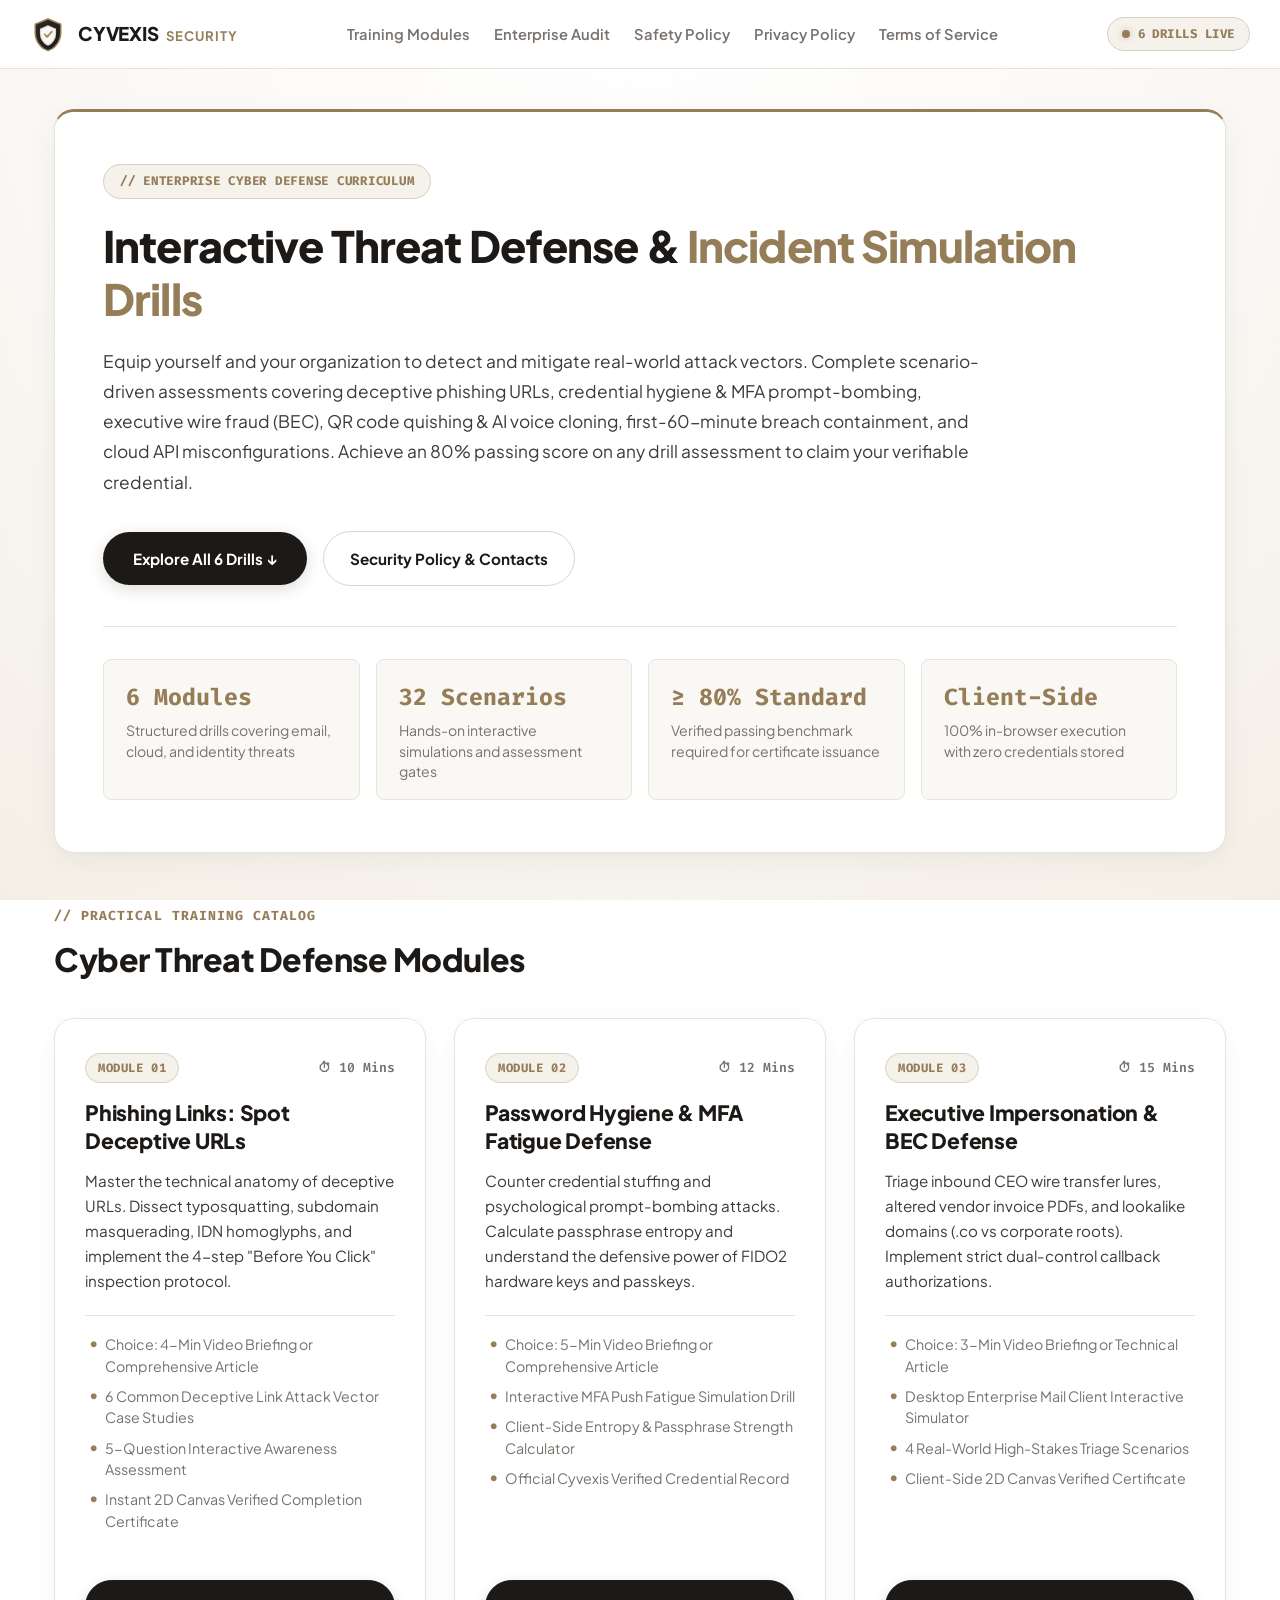
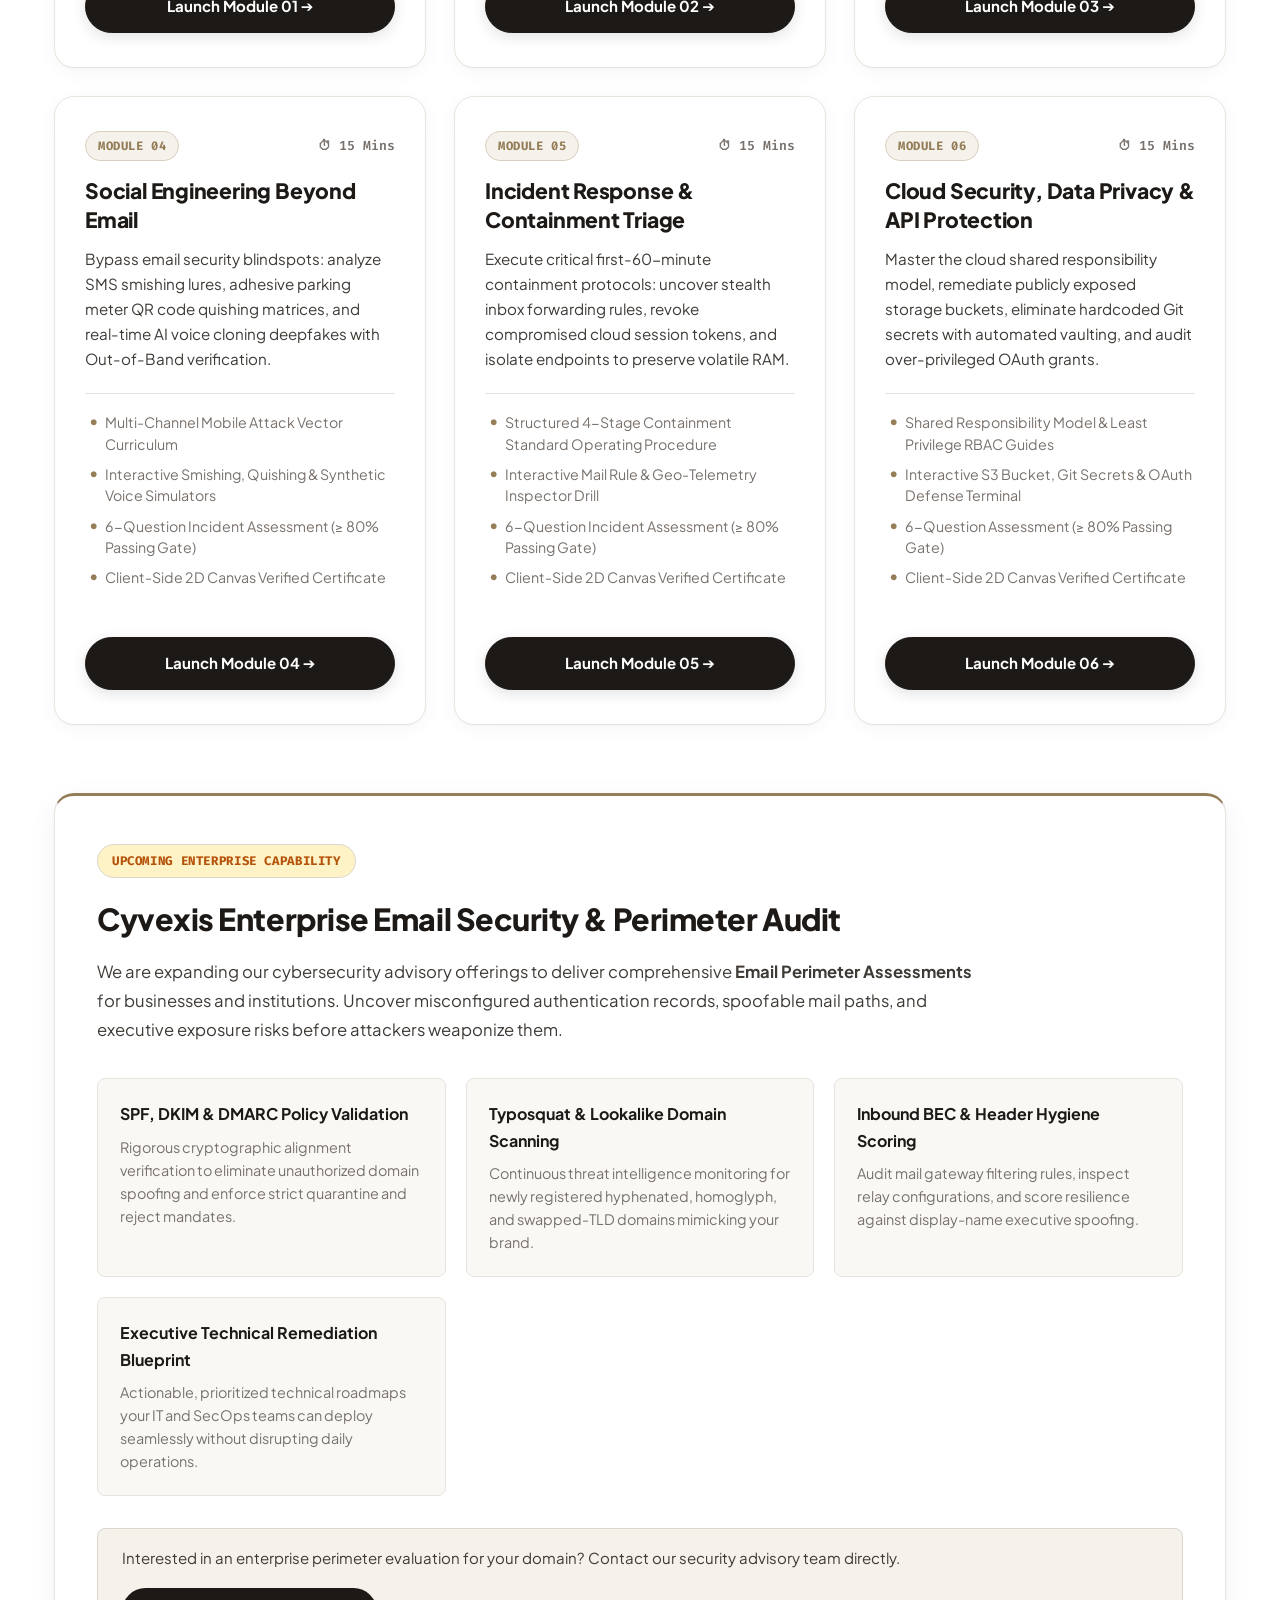
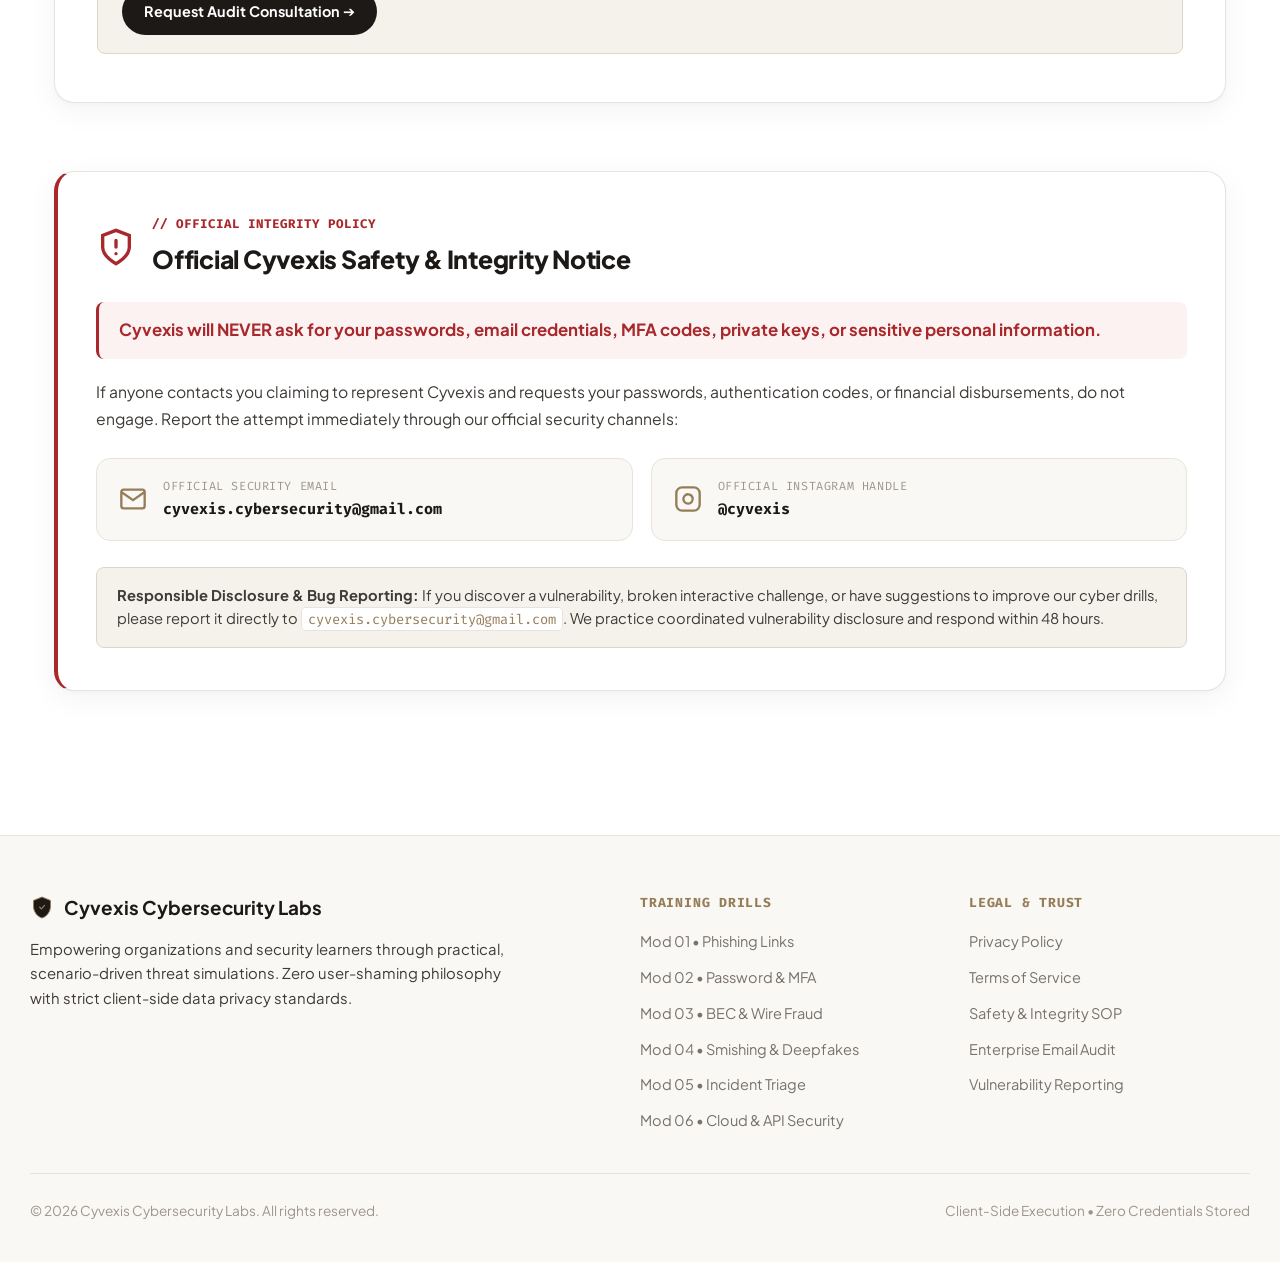
==== commit e98b7b5f: "style: overhaul design to warm atelier minimalist editorial luxury theme (inspired by La Petite Alic" ====
--- a/index.html
+++ b/index.html
@@ -20,37 +20,45 @@
 
   <style>
     :root {
-      --brand-blue: #106EBE;
-      --brand-blue-deep: #0b4578;
-      --brand-blue-dark: #062b4c;
-      --brand-blue-light: #1c88e5;
-      --mint-accent: #0FFCBE;
-      --mint-glow: rgba(15, 252, 190, 0.35);
-      --mint-dim: rgba(15, 252, 190, 0.12);
-
-      --bg-deep: #062b4c;
-      --bg-surface: rgba(6, 36, 68, 0.92);
-      --bg-card: rgba(8, 45, 84, 0.85);
-      --bg-card-hover: rgba(12, 58, 105, 0.95);
-      --border-subtle: rgba(15, 252, 190, 0.2);
-      --border-glow: rgba(15, 252, 190, 0.45);
-
-      --cyan-neon: #0FFCBE;
-      --emerald-safe: #0FFCBE;
-      --danger-rose: #ef4444;
-      --amber-warn: #fbbf24;
-
-      --text-main: #ffffff;
-      --text-muted: #d4ebfd;
-      --text-dim: #94a3b8;
+      /* Warm Atelier Palette (Inspired by La Petite Alice editorial aesthetic) */
+      --brand-accent: #957D58;
+      --brand-accent-hover: #826A47;
+      --brand-accent-light: #F4EFE6;
+      --brand-accent-border: #D8CFBF;
+
+      --bg-canvas: #FAF8F5;
+      --bg-surface: rgba(255, 255, 255, 0.96);
+      --bg-card: #FFFFFF;
+      --bg-card-hover: #FDFCFB;
+      --bg-pill: #F5F2EB;
+
+      --border-subtle: #E8E3DC;
+      --border-medium: #DCD6CB;
+      --border-accent: rgba(149, 125, 88, 0.35);
+
+      --emerald-safe: #2E6F40;
+      --emerald-bg: #EDF5F0;
+      --danger-rose: #A8282B;
+      --danger-bg: #FDF2F2;
+      --amber-warn: #B45309;
+      --amber-bg: #FEF3C7;
+
+      --text-main: #1C1917;
+      --text-body: #3E3A36;
+      --text-muted: #78716C;
+      --text-dim: #9C958D;
 
       --font-sans: 'Plus Jakarta Sans', system-ui, -apple-system, sans-serif;
-      --font-mono: 'Fira Code', monospace;
+      --font-mono: 'Fira Code', 'JetBrains Mono', monospace;
 
       --radius-sm: 8px;
       --radius-md: 14px;
       --radius-lg: 20px;
       --radius-full: 9999px;
+
+      --shadow-subtle: 0 4px 20px rgba(44, 38, 30, 0.04), 0 1px 3px rgba(44, 38, 30, 0.03);
+      --shadow-card: 0 8px 30px rgba(44, 38, 30, 0.05), 0 2px 6px rgba(44, 38, 30, 0.03);
+      --shadow-card-hover: 0 14px 40px rgba(44, 38, 30, 0.09), 0 3px 8px rgba(44, 38, 30, 0.04);
     }
 
     * {
@@ -61,20 +69,21 @@
 
     html {
       scroll-behavior: smooth;
-      color-scheme: dark;
+      color-scheme: light;
     }
 
     body {
-      background: radial-gradient(circle at 50% 0%, #1a87e2 0%, #106EBE 35%, #0b4578 70%, #062b4c 100%) fixed;
-      color: var(--text-main);
+      background: radial-gradient(circle at 50% 0%, #FFFFFF 0%, #FAF8F5 55%, #F4EFE6 100%) fixed;
+      color: var(--text-body);
       font-family: var(--font-sans);
-      line-height: 1.6;
+      line-height: 1.65;
       min-height: 100vh;
       overflow-x: hidden;
       position: relative;
-    }
-
-    /* Clean Subtle Grid Background (No distracting floating orbs or animations) */
+      -webkit-font-smoothing: antialiased;
+    }
+
+    /* Subtle Architectural Light Pattern */
     .cyber-background {
       position: fixed;
       inset: 0;
@@ -87,10 +96,10 @@
       position: absolute;
       inset: 0;
       background-image: 
-        linear-gradient(rgba(15, 252, 190, 0.04) 1px, transparent 1px),
-        linear-gradient(90deg, rgba(15, 252, 190, 0.04) 1px, transparent 1px);
-      background-size: 44px 44px;
-      mask-image: radial-gradient(ellipse at center, rgba(0, 0, 0, 0.95) 0%, transparent 85%);
+        linear-gradient(rgba(149, 125, 88, 0.035) 1px, transparent 1px),
+        linear-gradient(90deg, rgba(149, 125, 88, 0.035) 1px, transparent 1px);
+      background-size: 48px 48px;
+      mask-image: radial-gradient(ellipse at center, rgba(0, 0, 0, 0.8) 0%, transparent 80%);
     }
 
     /* Container */
@@ -98,7 +107,7 @@
       width: 100%;
       max-width: 1220px;
       margin: 0 auto;
-      padding: 32px 24px 80px;
+      padding: 40px 24px 80px;
       position: relative;
       z-index: 1;
     }
@@ -108,7 +117,7 @@
       position: sticky;
       top: 0;
       z-index: 100;
-      background: rgba(6, 36, 68, 0.94);
+      background: rgba(255, 255, 255, 0.94);
       backdrop-filter: blur(14px);
       -webkit-backdrop-filter: blur(14px);
       border-bottom: 1px solid var(--border-subtle);
@@ -129,7 +138,7 @@
       align-items: center;
       gap: 12px;
       text-decoration: none;
-      color: #ffffff;
+      color: var(--text-main);
       flex-shrink: 0;
     }
 
@@ -137,20 +146,19 @@
       width: 36px;
       height: 36px;
       flex-shrink: 0;
-      filter: drop-shadow(0 0 10px rgba(15, 252, 190, 0.45));
     }
 
     .logo-brand {
       font-weight: 800;
       font-size: 1.18rem;
       letter-spacing: -0.01em;
-      color: #ffffff;
+      color: var(--text-main);
     }
 
     .logo-brand .highlight-cyan {
-      color: var(--mint-accent);
+      color: var(--brand-accent);
       font-weight: 700;
-      font-size: 0.85rem;
+      font-size: 0.82rem;
       letter-spacing: 0.08em;
       margin-left: 4px;
     }
@@ -158,7 +166,7 @@
     .nav-menu {
       display: flex;
       align-items: center;
-      gap: 22px;
+      gap: 24px;
       list-style: none;
     }
 
@@ -171,20 +179,20 @@
     }
 
     .nav-menu a:hover {
-      color: var(--mint-accent);
+      color: var(--brand-accent);
     }
 
     .nav-status-pill {
       display: inline-flex;
       align-items: center;
       gap: 8px;
-      background: rgba(15, 252, 190, 0.12);
-      border: 1px solid rgba(15, 252, 190, 0.35);
+      background: var(--bg-pill);
+      border: 1px solid var(--brand-accent-border);
       padding: 6px 14px;
       border-radius: var(--radius-full);
       font-family: var(--font-mono);
       font-size: 0.78rem;
-      color: var(--mint-accent);
+      color: var(--brand-accent);
       font-weight: 700;
       text-transform: uppercase;
       letter-spacing: 0.04em;
@@ -193,29 +201,29 @@
     .status-dot {
       width: 8px;
       height: 8px;
-      background: var(--mint-accent);
+      background: var(--brand-accent);
       border-radius: 50%;
-      box-shadow: 0 0 8px var(--mint-accent);
+      box-shadow: 0 0 6px rgba(149, 125, 88, 0.4);
     }
 
     /* Hero Section */
     .hero-card {
-      background: linear-gradient(135deg, rgba(16, 110, 190, 0.9) 0%, rgba(11, 69, 120, 0.92) 50%, rgba(6, 43, 76, 0.96) 100%);
-      border: 1px solid rgba(15, 252, 190, 0.28);
-      border-top: 3px solid var(--mint-accent);
+      background: #FFFFFF;
+      border: 1px solid var(--border-subtle);
+      border-top: 3px solid var(--brand-accent);
       border-radius: var(--radius-lg);
-      padding: 48px 44px;
-      margin-bottom: 48px;
-      box-shadow: 0 18px 45px rgba(4, 25, 48, 0.7);
+      padding: 52px 48px;
+      margin-bottom: 52px;
+      box-shadow: var(--shadow-card);
     }
 
     .hero-kicker {
       display: inline-flex;
       align-items: center;
       gap: 8px;
-      background: rgba(15, 252, 190, 0.15);
-      color: var(--mint-accent);
-      border: 1px solid rgba(15, 252, 190, 0.4);
+      background: var(--bg-pill);
+      color: var(--brand-accent);
+      border: 1px solid var(--brand-accent-border);
       padding: 6px 16px;
       border-radius: var(--radius-full);
       font-family: var(--font-mono);
@@ -229,29 +237,29 @@
     .hero-title {
       font-size: 2.7rem;
       font-weight: 800;
-      color: #ffffff;
-      line-height: 1.22;
-      margin-bottom: 18px;
+      color: var(--text-main);
+      line-height: 1.24;
+      margin-bottom: 20px;
       letter-spacing: -0.02em;
     }
 
     .hero-title .highlight {
-      color: var(--mint-accent);
+      color: var(--brand-accent);
     }
 
     .hero-desc {
-      color: var(--text-muted);
+      color: var(--text-body);
       font-size: 1.08rem;
-      max-width: 880px;
-      line-height: 1.7;
-      margin-bottom: 32px;
+      max-width: 900px;
+      line-height: 1.75;
+      margin-bottom: 34px;
     }
 
     .hero-actions {
       display: flex;
       align-items: center;
       gap: 16px;
-      margin-bottom: 36px;
+      margin-bottom: 40px;
       flex-wrap: wrap;
     }
 
@@ -259,58 +267,58 @@
       display: inline-flex;
       align-items: center;
       gap: 8px;
-      background: var(--mint-accent);
-      color: #062b47;
-      text-decoration: none;
-      font-weight: 800;
-      font-size: 0.95rem;
-      padding: 13px 28px;
-      border-radius: var(--radius-full);
-      transition: all 0.2s ease;
-      box-shadow: 0 4px 18px rgba(15, 252, 190, 0.35);
-    }
-
-    .btn-hero-primary:hover {
-      background: #ffffff;
-      transform: translateY(-2px);
-      box-shadow: 0 0 25px rgba(15, 252, 190, 0.6);
-    }
-
-    .btn-hero-secondary {
-      display: inline-flex;
-      align-items: center;
-      gap: 8px;
-      background: rgba(255, 255, 255, 0.08);
-      color: #ffffff;
-      border: 1px solid rgba(255, 255, 255, 0.2);
+      background: var(--text-main);
+      color: #FFFFFF;
       text-decoration: none;
       font-weight: 700;
       font-size: 0.95rem;
-      padding: 13px 24px;
+      padding: 14px 30px;
       border-radius: var(--radius-full);
       transition: all 0.2s ease;
+      box-shadow: 0 4px 16px rgba(28, 25, 23, 0.15);
+    }
+
+    .btn-hero-primary:hover {
+      background: var(--brand-accent);
+      transform: translateY(-2px);
+      box-shadow: 0 6px 20px rgba(149, 125, 88, 0.28);
+    }
+
+    .btn-hero-secondary {
+      display: inline-flex;
+      align-items: center;
+      gap: 8px;
+      background: #FFFFFF;
+      color: var(--text-main);
+      border: 1px solid var(--border-medium);
+      text-decoration: none;
+      font-weight: 700;
+      font-size: 0.95rem;
+      padding: 14px 26px;
+      border-radius: var(--radius-full);
+      transition: all 0.2s ease;
     }
 
     .btn-hero-secondary:hover {
-      background: rgba(255, 255, 255, 0.15);
-      border-color: var(--mint-accent);
-      color: var(--mint-accent);
-    }
-
-    /* Genuine Platform Overview Facts */
+      background: var(--bg-pill);
+      border-color: var(--brand-accent);
+      color: var(--brand-accent);
+    }
+
+    /* Facts Grid */
     .facts-grid {
       display: grid;
       grid-template-columns: repeat(auto-fit, minmax(220px, 1fr));
       gap: 16px;
-      padding-top: 28px;
-      border-top: 1px solid rgba(255, 255, 255, 0.12);
+      padding-top: 32px;
+      border-top: 1px solid var(--border-subtle);
     }
 
     .fact-card {
-      background: rgba(5, 31, 56, 0.7);
-      border: 1px solid rgba(15, 252, 190, 0.2);
+      background: #FAF8F5;
+      border: 1px solid var(--border-subtle);
       border-radius: var(--radius-sm);
-      padding: 16px 20px;
+      padding: 18px 22px;
       display: flex;
       flex-direction: column;
       gap: 4px;
@@ -318,30 +326,30 @@
     }
 
     .fact-card:hover {
-      border-color: var(--mint-accent);
+      border-color: var(--brand-accent);
       transform: translateY(-2px);
     }
 
     .fact-metric {
       font-size: 1.45rem;
       font-weight: 800;
-      color: var(--mint-accent);
+      color: var(--brand-accent);
       font-family: var(--font-mono);
     }
 
     .fact-label {
-      font-size: 0.86rem;
+      font-size: 0.88rem;
       color: var(--text-muted);
-      line-height: 1.4;
+      line-height: 1.45;
     }
 
     /* Section Headers */
     .section-header {
-      margin-bottom: 28px;
+      margin-bottom: 32px;
     }
 
     .section-kicker {
-      color: var(--mint-accent);
+      color: var(--brand-accent);
       font-family: var(--font-mono);
       font-size: 0.82rem;
       text-transform: uppercase;
@@ -352,44 +360,44 @@
     }
 
     .section-title {
-      font-size: 1.9rem;
+      font-size: 2rem;
       font-weight: 800;
-      color: #ffffff;
-      letter-spacing: -0.01em;
+      color: var(--text-main);
+      letter-spacing: -0.015em;
     }
 
     /* Modules Catalog Grid */
     .modules-grid {
       display: grid;
       grid-template-columns: repeat(auto-fit, minmax(350px, 1fr));
-      gap: 24px;
-      margin-bottom: 64px;
+      gap: 28px;
+      margin-bottom: 68px;
     }
 
     .mod-card {
-      background: rgba(7, 43, 77, 0.88);
-      border: 1px solid rgba(15, 252, 190, 0.22);
+      background: #FFFFFF;
+      border: 1px solid var(--border-subtle);
       border-radius: var(--radius-lg);
-      padding: 32px 28px;
+      padding: 34px 30px;
       display: flex;
       flex-direction: column;
       justify-content: space-between;
-      gap: 22px;
+      gap: 24px;
       transition: all 0.25s ease;
-      box-shadow: 0 10px 30px rgba(4, 25, 48, 0.5);
+      box-shadow: var(--shadow-subtle);
     }
 
     .mod-card:hover {
-      border-color: var(--mint-accent);
+      border-color: var(--brand-accent);
       transform: translateY(-4px);
-      box-shadow: 0 16px 40px rgba(4, 25, 48, 0.75), 0 0 20px rgba(15, 252, 190, 0.22);
+      box-shadow: var(--shadow-card-hover);
     }
 
     .mod-top {
       display: flex;
       justify-content: space-between;
       align-items: center;
-      margin-bottom: 14px;
+      margin-bottom: 16px;
     }
 
     .mod-badge {
@@ -400,48 +408,49 @@
       padding: 4px 12px;
       border-radius: var(--radius-full);
       letter-spacing: 0.05em;
-      background: rgba(15, 252, 190, 0.15);
-      color: var(--mint-accent);
-      border: 1px solid rgba(15, 252, 190, 0.4);
+      background: var(--bg-pill);
+      color: var(--brand-accent);
+      border: 1px solid var(--brand-accent-border);
     }
 
     .mod-time {
       font-family: var(--font-mono);
       font-size: 0.82rem;
-      color: var(--text-dim);
+      color: var(--text-muted);
       font-weight: 600;
     }
 
     .mod-title {
-      font-size: 1.28rem;
+      font-size: 1.32rem;
       font-weight: 800;
-      color: #ffffff;
-      margin-bottom: 10px;
+      color: var(--text-main);
+      margin-bottom: 12px;
       line-height: 1.35;
+      letter-spacing: -0.01em;
     }
 
     .mod-desc {
-      color: var(--text-muted);
-      font-size: 0.94rem;
-      line-height: 1.6;
-      margin-bottom: 20px;
+      color: var(--text-body);
+      font-size: 0.95rem;
+      line-height: 1.65;
+      margin-bottom: 22px;
     }
 
     .mod-features {
       list-style: none;
       display: flex;
       flex-direction: column;
-      gap: 8px;
-      margin-bottom: 22px;
-      border-top: 1px solid rgba(255, 255, 255, 0.08);
-      padding-top: 16px;
+      gap: 9px;
+      margin-bottom: 24px;
+      border-top: 1px solid var(--border-subtle);
+      padding-top: 18px;
     }
 
     .mod-features li {
       position: relative;
       padding-left: 20px;
-      color: #cbd5e1;
-      font-size: 0.88rem;
+      color: var(--text-muted);
+      font-size: 0.89rem;
       line-height: 1.5;
     }
 
@@ -449,7 +458,7 @@
       content: "•";
       position: absolute;
       left: 4px;
-      color: var(--mint-accent);
+      color: var(--brand-accent);
       font-size: 1.1rem;
       line-height: 1;
     }
@@ -463,31 +472,32 @@
       padding: 13px 20px;
       border-radius: var(--radius-full);
       font-size: 0.94rem;
-      font-weight: 800;
+      font-weight: 700;
       text-decoration: none;
-      background: var(--mint-accent);
-      border: 1px solid var(--mint-accent);
-      color: #062b47;
+      background: var(--text-main);
+      border: 1px solid var(--text-main);
+      color: #FFFFFF;
       transition: all 0.2s ease;
-      box-shadow: 0 4px 15px rgba(15, 252, 190, 0.3);
+      box-shadow: 0 4px 14px rgba(28, 25, 23, 0.12);
     }
 
     .btn-launch:hover {
-      background: #ffffff;
-      border-color: #ffffff;
-      color: #062b47;
-      box-shadow: 0 0 22px rgba(15, 252, 190, 0.6);
+      background: var(--brand-accent);
+      border-color: var(--brand-accent);
+      color: #FFFFFF;
+      box-shadow: 0 6px 18px rgba(149, 125, 88, 0.25);
       transform: translateY(-2px);
     }
 
     /* Enterprise Email Audit Section */
     .audit-section {
-      background: linear-gradient(145deg, rgba(16, 110, 190, 0.45) 0%, rgba(5, 34, 61, 0.95) 100%);
-      border: 1px solid rgba(15, 252, 190, 0.35);
+      background: #FFFFFF;
+      border: 1px solid var(--border-subtle);
+      border-top: 3px solid var(--brand-accent);
       border-radius: var(--radius-lg);
-      padding: 44px 38px;
-      margin-bottom: 64px;
-      box-shadow: 0 16px 45px rgba(4, 25, 48, 0.65);
+      padding: 48px 42px;
+      margin-bottom: 68px;
+      box-shadow: var(--shadow-card);
     }
 
     .audit-header-row {
@@ -503,9 +513,9 @@
       display: inline-flex;
       align-items: center;
       gap: 8px;
-      background: rgba(251, 191, 36, 0.14);
+      background: var(--amber-bg);
       color: var(--amber-warn);
-      border: 1px solid rgba(251, 191, 36, 0.45);
+      border: 1px solid var(--border-medium);
       padding: 6px 14px;
       border-radius: var(--radius-full);
       font-family: var(--font-mono);
@@ -515,100 +525,101 @@
     }
 
     .audit-title {
-      font-size: 1.85rem;
+      font-size: 1.9rem;
       font-weight: 800;
-      color: #ffffff;
-      margin-bottom: 12px;
-      letter-spacing: -0.01em;
+      color: var(--text-main);
+      margin-bottom: 14px;
+      letter-spacing: -0.015em;
     }
 
     .audit-desc {
-      color: var(--text-muted);
-      font-size: 1.02rem;
-      line-height: 1.7;
-      max-width: 860px;
-      margin-bottom: 32px;
+      color: var(--text-body);
+      font-size: 1.04rem;
+      line-height: 1.72;
+      max-width: 880px;
+      margin-bottom: 34px;
     }
 
     .audit-grid {
       display: grid;
       grid-template-columns: repeat(auto-fit, minmax(260px, 1fr));
-      gap: 18px;
-      margin-bottom: 28px;
+      gap: 20px;
+      margin-bottom: 32px;
     }
 
     .audit-item {
-      background: rgba(5, 31, 56, 0.75);
-      border: 1px solid rgba(15, 252, 190, 0.2);
+      background: #FAF8F5;
+      border: 1px solid var(--border-subtle);
       border-radius: var(--radius-sm);
-      padding: 20px;
+      padding: 22px;
       transition: all 0.2s ease;
     }
 
     .audit-item:hover {
-      border-color: var(--mint-accent);
+      border-color: var(--brand-accent);
       transform: translateY(-2px);
-      box-shadow: 0 0 15px rgba(15, 252, 190, 0.2);
     }
 
     .audit-item h4 {
-      font-size: 0.98rem;
-      color: var(--mint-accent);
+      font-size: 1rem;
+      color: var(--text-main);
       margin-bottom: 8px;
       font-weight: 700;
     }
 
     .audit-item p {
-      font-size: 0.88rem;
+      font-size: 0.9rem;
       color: var(--text-muted);
-      line-height: 1.55;
+      line-height: 1.6;
     }
 
     .audit-contact-note {
       display: flex;
       align-items: center;
       justify-content: space-between;
-      gap: 16px;
-      background: rgba(15, 252, 190, 0.08);
-      border: 1px solid rgba(15, 252, 190, 0.3);
-      padding: 16px 22px;
+      gap: 18px;
+      background: var(--bg-pill);
+      border: 1px solid var(--border-medium);
+      padding: 18px 24px;
       border-radius: var(--radius-sm);
       flex-wrap: wrap;
     }
 
     .audit-contact-text {
-      color: #ffffff;
-      font-size: 0.92rem;
+      color: var(--text-body);
+      font-size: 0.94rem;
+      line-height: 1.5;
     }
 
     .audit-contact-btn {
       display: inline-flex;
       align-items: center;
       gap: 8px;
-      background: var(--mint-accent);
-      color: #062b47;
+      background: var(--text-main);
+      color: #FFFFFF;
       text-decoration: none;
-      font-weight: 800;
-      font-size: 0.88rem;
-      padding: 10px 20px;
+      font-weight: 700;
+      font-size: 0.9rem;
+      padding: 12px 22px;
       border-radius: var(--radius-full);
       transition: all 0.2s ease;
       white-space: nowrap;
     }
 
     .audit-contact-btn:hover {
-      background: #ffffff;
-      box-shadow: 0 0 16px rgba(15, 252, 190, 0.5);
+      background: var(--brand-accent);
+      box-shadow: 0 4px 14px rgba(149, 125, 88, 0.25);
     }
 
     /* Safety & Incident Reporting Notice */
     .safety-box {
-      background: linear-gradient(145deg, rgba(8, 44, 80, 0.95) 0%, rgba(5, 28, 51, 0.98) 100%);
-      border: 1px solid rgba(239, 68, 68, 0.45);
+      background: #FFFFFF;
+      border: 1px solid var(--border-subtle);
+      border-left: 4px solid var(--danger-rose);
       border-radius: var(--radius-lg);
-      padding: 38px 34px;
-      box-shadow: 0 14px 40px rgba(0, 0, 0, 0.6), 0 0 25px rgba(239, 68, 68, 0.15);
-      margin-bottom: 60px;
+      padding: 42px 38px;
+      box-shadow: var(--shadow-card);
+      margin-bottom: 64px;
       position: relative;
     }
 
@@ -616,20 +627,20 @@
       display: flex;
       align-items: center;
       gap: 16px;
-      margin-bottom: 20px;
+      margin-bottom: 22px;
     }
 
     .safety-icon-svg {
       width: 40px;
       height: 40px;
       flex-shrink: 0;
-      color: #ef4444;
+      color: var(--danger-rose);
     }
 
     .safety-kicker {
       font-family: var(--font-mono);
       font-size: 0.78rem;
-      color: #f87171;
+      color: var(--danger-rose);
       letter-spacing: 0.08em;
       text-transform: uppercase;
       display: block;
@@ -638,41 +649,42 @@
     }
 
     .safety-header h3 {
-      font-size: 1.5rem;
+      font-size: 1.55rem;
       font-weight: 800;
-      color: #ffffff;
+      color: var(--text-main);
+      letter-spacing: -0.01em;
     }
 
     .safety-critical-text {
       font-size: 1.05rem;
-      color: #fecaca;
-      background: rgba(239, 68, 68, 0.15);
-      border-left: 4px solid #ef4444;
-      padding: 14px 18px;
+      color: var(--danger-rose);
+      background: var(--danger-bg);
+      border-left: 3px solid var(--danger-rose);
+      padding: 15px 20px;
       border-radius: var(--radius-sm);
-      margin-bottom: 18px;
+      margin-bottom: 20px;
       line-height: 1.6;
     }
 
     .safety-sub-text {
-      color: var(--text-muted);
-      font-size: 0.96rem;
-      line-height: 1.65;
-      margin-bottom: 24px;
+      color: var(--text-body);
+      font-size: 0.98rem;
+      line-height: 1.7;
+      margin-bottom: 26px;
     }
 
     .contacts-grid {
       display: grid;
       grid-template-columns: repeat(auto-fit, minmax(280px, 1fr));
-      gap: 16px;
-      margin-bottom: 24px;
+      gap: 18px;
+      margin-bottom: 26px;
     }
 
     .contact-card {
-      background: rgba(5, 34, 61, 0.75);
-      border: 1px solid rgba(15, 252, 190, 0.2);
+      background: #FAF8F5;
+      border: 1px solid var(--border-subtle);
       border-radius: var(--radius-md);
-      padding: 16px 20px;
+      padding: 18px 22px;
       display: flex;
       align-items: center;
       gap: 16px;
@@ -681,16 +693,16 @@
     }
 
     .contact-card:hover {
-      border-color: var(--mint-accent);
-      background: rgba(10, 52, 92, 0.9);
+      border-color: var(--brand-accent);
+      background: #FFFFFF;
       transform: translateY(-2px);
-      box-shadow: 0 0 18px rgba(15, 252, 190, 0.3);
+      box-shadow: var(--shadow-subtle);
     }
 
     .contact-card-icon {
       width: 28px;
       height: 28px;
-      color: var(--mint-accent);
+      color: var(--brand-accent);
       flex-shrink: 0;
     }
 
@@ -712,40 +724,41 @@
     .contact-value {
       font-size: 0.94rem;
       font-weight: 700;
-      color: #ffffff;
+      color: var(--text-main);
       font-family: var(--font-mono);
       word-break: break-all;
     }
 
     .issue-report-bar {
-      background: rgba(15, 252, 190, 0.08);
-      border: 1px solid rgba(15, 252, 190, 0.35);
+      background: var(--bg-pill);
+      border: 1px solid var(--border-medium);
       border-radius: var(--radius-sm);
-      padding: 14px 18px;
+      padding: 16px 20px;
       display: flex;
       align-items: flex-start;
       gap: 12px;
-      font-size: 0.9rem;
-      color: #e2e8f0;
-      line-height: 1.55;
+      font-size: 0.92rem;
+      color: var(--text-body);
+      line-height: 1.6;
     }
 
     .issue-report-bar code {
-      background: rgba(4, 25, 46, 0.85);
-      color: var(--mint-accent);
+      background: #FFFFFF;
+      color: var(--brand-accent);
+      border: 1px solid var(--border-subtle);
       padding: 2px 6px;
       border-radius: 4px;
       font-family: var(--font-mono);
-      font-size: 0.85rem;
+      font-size: 0.86rem;
     }
 
     /* Professional Footer */
     .footer {
       border-top: 1px solid var(--border-subtle);
-      background: rgba(4, 25, 46, 0.92);
-      padding: 48px 24px 36px;
-      color: var(--text-dim);
-      font-size: 0.88rem;
+      background: #FAF8F5;
+      padding: 56px 24px 40px;
+      color: var(--text-muted);
+      font-size: 0.9rem;
     }
 
     .footer-content {
@@ -753,32 +766,32 @@
       margin: 0 auto;
       display: grid;
       grid-template-columns: 2fr 1fr 1fr;
-      gap: 40px;
-      margin-bottom: 36px;
+      gap: 48px;
+      margin-bottom: 40px;
     }
 
     .footer-brand h4 {
-      color: #ffffff;
-      font-size: 1.15rem;
-      margin-bottom: 12px;
+      color: var(--text-main);
+      font-size: 1.18rem;
+      margin-bottom: 14px;
       display: flex;
       align-items: center;
       gap: 10px;
     }
 
     .footer-brand p {
-      color: var(--text-muted);
-      font-size: 0.92rem;
-      line-height: 1.6;
+      color: var(--text-body);
+      font-size: 0.93rem;
+      line-height: 1.65;
       max-width: 480px;
     }
 
     .footer-nav h5 {
-      color: var(--mint-accent);
+      color: var(--brand-accent);
       font-size: 0.82rem;
       text-transform: uppercase;
       letter-spacing: 0.06em;
-      margin-bottom: 14px;
+      margin-bottom: 16px;
       font-family: var(--font-mono);
     }
 
@@ -786,40 +799,41 @@
       list-style: none;
       display: flex;
       flex-direction: column;
-      gap: 10px;
+      gap: 11px;
     }
 
     .footer-nav a {
       color: var(--text-muted);
       text-decoration: none;
       transition: color 0.2s ease;
-      font-size: 0.9rem;
+      font-size: 0.91rem;
     }
 
     .footer-nav a:hover {
-      color: var(--mint-accent);
+      color: var(--brand-accent);
     }
 
     .footer-bottom {
       max-width: 1220px;
       margin: 0 auto;
-      padding-top: 24px;
-      border-top: 1px solid rgba(255, 255, 255, 0.08);
+      padding-top: 26px;
+      border-top: 1px solid var(--border-subtle);
       display: flex;
       justify-content: space-between;
       align-items: center;
       flex-wrap: wrap;
       gap: 16px;
-      font-size: 0.84rem;
+      font-size: 0.85rem;
+      color: var(--text-dim);
     }
 
     @media (max-width: 900px) {
       .footer-content {
         grid-template-columns: 1fr;
-        gap: 28px;
+        gap: 32px;
       }
       .hero-title {
-        font-size: 2.1rem;
+        font-size: 2.2rem;
       }
       .nav-menu {
         display: none;
@@ -828,19 +842,19 @@
 
     @media (max-width: 600px) {
       .hero-card {
-        padding: 30px 20px;
+        padding: 34px 22px;
       }
       .hero-title {
-        font-size: 1.8rem;
+        font-size: 1.85rem;
       }
       .modules-grid {
         grid-template-columns: 1fr;
       }
       .audit-section {
-        padding: 28px 18px;
+        padding: 30px 20px;
       }
       .safety-box {
-        padding: 24px 16px;
+        padding: 26px 18px;
       }
     }
   </style>
@@ -859,13 +873,17 @@
         <svg class="brand-logo-svg" viewBox="0 0 48 48" fill="none">
           <defs>
             <linearGradient id="shieldGrad" x1="0%" y1="0%" x2="100%" y2="100%">
-              <stop offset="0%" stop-color="#1a87e2"/>
-              <stop offset="100%" stop-color="#106EBE"/>
+              <stop offset="0%" stop-color="#2D2824"/>
+              <stop offset="100%" stop-color="#1C1917"/>
+            </linearGradient>
+            <linearGradient id="accentGrad" x1="0%" y1="0%" x2="100%" y2="100%">
+              <stop offset="0%" stop-color="#BFA382"/>
+              <stop offset="100%" stop-color="#957D58"/>
             </linearGradient>
           </defs>
-          <path d="M24 4L7 11V22C7 33.2 14.3 43.4 24 46C33.7 43.4 41 33.2 41 22V11L24 4Z" fill="url(#shieldGrad)" stroke="#0FFCBE" stroke-width="2.2" stroke-linejoin="round"/>
-          <path d="M24 13L14 17.5V23.5C14 30.2 18.3 36.5 24 39C29.7 36.5 34 30.2 34 23.5V17.5L24 13Z" fill="#062b4c" stroke="rgba(15, 252, 190, 0.45)" stroke-width="1.5"/>
-          <path d="M19.5 24.5L22.8 27.8L29 20.8" stroke="#0FFCBE" stroke-width="2.6" stroke-linecap="round" stroke-linejoin="round"/>
+          <path d="M24 4L7 11V22C7 33.2 14.3 43.4 24 46C33.7 43.4 41 33.2 41 22V11L24 4Z" fill="url(#shieldGrad)" stroke="#957D58" stroke-width="2" stroke-linejoin="round"/>
+          <path d="M24 13L14 17.5V23.5C14 30.2 18.3 36.5 24 39C29.7 36.5 34 30.2 34 23.5V17.5L24 13Z" fill="#FAF8F5" stroke="#DCD6CB" stroke-width="1.5"/>
+          <path d="M19.5 24.5L22.8 27.8L29 20.8" stroke="url(#accentGrad)" stroke-width="2.6" stroke-linecap="round" stroke-linejoin="round"/>
         </svg>
         <span class="logo-brand">CYVEXIS <span class="highlight-cyan">SECURITY</span></span>
       </a>
@@ -1159,8 +1177,8 @@
       <div class="footer-brand">
         <h4>
           <svg style="width:24px; height:24px;" viewBox="0 0 48 48" fill="none">
-            <path d="M24 4L7 11V22C7 33.2 14.3 43.4 24 46C33.7 43.4 41 33.2 41 22V11L24 4Z" fill="#106EBE" stroke="#0FFCBE" stroke-width="2.5"/>
-            <path d="M19.5 24.5L22.8 27.8L29 20.8" stroke="#0FFCBE" stroke-width="2.6" stroke-linecap="round"/>
+            <path d="M24 4L7 11V22C7 33.2 14.3 43.4 24 46C33.7 43.4 41 33.2 41 22V11L24 4Z" fill="#1C1917" stroke="#957D58" stroke-width="2"/>
+            <path d="M19.5 24.5L22.8 27.8L29 20.8" stroke="#957D58" stroke-width="2.6" stroke-linecap="round"/>
           </svg>
           Cyvexis Cybersecurity Labs
         </h4>
